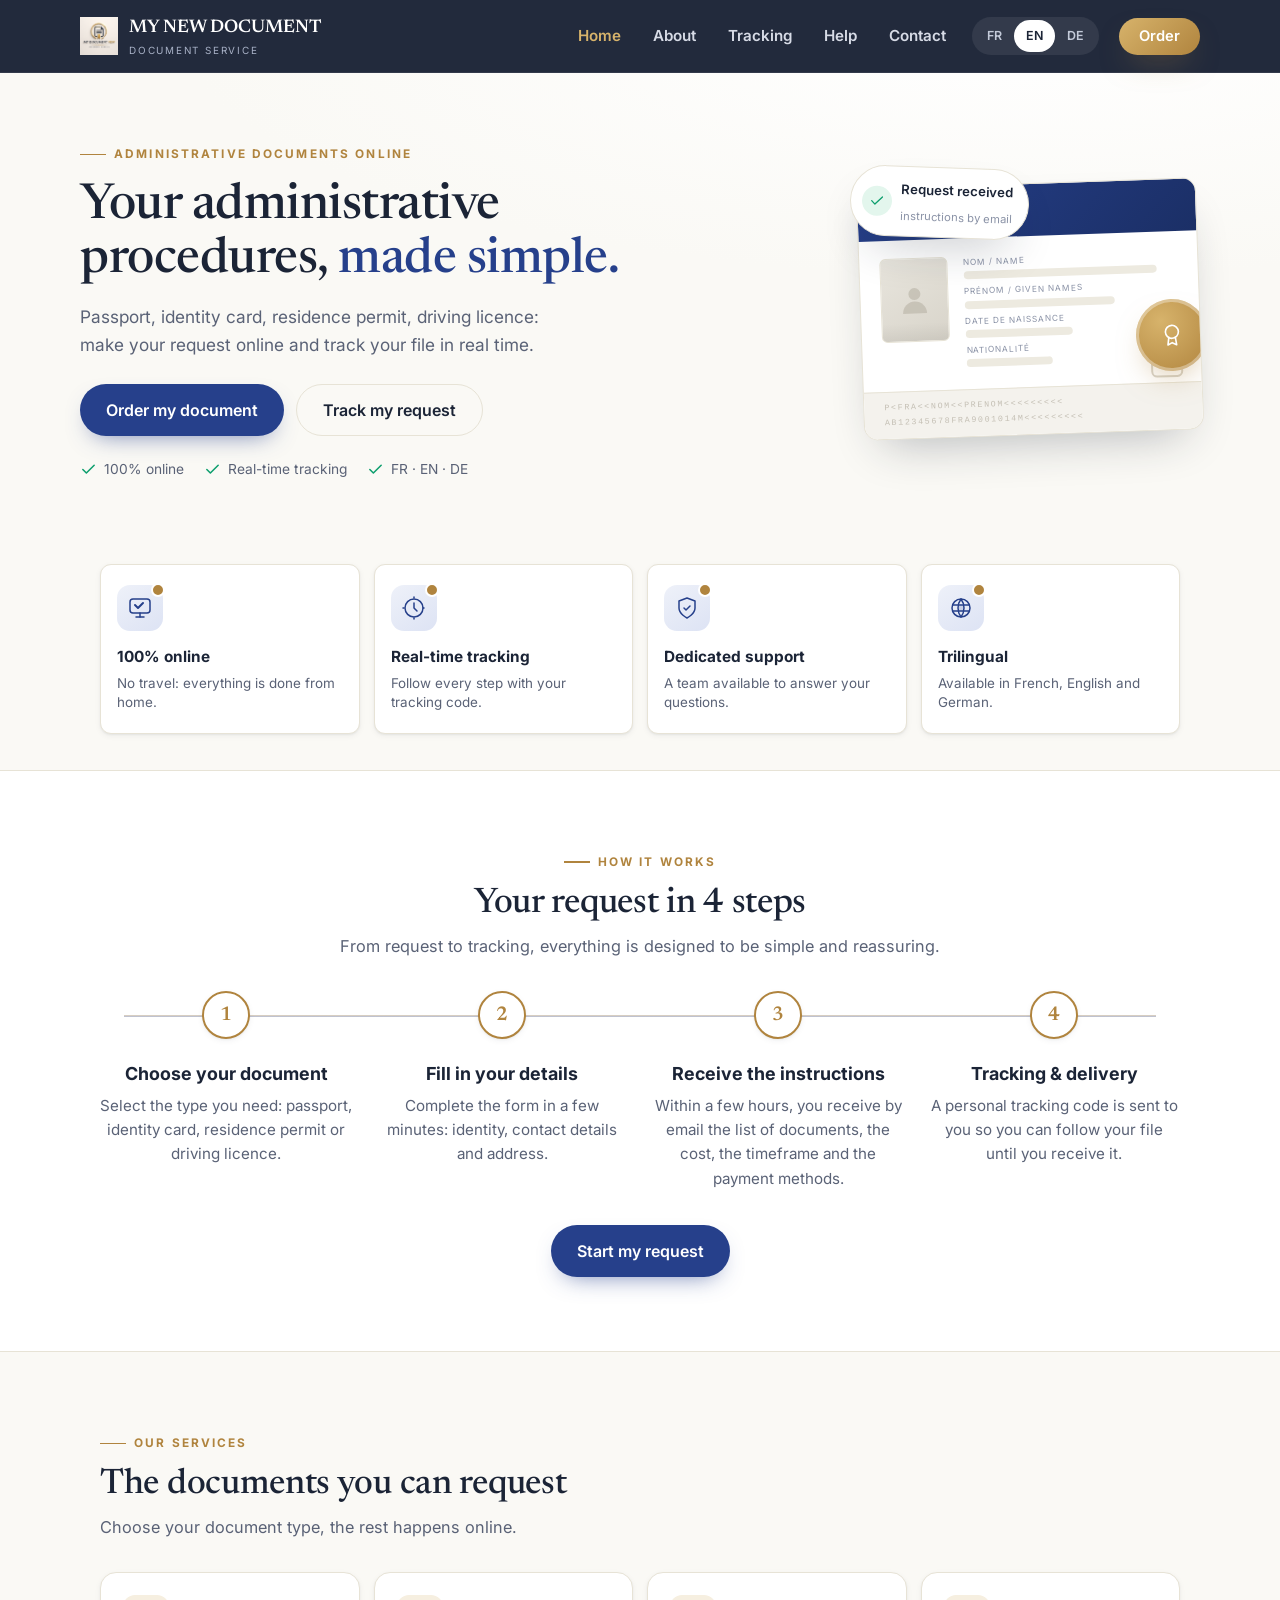
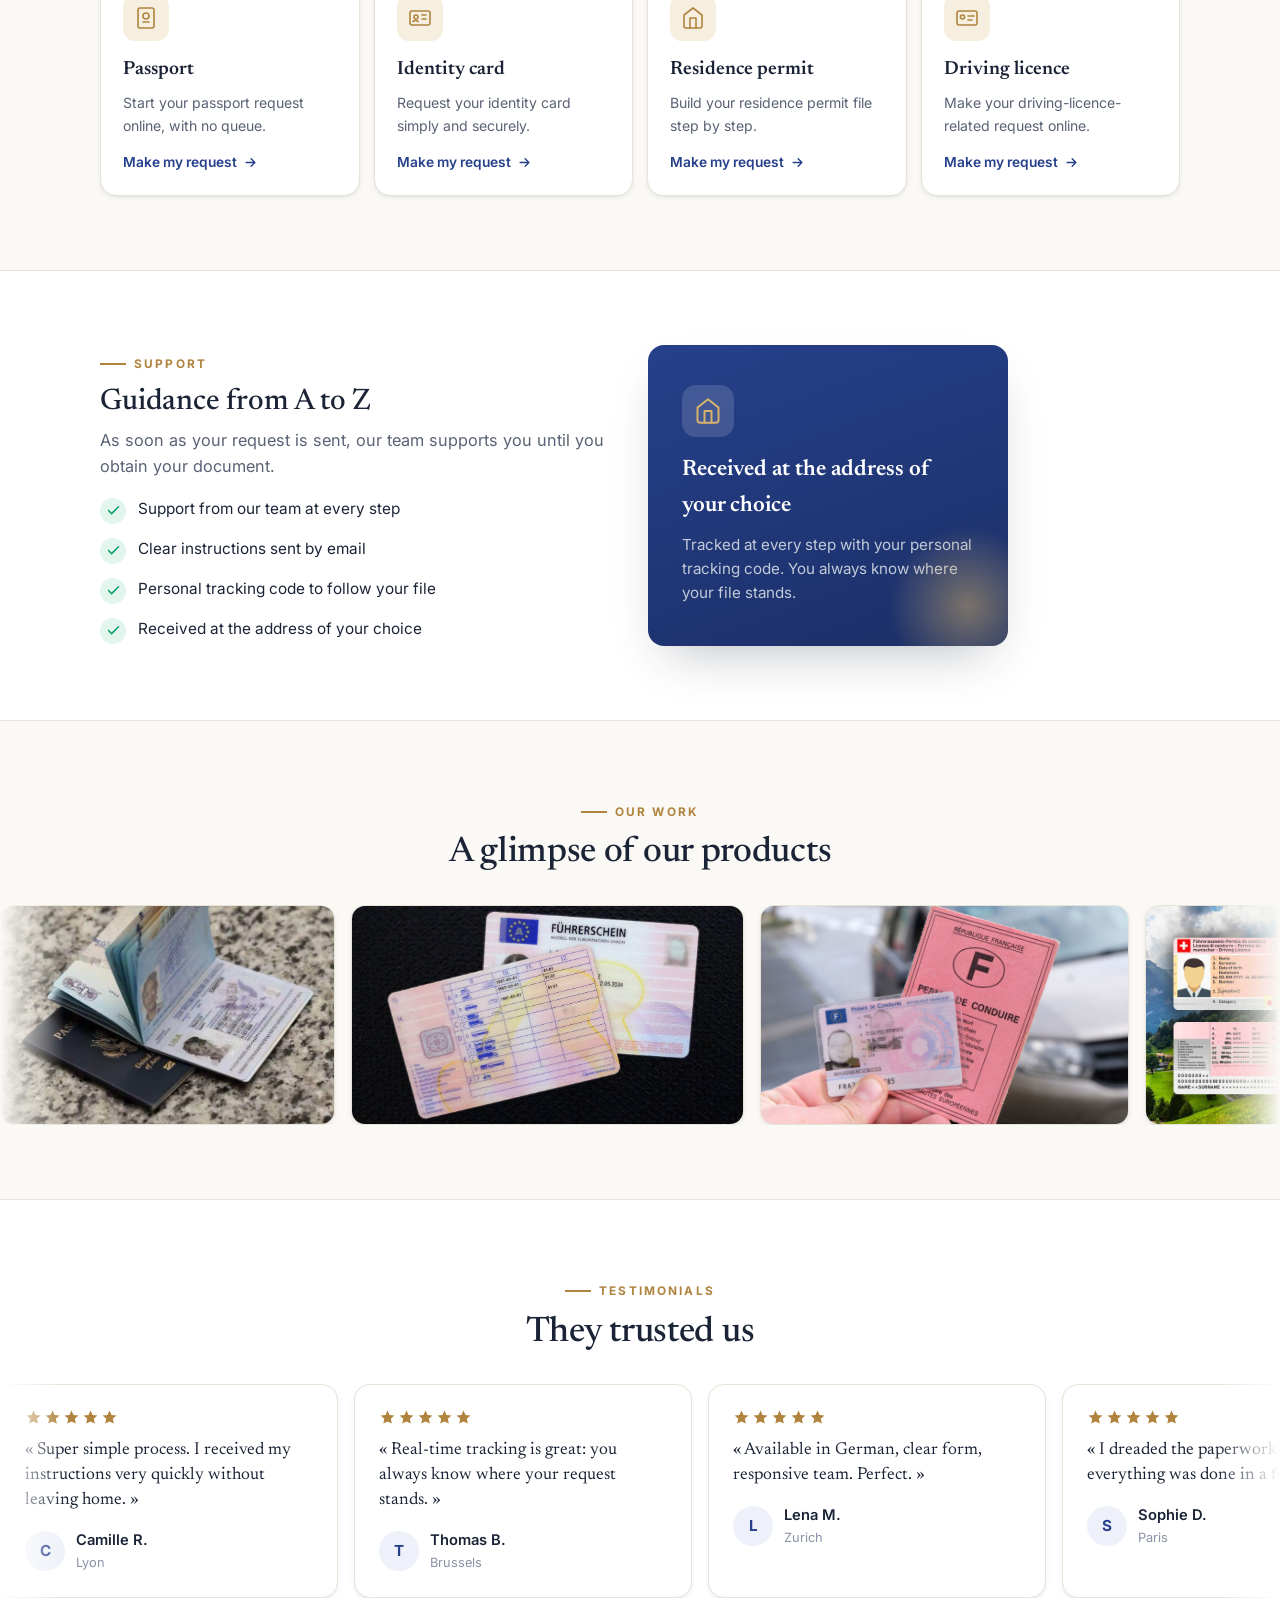
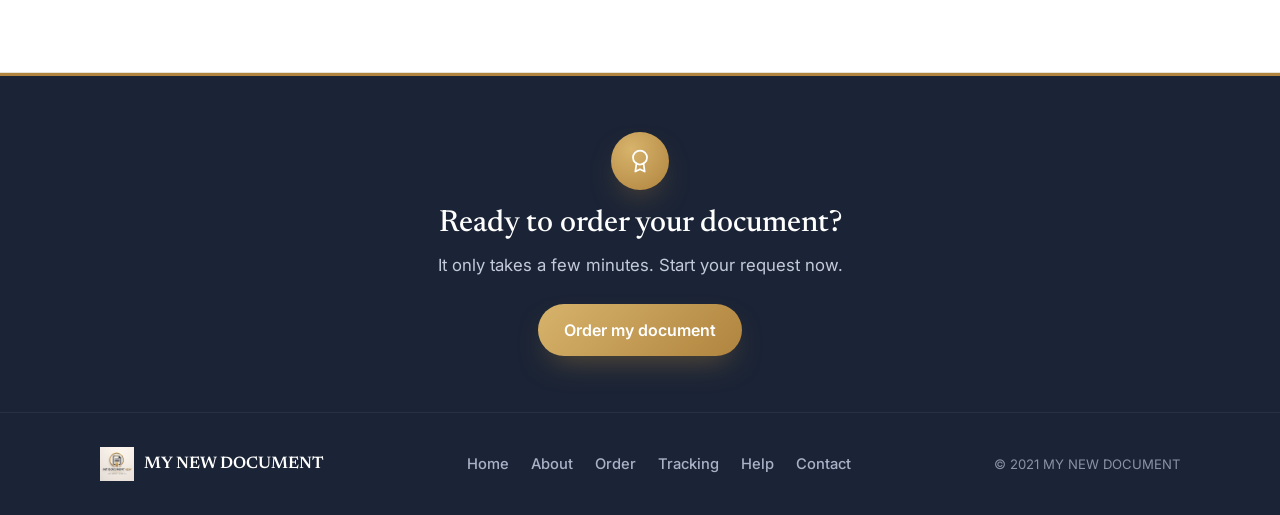
==== index.html @ f249d723 "v3 : hero enrichi, icônes modernes, pages apropos + contact" ====
<!DOCTYPE html>
<html lang="fr">
<head>
<meta charset="UTF-8">
<meta name="viewport" content="width=device-width, initial-scale=1.0">
<title>MY NEW DOCUMENT — Vos documents administratifs, en ligne</title>
<meta name="description" content="Commandez vos documents administratifs (passeport, carte d'identité, carte de séjour, permis de conduire) en ligne. Suivi en temps réel, en français, anglais et allemand.">
<link rel="preconnect" href="https://fonts.googleapis.com">
<link rel="preconnect" href="https://fonts.gstatic.com" crossorigin>
<link href="https://fonts.googleapis.com/css2?family=Inter:wght@400;500;600;700&family=Newsreader:opsz,wght@6..72,400;6..72,500;6..72,600&display=swap" rel="stylesheet">
<style>
:root{
  --paper:#FAF9F5;--surface:#FFFFFF;--ink:#1B2436;--ink-soft:#5A6276;--muted:#8A92A6;
  --brand:#26408B;--brand-dark:#1B2F66;--brand-tint:#EEF1F9;
  --seal:#B0843E;--seal-light:#D7B36B;--seal-tint:#F6EFE0;
  --success:#0E9F6E;--border:#E7E3D6;
  --radius:16px;--radius-sm:11px;
  --shadow-sm:0 1px 2px rgba(27,36,54,.06),0 2px 6px rgba(27,36,54,.05);
  --shadow:0 22px 48px -20px rgba(27,36,54,.32);--shadow-seal:0 14px 30px -12px rgba(176,132,62,.5);
  --font-display:"Newsreader",Georgia,serif;--font-ui:"Inter",system-ui,-apple-system,sans-serif;
}
*{box-sizing:border-box;margin:0;padding:0}
html{scroll-behavior:smooth;-webkit-text-size-adjust:100%}
body{font-family:var(--font-ui);color:var(--ink);background:var(--paper);line-height:1.6;-webkit-font-smoothing:antialiased}
img{max-width:100%;display:block}
.wrap{width:100%;max-width:1120px;margin:0 auto;padding:0 20px}
.btn{display:inline-flex;align-items:center;justify-content:center;gap:8px;font-family:var(--font-ui);font-size:1rem;font-weight:600;text-decoration:none;cursor:pointer;border:0;border-radius:999px;padding:15px 26px;transition:transform .15s,background .18s,filter .18s;min-height:52px;line-height:1}
.btn:active{transform:translateY(1px)}
.btn-primary{background:var(--brand);color:#fff;box-shadow:0 10px 24px -12px rgba(38,64,139,.7)}
.btn-primary:hover{background:var(--brand-dark)}
.btn-gold{background:linear-gradient(135deg,var(--seal-light),var(--seal));color:#fff;box-shadow:var(--shadow-seal)}
.btn-gold:hover{filter:brightness(1.05)}
.btn-ghost{background:transparent;color:var(--ink);border:1.5px solid var(--border)}
.btn-ghost:hover{border-color:var(--brand);color:var(--brand)}

/* ---------- Header + Nav ---------- */
.site-header{position:sticky;top:0;z-index:40;background:rgba(27,36,54,.97);backdrop-filter:blur(8px);color:#fff;border-bottom:1px solid rgba(255,255,255,.08)}
.header-inner{display:flex;flex-wrap:wrap;align-items:center;justify-content:space-between;gap:12px;padding:13px 0}
.brand{display:flex;align-items:center;gap:11px;text-decoration:none;color:#fff;min-width:0}
.brand-seal{width:38px;height:38px;border-radius:50%;flex:0 0 auto;background:radial-gradient(circle at 35% 30%,var(--seal-light),var(--seal));display:flex;align-items:center;justify-content:center;box-shadow:inset 0 0 0 2px rgba(255,255,255,.25)}
.brand-seal svg{width:19px;height:19px}
.brand img.brand-logo{height:38px;width:auto}
.brand-name{font-family:var(--font-display);font-size:1.15rem;font-weight:600;line-height:1;white-space:nowrap}
.brand-sub{display:none;font-size:.62rem;letter-spacing:.18em;text-transform:uppercase;color:#A9B2C7;margin-top:3px}
.nav-toggle{display:inline-flex;flex-direction:column;justify-content:center;gap:5px;width:44px;height:44px;background:rgba(255,255,255,.08);border:0;border-radius:10px;cursor:pointer;padding:0 11px}
.nav-toggle span{height:2px;background:#fff;border-radius:2px;transition:.2s}
.nav-toggle.open span:nth-child(1){transform:translateY(7px) rotate(45deg)}
.nav-toggle.open span:nth-child(2){opacity:0}
.nav-toggle.open span:nth-child(3){transform:translateY(-7px) rotate(-45deg)}
.nav{display:none;flex-basis:100%;flex-direction:column;gap:4px;padding:8px 0 6px}
.nav.open{display:flex}
.nav a.navlink{color:#D7DBE6;text-decoration:none;font-weight:600;font-size:.95rem;padding:11px 6px;border-radius:8px}
.nav a.navlink:hover,.nav a.navlink.active{color:#fff}
.nav a.navlink.active{color:var(--seal-light)}
.lang-switch{display:inline-flex;background:rgba(255,255,255,.08);border-radius:999px;padding:3px;width:max-content;margin:6px 0}
.lang-switch button{border:0;background:transparent;color:#C3CAD9;font:inherit;font-size:.78rem;font-weight:600;padding:6px 12px;border-radius:999px;cursor:pointer;transition:.16s}
.lang-switch button.active{background:#fff;color:var(--ink)}
.nav .btn-gold{padding:11px 20px;min-height:auto;font-size:.92rem}
@media(min-width:900px){
  .header-inner{flex-wrap:nowrap}
  .brand-sub{display:block}
  .nav-toggle{display:none}
  .nav{display:flex;flex-basis:auto;flex-direction:row;align-items:center;gap:20px;padding:0}
  .lang-switch{margin:0}
}

/* ---------- Hero ---------- */
.hero{position:relative;overflow:hidden;background:radial-gradient(120% 100% at 80% -10%,#fff 0%,var(--paper) 55%)}
.hero-inner{display:flex;flex-direction:column;gap:36px;padding:48px 0 8px}
.hero-copy{max-width:560px}
.eyebrow{display:inline-flex;align-items:center;gap:8px;font-size:.74rem;letter-spacing:.18em;text-transform:uppercase;color:var(--seal);font-weight:700}
.eyebrow::before{content:"";width:26px;height:1.5px;background:var(--seal)}
.hero h1{font-family:var(--font-display);font-weight:500;font-size:2.3rem;line-height:1.08;letter-spacing:-.5px;margin:16px 0 16px}
.hero h1 .accent{color:var(--brand)}
.hero p.lead{font-size:1.08rem;color:var(--ink-soft);max-width:480px}
.hero-cta{display:flex;flex-direction:column;gap:12px;margin-top:26px}
.hero-cta .btn{width:100%}
.hero-micro{display:flex;flex-wrap:wrap;gap:14px 20px;margin-top:22px;font-size:.86rem;color:var(--ink-soft)}
.hero-micro span{display:inline-flex;align-items:center;gap:7px}
.hero-micro svg{width:17px;height:17px;color:var(--success);flex:0 0 auto}
.hero-visual{position:relative;align-self:center;width:100%;max-width:340px}

/* enriched doc card */
.doc-card{position:relative;background:#fff;border:1px solid var(--border);border-radius:14px;padding:0;box-shadow:var(--shadow);transform:rotate(-2deg);overflow:hidden}
.doc-card-head{background:linear-gradient(135deg,var(--brand) 0%,var(--brand-dark) 100%);padding:14px 20px;display:flex;align-items:center;gap:12px}
.doc-card-flag{display:flex;gap:0;height:24px;border-radius:4px;overflow:hidden;flex:0 0 auto}
.doc-card-flag span{width:10px;height:24px}
.doc-card-title{font-family:var(--font-display);font-size:.88rem;font-weight:600;color:#fff;letter-spacing:.06em;text-transform:uppercase}
.doc-card-body{padding:18px 20px 22px;display:flex;gap:16px}
.doc-photo{width:68px;height:84px;border-radius:6px;background:linear-gradient(145deg,#E8E5DD,#D8D4CA);border:1px solid var(--border);display:flex;align-items:center;justify-content:center;flex:0 0 auto;position:relative;overflow:hidden}
.doc-photo svg{width:36px;height:36px;color:#B8B3A6}
.doc-photo::after{content:"";position:absolute;bottom:0;left:0;right:0;height:18px;background:linear-gradient(transparent,rgba(0,0,0,.06))}
.doc-fields{flex:1;display:flex;flex-direction:column;gap:6px}
.doc-field{display:flex;flex-direction:column;gap:2px}
.doc-field-label{font-size:.52rem;letter-spacing:.12em;text-transform:uppercase;color:var(--muted)}
.doc-field-value{height:8px;border-radius:4px;background:#EDEAE0}
.doc-field-value.w90{width:90%}.doc-field-value.w70{width:70%}.doc-field-value.w50{width:50%}.doc-field-value.w40{width:40%}
.doc-nfc{position:absolute;right:18px;bottom:52px;width:32px;height:28px;border:2px solid #D8D4CA;border-radius:6px;display:flex;align-items:center;justify-content:center}
.doc-nfc svg{width:18px;height:18px;color:#C4BFB4}
.doc-mrz{background:#F4F2ED;padding:8px 20px;border-top:1px solid var(--border)}
.doc-mrz-line{font-family:ui-monospace,monospace;font-size:.52rem;letter-spacing:.2em;color:#C4BFB4;line-height:1.8;overflow:hidden;white-space:nowrap}
.doc-seal{position:absolute;right:-8px;bottom:58px;width:72px;height:72px;border-radius:50%;background:radial-gradient(circle at 35% 30%,var(--seal-light),var(--seal));display:flex;align-items:center;justify-content:center;color:#fff;box-shadow:var(--shadow-seal),inset 0 0 0 3px rgba(255,255,255,.35);z-index:2}
.doc-seal svg{width:26px;height:26px}
.delivery-pill{position:absolute;left:-10px;top:-16px;background:#fff;border:1px solid var(--border);border-radius:999px;padding:9px 15px 9px 11px;display:flex;align-items:center;gap:9px;box-shadow:var(--shadow);transform:rotate(2deg);z-index:3}
.delivery-pill .dp-ic{width:30px;height:30px;border-radius:50%;background:#E3F6ED;color:var(--success);display:flex;align-items:center;justify-content:center;flex:0 0 auto}
.delivery-pill .dp-ic svg{width:16px;height:16px}
.delivery-pill .dp-main{font-size:.82rem;font-weight:600;line-height:1.1}
.delivery-pill .dp-sub{font-size:.7rem;color:var(--muted)}

/* ---------- Sections ---------- */
.section{padding:54px 0}
.section--alt{background:var(--surface);border-top:1px solid var(--border);border-bottom:1px solid var(--border)}
.section-head{max-width:600px;margin-bottom:32px}
.section-head.center{margin-left:auto;margin-right:auto;text-align:center}
.section-head h2{font-family:var(--font-display);font-weight:500;font-size:1.85rem;line-height:1.12;letter-spacing:-.3px;margin:12px 0 10px}
.section-head p{color:var(--ink-soft);font-size:1.02rem}

/* modern assurance blocks */
.assurances{padding:36px 0}
.assur-grid{display:grid;grid-template-columns:1fr 1fr;gap:14px}
.assur{background:var(--surface);border:1px solid var(--border);border-radius:var(--radius-sm);padding:20px 16px;box-shadow:var(--shadow-sm);position:relative;overflow:hidden}
.assur::before{content:"";position:absolute;top:0;left:0;right:0;height:3px;background:linear-gradient(90deg,var(--brand),var(--seal));opacity:0;transition:.3s}
.assur:hover::before{opacity:1}
.assur .ic{width:46px;height:46px;border-radius:13px;background:linear-gradient(145deg,var(--brand-tint),#DDE3F4);color:var(--brand);display:flex;align-items:center;justify-content:center;margin-bottom:14px;position:relative}
.assur .ic::after{content:"";position:absolute;width:10px;height:10px;border-radius:50%;background:var(--seal);top:-2px;right:-2px;border:2px solid var(--surface)}
.assur .ic svg{width:24px;height:24px}
.assur h3{font-size:.96rem;font-weight:700;margin-bottom:4px}
.assur p{font-size:.84rem;color:var(--ink-soft);line-height:1.45}

/* steps */
.steps{position:relative;display:flex;flex-direction:column;gap:20px}
.steps::before{content:"";position:absolute;left:23px;top:14px;bottom:14px;width:2px;background:linear-gradient(var(--seal),var(--brand));opacity:.35}
.step{position:relative;display:flex;gap:18px;align-items:flex-start}
.step-num{flex:0 0 auto;width:48px;height:48px;border-radius:50%;background:#fff;border:2px solid var(--seal);color:var(--seal);font-family:var(--font-display);font-size:1.25rem;font-weight:600;display:flex;align-items:center;justify-content:center;z-index:1;box-shadow:var(--shadow-sm)}
.step-body{padding-top:3px}
.step-body h3{font-size:1.12rem;font-weight:700;margin-bottom:5px}
.step-body p{color:var(--ink-soft);font-size:.95rem}

/* services */
.services-grid{display:grid;grid-template-columns:1fr;gap:14px}
.service-card{display:flex;flex-direction:column;background:var(--surface);border:1px solid var(--border);border-radius:var(--radius);padding:22px;box-shadow:var(--shadow-sm);text-decoration:none;color:inherit;transition:transform .18s,box-shadow .18s,border-color .18s}
.service-card:hover{transform:translateY(-3px);box-shadow:var(--shadow);border-color:#D8D2C2}
.service-card .sc-ic{width:46px;height:46px;border-radius:12px;background:var(--seal-tint);color:var(--seal);display:flex;align-items:center;justify-content:center;margin-bottom:14px}
.service-card .sc-ic svg{width:24px;height:24px}
.service-card h3{font-family:var(--font-display);font-size:1.2rem;font-weight:600;margin-bottom:6px}
.service-card p{font-size:.88rem;color:var(--ink-soft);flex:1}
.service-card .sc-link{margin-top:14px;font-size:.86rem;font-weight:600;color:var(--brand);display:inline-flex;align-items:center;gap:6px}
.service-card .sc-link svg{width:15px;height:15px;transition:transform .18s}
.service-card:hover .sc-link svg{transform:translateX(3px)}

/* delivery */
.delivery{display:flex;flex-direction:column;gap:28px;align-items:flex-start}
.delivery-text{max-width:520px}
.delivery-text ul{list-style:none;margin-top:18px;display:flex;flex-direction:column;gap:13px}
.delivery-text li{display:flex;gap:12px;align-items:flex-start;font-size:.96rem}
.delivery-text li .chk{flex:0 0 auto;width:26px;height:26px;border-radius:50%;background:#E3F6ED;color:var(--success);display:flex;align-items:center;justify-content:center;margin-top:1px}
.delivery-text li .chk svg{width:15px;height:15px}
.delivery-visual{width:100%;background:linear-gradient(160deg,var(--brand) 0%,var(--brand-dark) 100%);border-radius:var(--radius);padding:30px 26px;color:#fff;box-shadow:var(--shadow);position:relative;overflow:hidden}
.delivery-visual::after{content:"";position:absolute;right:-40px;bottom:-40px;width:160px;height:160px;border-radius:50%;background:radial-gradient(circle,rgba(215,179,107,.5),transparent 70%)}
.delivery-visual .dv-ic{width:52px;height:52px;border-radius:14px;background:rgba(255,255,255,.14);display:flex;align-items:center;justify-content:center;margin-bottom:16px}
.delivery-visual .dv-ic svg{width:28px;height:28px;color:var(--seal-light)}
.delivery-visual h3{font-family:var(--font-display);font-size:1.4rem;font-weight:600;margin-bottom:8px;position:relative}
.delivery-visual p{color:#C3CAD9;font-size:.95rem;position:relative}

/* photo marquee */
.photo-marquee{position:relative;overflow:hidden;-webkit-mask:linear-gradient(90deg,transparent,#000 5%,#000 95%,transparent);mask:linear-gradient(90deg,transparent,#000 5%,#000 95%,transparent)}
.photo-track{display:flex;flex-wrap:nowrap;width:max-content;will-change:transform;animation:photoscroll 45s linear infinite}
.photo-marquee:hover .photo-track{animation-play-state:paused}
@keyframes photoscroll{from{transform:translateX(-50%)}to{transform:translateX(0)}}
.photo{flex:0 0 auto;margin-right:16px;height:220px;border-radius:14px;overflow:hidden;border:1px solid var(--border);box-shadow:var(--shadow-sm);background:#fff}
.photo img{height:220px;width:auto;object-fit:cover}

/* testimonials */
.testi-marquee{position:relative;overflow:hidden;-webkit-mask:linear-gradient(90deg,transparent,#000 5%,#000 95%,transparent);mask:linear-gradient(90deg,transparent,#000 5%,#000 95%,transparent)}
.testi-track{display:flex;flex-wrap:nowrap;width:max-content;will-change:transform;animation:testiscroll 65s linear infinite}
.testi-marquee:hover .testi-track,.testi-marquee:focus-within .testi-track{animation-play-state:paused}
@keyframes testiscroll{from{transform:translateX(0)}to{transform:translateX(-50%)}}
.testi{flex:0 0 clamp(258px,80vw,338px);margin-right:16px;align-self:stretch;background:var(--surface);border:1px solid var(--border);border-radius:var(--radius);padding:24px;box-shadow:var(--shadow-sm)}
.testi .stars{display:flex;gap:2px;color:var(--seal);margin-bottom:12px}
.testi .stars svg{width:17px;height:17px}
.testi blockquote{font-family:var(--font-display);font-size:1.08rem;line-height:1.45;color:var(--ink);margin-bottom:16px}
.testi .who{display:flex;align-items:center;gap:11px}
.testi .avatar{width:40px;height:40px;border-radius:50%;background:var(--brand-tint);color:var(--brand);display:flex;align-items:center;justify-content:center;font-weight:700;font-size:.95rem;flex:0 0 auto}
.testi .who .nm{font-weight:600;font-size:.92rem}
.testi .who .loc{font-size:.8rem;color:var(--muted)}

/* CTA + Footer */
.cta-band{background:var(--ink);color:#fff;border-top:3px solid var(--seal)}
.cta-inner{text-align:center;padding:56px 0}
.cta-seal{width:58px;height:58px;border-radius:50%;margin:0 auto 18px;background:radial-gradient(circle at 35% 30%,var(--seal-light),var(--seal));display:flex;align-items:center;justify-content:center;box-shadow:var(--shadow-seal)}
.cta-seal svg{width:28px;height:28px}
.cta-band h2{font-family:var(--font-display);font-weight:500;font-size:1.9rem;line-height:1.1;margin-bottom:10px}
.cta-band p{color:#C3CAD9;font-size:1.05rem;max-width:440px;margin:0 auto 26px}
.site-footer{background:var(--ink);border-top:1px solid rgba(255,255,255,.06);padding:34px 0}
.footer-inner{display:flex;flex-direction:column;gap:18px}
.footer-brand{display:flex;align-items:center;gap:10px}
.footer-brand .brand-name{color:#fff;font-size:1.05rem}
.footer-brand .brand-seal{width:34px;height:34px}
.footer-brand .brand-seal svg{width:16px;height:16px}
.footer-brand img.footer-logo{height:34px;width:auto}
.footer-links{display:flex;flex-wrap:wrap;gap:16px 22px}
.footer-links a{text-decoration:none;color:#A9B2C7;font-size:.92rem;font-weight:500}
.footer-links a:hover{color:#fff}
.footer-copy{font-size:.82rem;color:var(--muted)}

.reveal{opacity:0;transform:translateY(22px);transition:opacity .6s ease,transform .6s ease}
.reveal.in{opacity:1;transform:none}
@media(prefers-reduced-motion:reduce){
  .reveal{opacity:1!important;transform:none!important;transition:none}
  html{scroll-behavior:auto}
  .doc-card,.delivery-pill{transform:none}
  .photo-track,.testi-track{animation:none}
  .photo-marquee,.testi-marquee{overflow-x:auto;-webkit-mask:none;mask:none}
}
@media(min-width:640px){
  .assur-grid{grid-template-columns:repeat(4,1fr)}
  .services-grid{grid-template-columns:repeat(2,1fr)}
  .hero h1{font-size:2.8rem}
  .hero-cta{flex-direction:row}.hero-cta .btn{width:auto}
}
@media(min-width:900px){
  .hero-inner{flex-direction:row;align-items:center;justify-content:space-between;padding:64px 0 48px;gap:48px}
  .hero-copy{flex:1}.hero-visual{flex:0 0 360px}
  .hero h1{font-size:3.1rem}
  .section{padding:74px 0}.section-head h2{font-size:2.2rem}
  .services-grid{grid-template-columns:repeat(4,1fr)}
  .steps{display:grid;grid-template-columns:repeat(4,1fr);gap:24px}
  .steps::before{left:24px;right:24px;top:24px;bottom:auto;width:auto;height:2px}
  .step{flex-direction:column;text-align:center;align-items:center}
  .delivery{flex-direction:row;align-items:center}.delivery-text{flex:1}.delivery-visual{flex:0 0 360px;padding:40px 34px}
  .footer-inner{flex-direction:row;align-items:center;justify-content:space-between}
}
</style>
</head>
<body>

<header class="site-header">
  <div class="wrap header-inner">
    <a class="brand" href="index.html" id="headerBrand">
      <span class="brand-seal" id="brandSeal"><svg viewBox="0 0 24 24" fill="none" stroke="#fff" stroke-width="1.6" stroke-linecap="round" stroke-linejoin="round"><path d="M14 3v4a1 1 0 0 0 1 1h4"/><path d="M17 21H7a2 2 0 0 1-2-2V5a2 2 0 0 1 2-2h7l5 5v11a2 2 0 0 1-2 2z"/><path d="M9 13h6M9 17h4"/></svg></span>
      <span><span class="brand-name">MY NEW DOCUMENT</span><span class="brand-sub" data-i18n="tagline">Service de documents</span></span>
    </a>
    <button class="nav-toggle" id="navToggle" aria-label="Menu" aria-expanded="false"><span></span><span></span><span></span></button>
    <nav class="nav" id="nav">
      <a class="navlink active" href="index.html" data-i18n="navHome">Accueil</a>
      <a class="navlink" href="apropos.html" data-i18n="navAbout">À propos</a>
      <a class="navlink" href="suivi.html" data-i18n="navTrack">Suivi</a>
      <a class="navlink" href="aide.html" data-i18n="navHelp">Aide</a>
      <a class="navlink" href="contact.html" data-i18n="navContact">Contact</a>
      <div class="lang-switch" id="langSwitch"><button data-lang="fr">FR</button><button data-lang="en">EN</button><button data-lang="de">DE</button></div>
      <a class="btn btn-gold" href="commander.html" data-i18n="navCta">Commander</a>
    </nav>
  </div>
</header>

<section class="hero">
  <div class="wrap hero-inner">
    <div class="hero-copy">
      <span class="eyebrow" data-i18n="heroEyebrow">Documents administratifs en ligne</span>
      <h1 data-i18n="heroTitle">Vos démarches administratives, <span class="accent">simplifiées.</span></h1>
      <p class="lead" data-i18n="heroLead">Passeport, carte d'identité, carte de séjour, permis de conduire : faites votre demande en ligne et suivez votre dossier en temps réel.</p>
      <div class="hero-cta">
        <a class="btn btn-primary" href="commander.html" data-i18n="heroCtaPrimary">Commander mon document</a>
        <a class="btn btn-ghost" href="suivi.html" data-i18n="heroCtaSecondary">Suivre ma demande</a>
      </div>
      <div class="hero-micro">
        <span><svg viewBox="0 0 24 24" fill="none" stroke="currentColor" stroke-width="2.2" stroke-linecap="round" stroke-linejoin="round"><path d="M20 6L9 17l-5-5"/></svg><span data-i18n="microOnline">100% en ligne</span></span>
        <span><svg viewBox="0 0 24 24" fill="none" stroke="currentColor" stroke-width="2.2" stroke-linecap="round" stroke-linejoin="round"><path d="M20 6L9 17l-5-5"/></svg><span data-i18n="microTrack">Suivi en temps réel</span></span>
        <span><svg viewBox="0 0 24 24" fill="none" stroke="currentColor" stroke-width="2.2" stroke-linecap="round" stroke-linejoin="round"><path d="M20 6L9 17l-5-5"/></svg><span data-i18n="microLang">FR · EN · DE</span></span>
      </div>
    </div>
    <div class="hero-visual reveal">
      <div class="delivery-pill">
        <span class="dp-ic"><svg viewBox="0 0 24 24" fill="none" stroke="currentColor" stroke-width="2" stroke-linecap="round" stroke-linejoin="round"><path d="M20 6L9 17l-5-5"/></svg></span>
        <span><span class="dp-main" data-i18n="pillMain">Demande reçue</span><br><span class="dp-sub" data-i18n="pillSub">instructions par email</span></span>
      </div>
      <div class="doc-card">
        <div class="doc-card-head">
          <div class="doc-card-flag"><span style="background:#002395"></span><span style="background:#fff"></span><span style="background:#ED2939"></span></div>
          <span class="doc-card-title">Passeport</span>
        </div>
        <div class="doc-card-body">
          <div class="doc-photo">
            <svg viewBox="0 0 24 24" fill="currentColor" opacity=".6"><circle cx="12" cy="8" r="4"/><path d="M20 21a8 8 0 1 0-16 0"/></svg>
          </div>
          <div class="doc-fields">
            <div class="doc-field"><span class="doc-field-label">Nom / Name</span><div class="doc-field-value w90"></div></div>
            <div class="doc-field"><span class="doc-field-label">Prénom / Given names</span><div class="doc-field-value w70"></div></div>
            <div class="doc-field"><span class="doc-field-label">Date de naissance</span><div class="doc-field-value w50"></div></div>
            <div class="doc-field"><span class="doc-field-label">Nationalité</span><div class="doc-field-value w40"></div></div>
          </div>
        </div>
        <div class="doc-nfc"><svg viewBox="0 0 24 24" fill="none" stroke="currentColor" stroke-width="1.5"><path d="M2 12a10 10 0 0 1 10-10"/><path d="M2 12a7 7 0 0 1 7-7"/><path d="M2 12a4 4 0 0 1 4-4"/><circle cx="2" cy="12" r="1" fill="currentColor"/></svg></div>
        <div class="doc-mrz"><div class="doc-mrz-line">P&lt;FRA&lt;&lt;NOM&lt;&lt;PRENOM&lt;&lt;&lt;&lt;&lt;&lt;&lt;&lt;&lt;</div><div class="doc-mrz-line">AB12345678FRA9001014M&lt;&lt;&lt;&lt;&lt;&lt;&lt;&lt;&lt;</div></div>
        <div class="doc-seal"><svg viewBox="0 0 24 24" fill="none" stroke="#fff" stroke-width="1.5" stroke-linecap="round" stroke-linejoin="round"><circle cx="12" cy="9" r="6"/><path d="M9 14l-1 7 4-2 4 2-1-7"/></svg></div>
      </div>
    </div>
  </div>
</section>

<section class="assurances"><div class="wrap"><div class="assur-grid" id="assurGrid"></div></div></section>

<section class="section section--alt" id="parcours">
  <div class="wrap">
    <div class="section-head center reveal">
      <span class="eyebrow" data-i18n="stepsEyebrow">Comment ça marche</span>
      <h2 data-i18n="stepsTitle">Votre demande en 4 étapes</h2>
      <p data-i18n="stepsLead">De la demande au suivi, tout est pensé pour être simple et rassurant.</p>
    </div>
    <div class="steps reveal" id="stepsGrid"></div>
    <div style="text-align:center;margin-top:34px" class="reveal"><a class="btn btn-primary" href="commander.html" data-i18n="stepsCta">Commencer ma demande</a></div>
  </div>
</section>

<section class="section" id="services">
  <div class="wrap">
    <div class="section-head reveal">
      <span class="eyebrow" data-i18n="servEyebrow">Nos services</span>
      <h2 data-i18n="servTitle">Les documents que vous pouvez demander</h2>
      <p data-i18n="servLead">Choisissez votre type de document, le reste se fait en ligne.</p>
    </div>
    <div class="services-grid reveal" id="servicesGrid"></div>
  </div>
</section>

<section class="section section--alt" id="livraison">
  <div class="wrap"><div class="delivery">
    <div class="delivery-text reveal">
      <span class="eyebrow" data-i18n="delivEyebrow">Accompagnement</span>
      <h2 style="font-family:var(--font-display);font-weight:500;font-size:1.85rem;line-height:1.12;margin:12px 0 8px" data-i18n="delivTitle">Un suivi de A à Z</h2>
      <p style="color:var(--ink-soft);font-size:1.02rem" data-i18n="delivLead">Dès votre demande envoyée, notre équipe vous accompagne jusqu'à l'obtention de votre document.</p>
      <ul id="delivList"></ul>
    </div>
    <div class="delivery-visual reveal">
      <div class="dv-ic"><svg viewBox="0 0 24 24" fill="none" stroke="currentColor" stroke-width="1.7" stroke-linecap="round" stroke-linejoin="round"><path d="M3 9l9-7 9 7v11a2 2 0 0 1-2 2H5a2 2 0 0 1-2-2z"/><path d="M9 22V12h6v10"/></svg></div>
      <h3 data-i18n="delivCardTitle">Reçu à l'adresse de votre choix</h3>
      <p data-i18n="delivCardText">Suivi à chaque étape grâce à votre code de suivi personnel. Vous savez toujours où en est votre dossier.</p>
    </div>
  </div></div>
</section>

<section class="section" id="produits">
  <div class="wrap"><div class="section-head center reveal">
    <span class="eyebrow" data-i18n="photoEyebrow">Nos réalisations</span>
    <h2 data-i18n="photoTitle">Un aperçu de nos produits</h2>
  </div></div>
  <div class="photo-marquee reveal" id="photoMarquee" tabindex="0" aria-label="Photos de nos produits"><div class="photo-track" id="photoTrack"></div></div>
</section>

<section class="section section--alt" id="temoignages">
  <div class="wrap"><div class="section-head center reveal">
    <span class="eyebrow" data-i18n="testiEyebrow">Témoignages</span>
    <h2 data-i18n="testiTitle">Ils nous ont fait confiance</h2>
  </div></div>
  <div class="testi-marquee reveal" id="testiMarquee" tabindex="0" aria-label="Avis clients"><div class="testi-track" id="testiTrack"></div></div>
</section>

<section class="cta-band"><div class="wrap cta-inner reveal">
  <div class="cta-seal"><svg viewBox="0 0 24 24" fill="none" stroke="#fff" stroke-width="1.5" stroke-linecap="round" stroke-linejoin="round"><circle cx="12" cy="9" r="6"/><path d="M9 14l-1 7 4-2 4 2-1-7"/></svg></div>
  <h2 data-i18n="ctaTitle">Prêt à commander votre document ?</h2>
  <p data-i18n="ctaLead">Quelques minutes suffisent. Lancez votre demande dès maintenant.</p>
  <a class="btn btn-gold" href="commander.html" data-i18n="ctaBtn">Commander mon document</a>
</div></section>

<footer class="site-footer"><div class="wrap footer-inner">
  <div class="footer-brand" id="footerBrand">
    <span class="brand-seal"><svg viewBox="0 0 24 24" fill="none" stroke="#fff" stroke-width="1.6" stroke-linecap="round" stroke-linejoin="round"><path d="M14 3v4a1 1 0 0 0 1 1h4"/><path d="M17 21H7a2 2 0 0 1-2-2V5a2 2 0 0 1 2-2h7l5 5v11a2 2 0 0 1-2 2z"/></svg></span>
    <span class="brand-name">MY NEW DOCUMENT</span>
  </div>
  <nav class="footer-links">
    <a href="index.html" data-i18n="navHome">Accueil</a>
    <a href="apropos.html" data-i18n="navAbout">À propos</a>
    <a href="commander.html" data-i18n="navCta">Commander</a>
    <a href="suivi.html" data-i18n="navTrack">Suivi</a>
    <a href="aide.html" data-i18n="navHelp">Aide</a>
    <a href="contact.html" data-i18n="navContact">Contact</a>
  </nav>
  <div class="footer-copy">© 2021 MY NEW DOCUMENT</div>
</div></footer>

<script>
const LOGO_PATH = "logo.png";
const PHOTO_START = 3;
const PHOTO_END   = 10;
const PHOTO_PREFIX = "produit";

/* modern futuristic icons */
const ic = {
  online:'<svg viewBox="0 0 24 24" fill="none" stroke="currentColor" stroke-width="1.5" stroke-linecap="round" stroke-linejoin="round"><rect x="2" y="3" width="20" height="14" rx="3"/><path d="M8 21h8"/><path d="M12 17v4"/><path d="M7 9l3 3 5-5" stroke-width="2"/></svg>',
  track:'<svg viewBox="0 0 24 24" fill="none" stroke="currentColor" stroke-width="1.5" stroke-linecap="round" stroke-linejoin="round"><circle cx="12" cy="12" r="9"/><polyline points="12 7 12 12 15 15"/><path d="M21 12h1M2 12H1M12 2V1M12 23v-1"/></svg>',
  support:'<svg viewBox="0 0 24 24" fill="none" stroke="currentColor" stroke-width="1.5" stroke-linecap="round" stroke-linejoin="round"><path d="M12 22s8-4 8-10V5l-8-3-8 3v7c0 6 8 10 8 10z"/><path d="M9 12l2 2 4-4"/></svg>',
  globe:'<svg viewBox="0 0 24 24" fill="none" stroke="currentColor" stroke-width="1.5" stroke-linecap="round" stroke-linejoin="round"><circle cx="12" cy="12" r="9"/><path d="M3.6 9h16.8M3.6 15h16.8"/><path d="M12 3a15 15 0 0 1 0 18M12 3a15 15 0 0 0 0 18"/><circle cx="12" cy="12" r="2" fill="currentColor" opacity=".15"/></svg>',
  passport:'<svg viewBox="0 0 24 24" fill="none" stroke="currentColor" stroke-width="1.6" stroke-linecap="round" stroke-linejoin="round"><path d="M4 4a2 2 0 0 1 2-2h12a2 2 0 0 1 2 2v16a2 2 0 0 1-2 2H6a2 2 0 0 1-2-2z"/><circle cx="12" cy="10" r="3"/><path d="M9 16h6"/></svg>',
  idcard:'<svg viewBox="0 0 24 24" fill="none" stroke="currentColor" stroke-width="1.6" stroke-linecap="round" stroke-linejoin="round"><rect x="2" y="5" width="20" height="14" rx="2"/><circle cx="8" cy="11" r="2"/><path d="M14 9h4M14 13h4M5 15.5c.7-1.3 4.3-1.3 5 0"/></svg>',
  residence:'<svg viewBox="0 0 24 24" fill="none" stroke="currentColor" stroke-width="1.6" stroke-linecap="round" stroke-linejoin="round"><path d="M3 9l9-7 9 7v11a2 2 0 0 1-2 2H5a2 2 0 0 1-2-2z"/><path d="M9 22V12h6v10"/></svg>',
  driving:'<svg viewBox="0 0 24 24" fill="none" stroke="currentColor" stroke-width="1.6" stroke-linecap="round" stroke-linejoin="round"><rect x="2" y="5" width="20" height="14" rx="2"/><circle cx="7.5" cy="11" r="2"/><path d="M13 10h6M13 14h4"/></svg>',
  arrow:'<svg viewBox="0 0 24 24" fill="none" stroke="currentColor" stroke-width="2.2" stroke-linecap="round" stroke-linejoin="round"><path d="M5 12h14M13 6l6 6-6 6"/></svg>',
  check:'<svg viewBox="0 0 24 24" fill="none" stroke="currentColor" stroke-width="2.4" stroke-linecap="round" stroke-linejoin="round"><path d="M20 6L9 17l-5-5"/></svg>',
  star:'<svg viewBox="0 0 24 24" fill="currentColor"><path d="M12 2l2.9 6.3 6.9.7-5.1 4.6 1.4 6.8L12 17.8 6 20.4l1.4-6.8L2.3 9l6.9-.7z"/></svg>'
};

const T = {
  fr:{
    tagline:"Service de documents", navHome:"Accueil", navAbout:"À propos", navTrack:"Suivi", navHelp:"Aide", navContact:"Contact", navCta:"Commander",
    heroEyebrow:"Documents administratifs en ligne",
    heroTitle:'Vos démarches administratives, <span class="accent">simplifiées.</span>',
    heroLead:"Passeport, carte d'identité, carte de séjour, permis de conduire : faites votre demande en ligne et suivez votre dossier en temps réel.",
    heroCtaPrimary:"Commander mon document", heroCtaSecondary:"Suivre ma demande",
    microOnline:"100% en ligne", microTrack:"Suivi en temps réel", microLang:"FR · EN · DE",
    pillMain:"Demande reçue", pillSub:"instructions par email",
    stepsEyebrow:"Comment ça marche", stepsTitle:"Votre demande en 4 étapes",
    stepsLead:"De la demande au suivi, tout est pensé pour être simple et rassurant.", stepsCta:"Commencer ma demande",
    servEyebrow:"Nos services", servTitle:"Les documents que vous pouvez demander",
    servLead:"Choisissez votre type de document, le reste se fait en ligne.", servLink:"Faire ma demande",
    delivEyebrow:"Accompagnement", delivTitle:"Un suivi de A à Z",
    delivLead:"Dès votre demande envoyée, notre équipe vous accompagne jusqu'à l'obtention de votre document.",
    delivCardTitle:"Reçu à l'adresse de votre choix",
    delivCardText:"Suivi à chaque étape grâce à votre code de suivi personnel. Vous savez toujours où en est votre dossier.",
    photoEyebrow:"Nos réalisations", photoTitle:"Un aperçu de nos produits",
    testiEyebrow:"Témoignages", testiTitle:"Ils nous ont fait confiance",
    ctaTitle:"Prêt à commander votre document ?", ctaLead:"Quelques minutes suffisent. Lancez votre demande dès maintenant.", ctaBtn:"Commander mon document",
    assur:[{k:"online",h:"100% en ligne",p:"Aucun déplacement : tout se fait depuis chez vous."},
      {k:"track",h:"Suivi en temps réel",p:"Suivez chaque étape avec votre code de suivi."},
      {k:"support",h:"Accompagnement dédié",p:"Une équipe disponible pour répondre à vos questions."},
      {k:"globe",h:"Trilingue",p:"Disponible en français, anglais et allemand."}],
    steps:[{h:"Choisissez votre document",p:"Sélectionnez le type souhaité : passeport, carte d'identité, carte de séjour ou permis de conduire."},
      {h:"Renseignez vos informations",p:"Complétez le formulaire en quelques minutes : identité, coordonnées et adresse."},
      {h:"Recevez les instructions",p:"Sous quelques heures, vous recevez par email la liste des pièces, le coût, le délai et les modalités de paiement."},
      {h:"Suivi & réception",p:"Un code de suivi personnel vous est communiqué pour suivre votre dossier jusqu'à sa réception."}],
    services:[{k:"passport",h:"Passeport",p:"Lancez votre demande de passeport en ligne, sans file d'attente."},
      {k:"idcard",h:"Carte d'identité",p:"Demandez votre carte d'identité simplement et en toute sécurité."},
      {k:"residence",h:"Carte de séjour",p:"Constituez votre dossier de carte de séjour pas à pas."},
      {k:"driving",h:"Permis de conduire",p:"Faites votre demande liée au permis de conduire en ligne."}],
    deliv:["Accompagnement par notre équipe à chaque étape","Instructions claires envoyées par email","Code de suivi personnel pour suivre votre dossier","Réception à l'adresse de votre choix"],
    testi:[
      {q:"Démarche ultra simple. J'ai reçu mes instructions très rapidement, sans bouger de chez moi.",n:"Camille R.",l:"Lyon"},
      {q:"Le suivi en temps réel est top : on sait toujours où en est sa demande.",n:"Thomas B.",l:"Bruxelles"},
      {q:"Service disponible en allemand, formulaire clair, équipe réactive. Parfait.",n:"Lena M.",l:"Zürich"},
      {q:"Je redoutais les démarches administratives. Là, tout s'est fait en quelques clics.",n:"Sophie D.",l:"Paris"},
      {q:"Réponse rapide avec toutes les infos : pièces, coût, délai. Très pro.",n:"Marc V.",l:"Luxembourg"},
      {q:"Interface claire et rassurante. J'ai été tenu informé à chaque étape.",n:"Inès K.",l:"Strasbourg"},
      {q:"Efficace et sérieux. Le code de suivi m'a évité de relancer par téléphone.",n:"Julien P.",l:"Genève"},
      {q:"J'ai pu faire ma demande depuis mon téléphone, en pause déjeuner. Génial.",n:"Amélie F.",l:"Nantes"},
      {q:"Très bonne expérience, équipe à l'écoute et disponible.",n:"David L.",l:"Liège"},
      {q:"Réactivité impeccable et accompagnement au top. Je recommande vivement.",n:"Nadia B.",l:"Lille"}]
  },
  en:{
    tagline:"Document service", navHome:"Home", navAbout:"About", navTrack:"Tracking", navHelp:"Help", navContact:"Contact", navCta:"Order",
    heroEyebrow:"Administrative documents online",
    heroTitle:'Your administrative procedures, <span class="accent">made simple.</span>',
    heroLead:"Passport, identity card, residence permit, driving licence: make your request online and track your file in real time.",
    heroCtaPrimary:"Order my document", heroCtaSecondary:"Track my request",
    microOnline:"100% online", microTrack:"Real-time tracking", microLang:"FR · EN · DE",
    pillMain:"Request received", pillSub:"instructions by email",
    stepsEyebrow:"How it works", stepsTitle:"Your request in 4 steps",
    stepsLead:"From request to tracking, everything is designed to be simple and reassuring.", stepsCta:"Start my request",
    servEyebrow:"Our services", servTitle:"The documents you can request",
    servLead:"Choose your document type, the rest happens online.", servLink:"Make my request",
    delivEyebrow:"Support", delivTitle:"Guidance from A to Z",
    delivLead:"As soon as your request is sent, our team supports you until you obtain your document.",
    delivCardTitle:"Received at the address of your choice",
    delivCardText:"Tracked at every step with your personal tracking code. You always know where your file stands.",
    photoEyebrow:"Our work", photoTitle:"A glimpse of our products",
    testiEyebrow:"Testimonials", testiTitle:"They trusted us",
    ctaTitle:"Ready to order your document?", ctaLead:"It only takes a few minutes. Start your request now.", ctaBtn:"Order my document",
    assur:[{k:"online",h:"100% online",p:"No travel: everything is done from home."},
      {k:"track",h:"Real-time tracking",p:"Follow every step with your tracking code."},
      {k:"support",h:"Dedicated support",p:"A team available to answer your questions."},
      {k:"globe",h:"Trilingual",p:"Available in French, English and German."}],
    steps:[{h:"Choose your document",p:"Select the type you need: passport, identity card, residence permit or driving licence."},
      {h:"Fill in your details",p:"Complete the form in a few minutes: identity, contact details and address."},
      {h:"Receive the instructions",p:"Within a few hours, you receive by email the list of documents, the cost, the timeframe and the payment methods."},
      {h:"Tracking & delivery",p:"A personal tracking code is sent to you so you can follow your file until you receive it."}],
    services:[{k:"passport",h:"Passport",p:"Start your passport request online, with no queue."},
      {k:"idcard",h:"Identity card",p:"Request your identity card simply and securely."},
      {k:"residence",h:"Residence permit",p:"Build your residence permit file step by step."},
      {k:"driving",h:"Driving licence",p:"Make your driving-licence-related request online."}],
    deliv:["Support from our team at every step","Clear instructions sent by email","Personal tracking code to follow your file","Received at the address of your choice"],
    testi:[
      {q:"Super simple process. I received my instructions very quickly without leaving home.",n:"Camille R.",l:"Lyon"},
      {q:"Real-time tracking is great: you always know where your request stands.",n:"Thomas B.",l:"Brussels"},
      {q:"Available in German, clear form, responsive team. Perfect.",n:"Lena M.",l:"Zurich"},
      {q:"I dreaded the paperwork. Here, everything was done in a few clicks.",n:"Sophie D.",l:"Paris"},
      {q:"Quick reply with all the info: documents, cost, timeframe. Very professional.",n:"Marc V.",l:"Luxembourg"},
      {q:"Clear, reassuring interface. I was kept informed at every step.",n:"Inès K.",l:"Strasbourg"},
      {q:"Efficient and serious. The tracking code saved me from chasing by phone.",n:"Julien P.",l:"Geneva"},
      {q:"I made my request from my phone on my lunch break. Brilliant.",n:"Amélie F.",l:"Nantes"},
      {q:"Great experience, an attentive and available team.",n:"David L.",l:"Liège"},
      {q:"Flawless responsiveness and excellent support. Highly recommend.",n:"Nadia B.",l:"Lille"}]
  },
  de:{
    tagline:"Dokumentenservice", navHome:"Startseite", navAbout:"Über uns", navTrack:"Verfolgung", navHelp:"Hilfe", navContact:"Kontakt", navCta:"Bestellen",
    heroEyebrow:"Behördliche Dokumente online",
    heroTitle:'Ihre Behördengänge, <span class="accent">leicht gemacht.</span>',
    heroLead:"Reisepass, Personalausweis, Aufenthaltstitel, Führerschein: Stellen Sie Ihre Anfrage online und verfolgen Sie Ihren Antrag in Echtzeit.",
    heroCtaPrimary:"Dokument bestellen", heroCtaSecondary:"Antrag verfolgen",
    microOnline:"100% online", microTrack:"Echtzeit-Verfolgung", microLang:"FR · EN · DE",
    pillMain:"Anfrage erhalten", pillSub:"Anweisungen per E-Mail",
    stepsEyebrow:"So funktioniert's", stepsTitle:"Ihre Anfrage in 4 Schritten",
    stepsLead:"Vom Antrag bis zur Verfolgung — alles einfach und zuverlässig gestaltet.", stepsCta:"Antrag starten",
    servEyebrow:"Unsere Leistungen", servTitle:"Die Dokumente, die Sie beantragen können",
    servLead:"Wählen Sie Ihren Dokumententyp, der Rest läuft online.", servLink:"Anfrage stellen",
    delivEyebrow:"Begleitung", delivTitle:"Begleitung von A bis Z",
    delivLead:"Sobald Ihre Anfrage gesendet ist, begleitet Sie unser Team bis zum Erhalt Ihres Dokuments.",
    delivCardTitle:"Erhalt an der Adresse Ihrer Wahl",
    delivCardText:"In jedem Schritt nachverfolgbar dank Ihres persönlichen Tracking-Codes. Sie wissen immer, wo Ihr Antrag steht.",
    photoEyebrow:"Unsere Arbeit", photoTitle:"Ein Einblick in unsere Produkte",
    testiEyebrow:"Erfahrungen", testiTitle:"Sie haben uns vertraut",
    ctaTitle:"Bereit, Ihr Dokument zu bestellen?", ctaLead:"Es dauert nur wenige Minuten. Starten Sie jetzt Ihren Antrag.", ctaBtn:"Dokument bestellen",
    assur:[{k:"online",h:"100% online",p:"Keine Wege: alles bequem von zu Hause."},
      {k:"track",h:"Echtzeit-Verfolgung",p:"Verfolgen Sie jeden Schritt mit Ihrem Tracking-Code."},
      {k:"support",h:"Persönliche Begleitung",p:"Ein Team beantwortet gerne Ihre Fragen."},
      {k:"globe",h:"Dreisprachig",p:"Verfügbar auf Französisch, Englisch und Deutsch."}],
    steps:[{h:"Dokument wählen",p:"Wählen Sie den gewünschten Typ: Reisepass, Personalausweis, Aufenthaltstitel oder Führerschein."},
      {h:"Daten eingeben",p:"Füllen Sie das Formular in wenigen Minuten aus: Identität, Kontaktdaten und Adresse."},
      {h:"Anweisungen erhalten",p:"Innerhalb weniger Stunden erhalten Sie per E-Mail die Liste der Unterlagen, die Kosten, die Frist und die Zahlungsmodalitäten."},
      {h:"Verfolgung & Erhalt",p:"Sie erhalten einen persönlichen Tracking-Code, um Ihren Antrag bis zum Erhalt zu verfolgen."}],
    services:[{k:"passport",h:"Reisepass",p:"Starten Sie Ihren Reisepass-Antrag online, ohne Warteschlange."},
      {k:"idcard",h:"Personalausweis",p:"Beantragen Sie Ihren Personalausweis einfach und sicher."},
      {k:"residence",h:"Aufenthaltstitel",p:"Stellen Sie Ihren Antrag auf Aufenthaltstitel Schritt für Schritt zusammen."},
      {k:"driving",h:"Führerschein",p:"Stellen Sie Ihre Anfrage rund um den Führerschein online."}],
    deliv:["Begleitung durch unser Team in jedem Schritt","Klare Anweisungen per E-Mail","Persönlicher Tracking-Code für Ihren Antrag","Erhalt an der Adresse Ihrer Wahl"],
    testi:[
      {q:"Sehr einfacher Ablauf. Ich erhielt meine Anweisungen sehr schnell, ohne das Haus zu verlassen.",n:"Camille R.",l:"Lyon"},
      {q:"Die Echtzeit-Verfolgung ist top: Man weiß immer, wo der Antrag steht.",n:"Thomas B.",l:"Brüssel"},
      {q:"Auf Deutsch verfügbar, klares Formular, reaktionsschnelles Team. Perfekt.",n:"Lena M.",l:"Zürich"},
      {q:"Ich fürchtete mich vor dem Papierkram. Hier war alles in wenigen Klicks erledigt.",n:"Sophie D.",l:"Paris"},
      {q:"Schnelle Antwort mit allen Infos: Unterlagen, Kosten, Frist. Sehr professionell.",n:"Marc V.",l:"Luxemburg"},
      {q:"Klare, beruhigende Oberfläche. Ich wurde in jedem Schritt informiert.",n:"Inès K.",l:"Straßburg"},
      {q:"Effizient und seriös. Der Tracking-Code ersparte mir Anrufe.",n:"Julien P.",l:"Genf"},
      {q:"Ich habe meinen Antrag in der Mittagspause vom Handy aus gestellt. Genial.",n:"Amélie F.",l:"Nantes"},
      {q:"Tolle Erfahrung, ein aufmerksames und verfügbares Team.",n:"David L.",l:"Lüttich"},
      {q:"Tadellose Reaktionszeit und hervorragende Begleitung. Sehr zu empfehlen.",n:"Nadia B.",l:"Lille"}]
  }
};

const $ = s => document.querySelector(s);

/* logo in header */
if (LOGO_PATH){
  const s=$("#brandSeal"); const img=new Image(); img.alt="MY NEW DOCUMENT"; img.className="brand-logo"; img.src=LOGO_PATH;
  img.onload=()=>s.replaceWith(img);
}
/* logo in footer */
if (LOGO_PATH){
  const fb=$("#footerBrand"); const seal=fb.querySelector(".brand-seal");
  const img2=new Image(); img2.alt="MY NEW DOCUMENT"; img2.className="footer-logo"; img2.src=LOGO_PATH;
  img2.onload=()=>seal.replaceWith(img2);
}

/* mobile nav toggle */
const navToggle = $("#navToggle"), nav = $("#nav");
navToggle.addEventListener("click", ()=>{
  const open = nav.classList.toggle("open");
  navToggle.classList.toggle("open", open);
  navToggle.setAttribute("aria-expanded", open);
});

/* language */
let lang = localStorage.getItem("mnd_lang");
if (!["fr","en","de"].includes(lang)){ const n=(navigator.language||"fr").slice(0,2); lang=["fr","en","de"].includes(n)?n:"fr"; }
let io;

function render(){
  const d = T[lang];
  document.documentElement.lang = lang;
  document.querySelectorAll("[data-i18n]").forEach(el=>{ const k=el.getAttribute("data-i18n"); if(d[k]!==undefined) el.innerHTML=d[k]; });
  document.querySelectorAll("#langSwitch button").forEach(b=> b.classList.toggle("active", b.dataset.lang===lang));
  $("#assurGrid").innerHTML = d.assur.map(a=>`<div class="assur"><div class="ic">${ic[a.k]}</div><h3>${a.h}</h3><p>${a.p}</p></div>`).join("");
  $("#stepsGrid").innerHTML = d.steps.map((s,i)=>`<div class="step"><div class="step-num">${i+1}</div><div class="step-body"><h3>${s.h}</h3><p>${s.p}</p></div></div>`).join("");
  $("#delivList").innerHTML = d.deliv.map(li=>`<li><span class="chk">${ic.check}</span><span>${li}</span></li>`).join("");
  $("#servicesGrid").innerHTML = d.services.map(c=>`<a class="service-card" href="commander.html"><div class="sc-ic">${ic[c.k]}</div><h3>${c.h}</h3><p>${c.p}</p><span class="sc-link">${d.servLink} ${ic.arrow}</span></a>`).join("");
  const testiCards = d.testi.map(t=>`<div class="testi"><div class="stars">${ic.star.repeat(5)}</div><blockquote>« ${t.q} »</blockquote><div class="who"><div class="avatar">${t.n.charAt(0)}</div><div><div class="nm">${t.n}</div><div class="loc">${t.l}</div></div></div></div>`).join("");
  $("#testiTrack").innerHTML = testiCards + testiCards;
  observeReveals();
}

/* product photos: produit-3.jpeg to produit-10.jpeg */
function buildPhotos(){
  let cards = "";
  for (let i=PHOTO_START;i<=PHOTO_END;i++){
    cards += `<div class="photo"><img src="images/${PHOTO_PREFIX}-${i}.jpeg" alt="Produit ${i}" loading="lazy" onerror="this.closest('.photo').remove()"></div>`;
  }
  $("#photoTrack").innerHTML = cards + cards;
}

document.querySelectorAll("#langSwitch button").forEach(b=> b.addEventListener("click", ()=>{ lang=b.dataset.lang; localStorage.setItem("mnd_lang",lang); render(); nav.classList.remove("open"); navToggle.classList.remove("open"); }));

function observeReveals(){
  if (window.matchMedia("(prefers-reduced-motion: reduce)").matches) return;
  if (!io){ io = new IntersectionObserver(es=>{ es.forEach(e=>{ if(e.isIntersecting){ e.target.classList.add("in"); io.unobserve(e.target); } }); }, {threshold:.12}); }
  document.querySelectorAll(".reveal:not(.in)").forEach(el=> io.observe(el));
}

buildPhotos();
render();
</script>
</body>
</html>
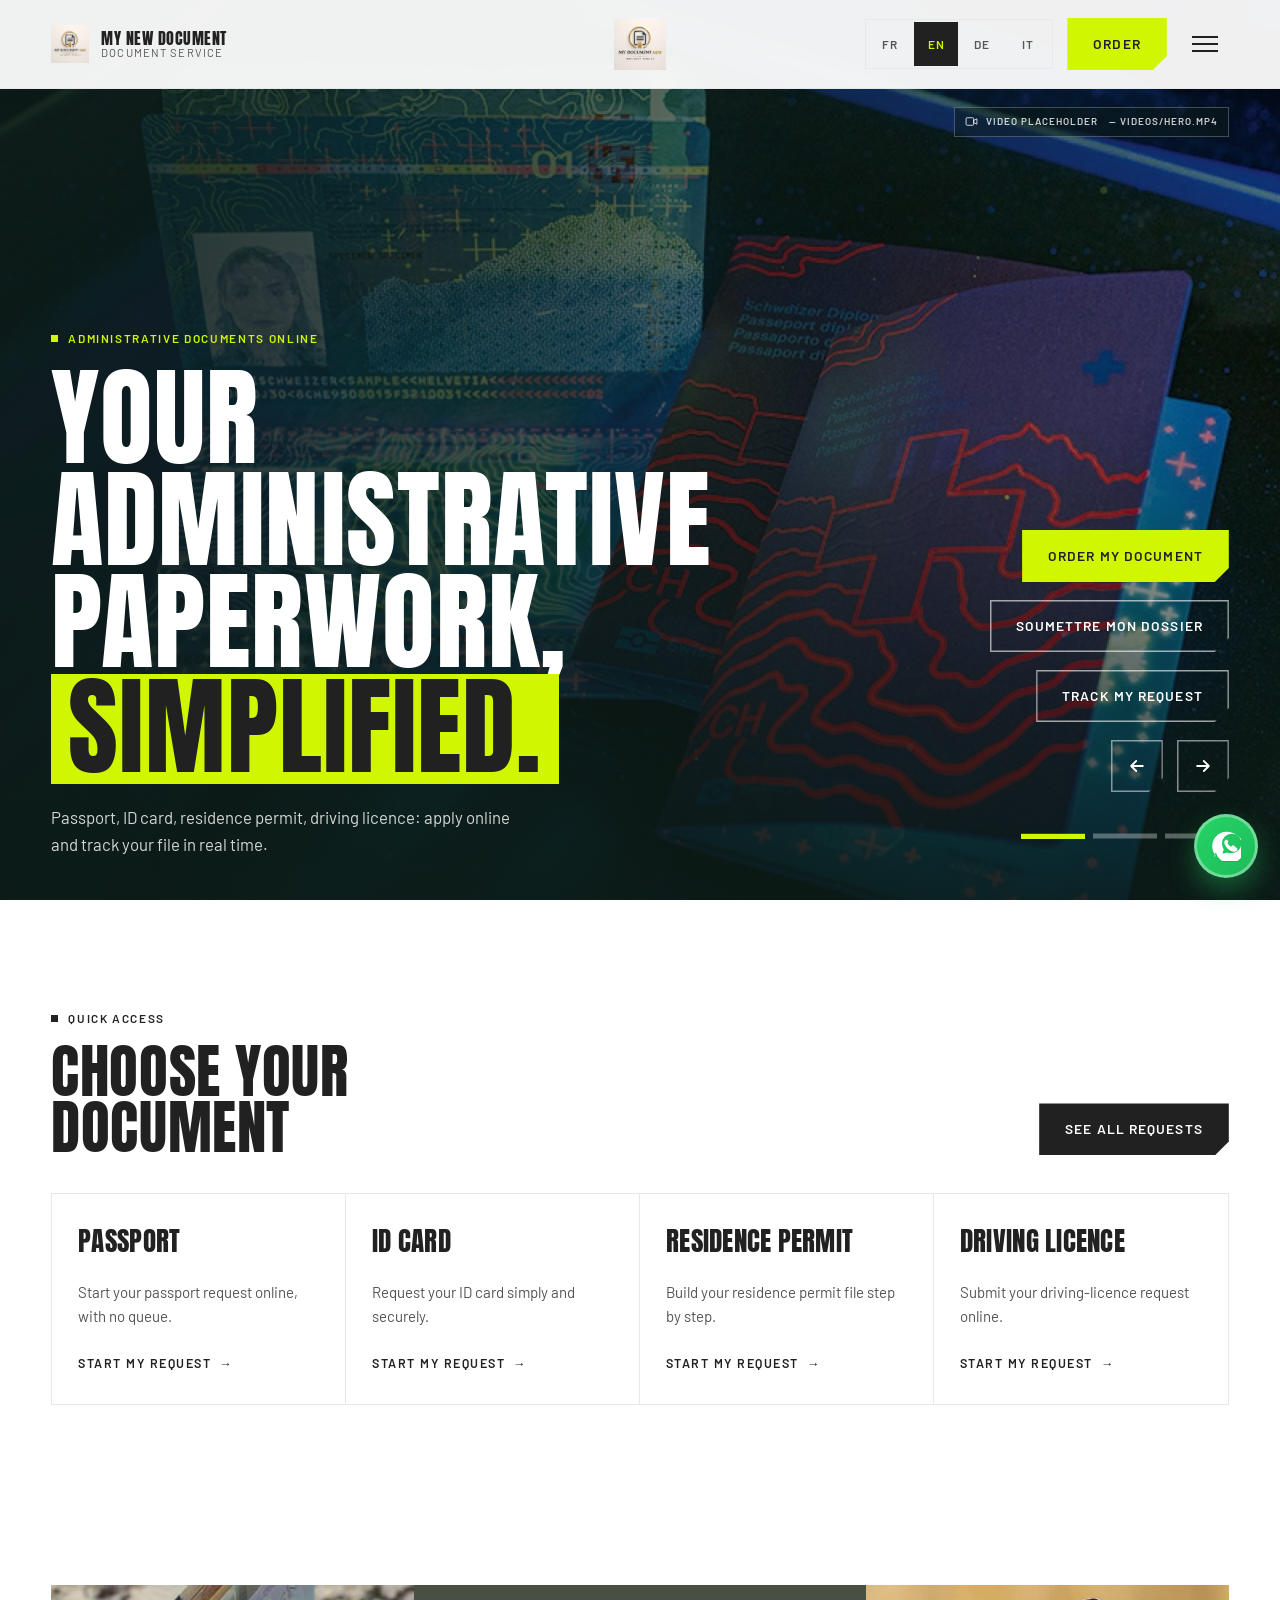
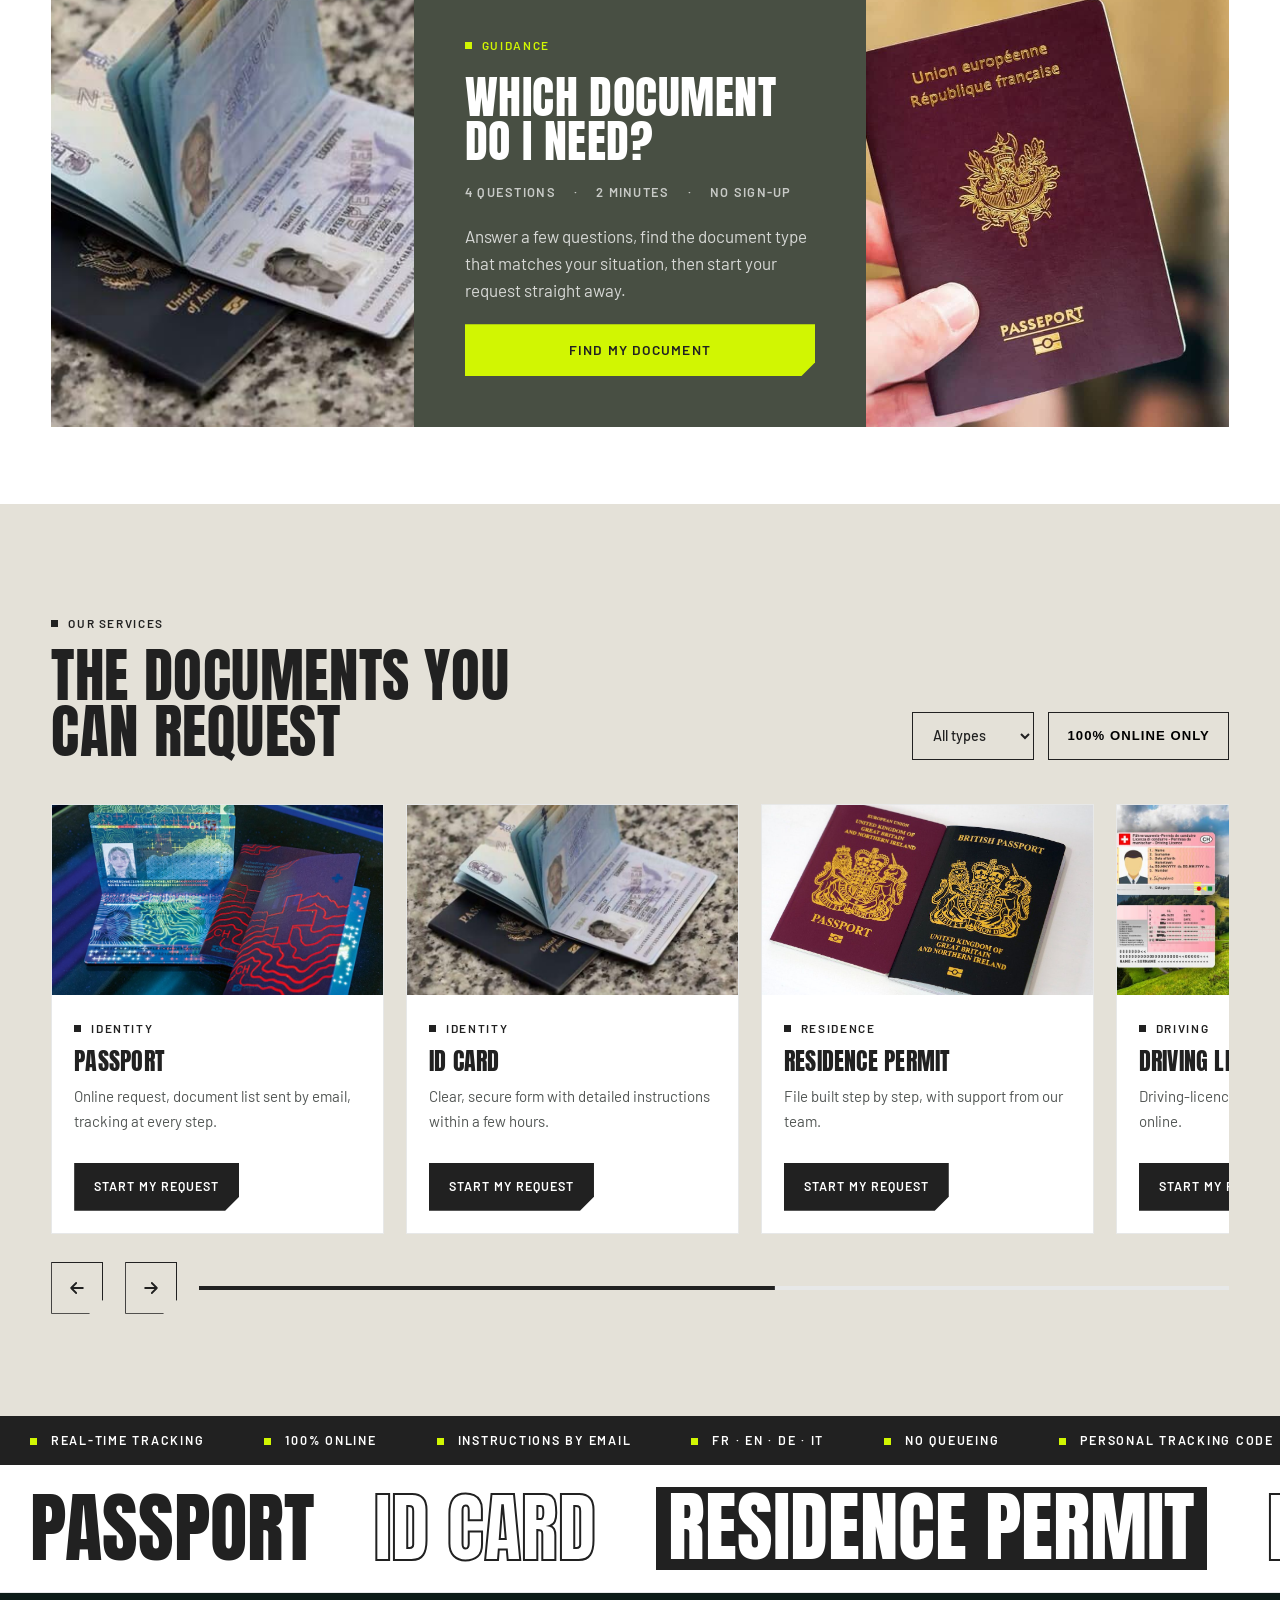
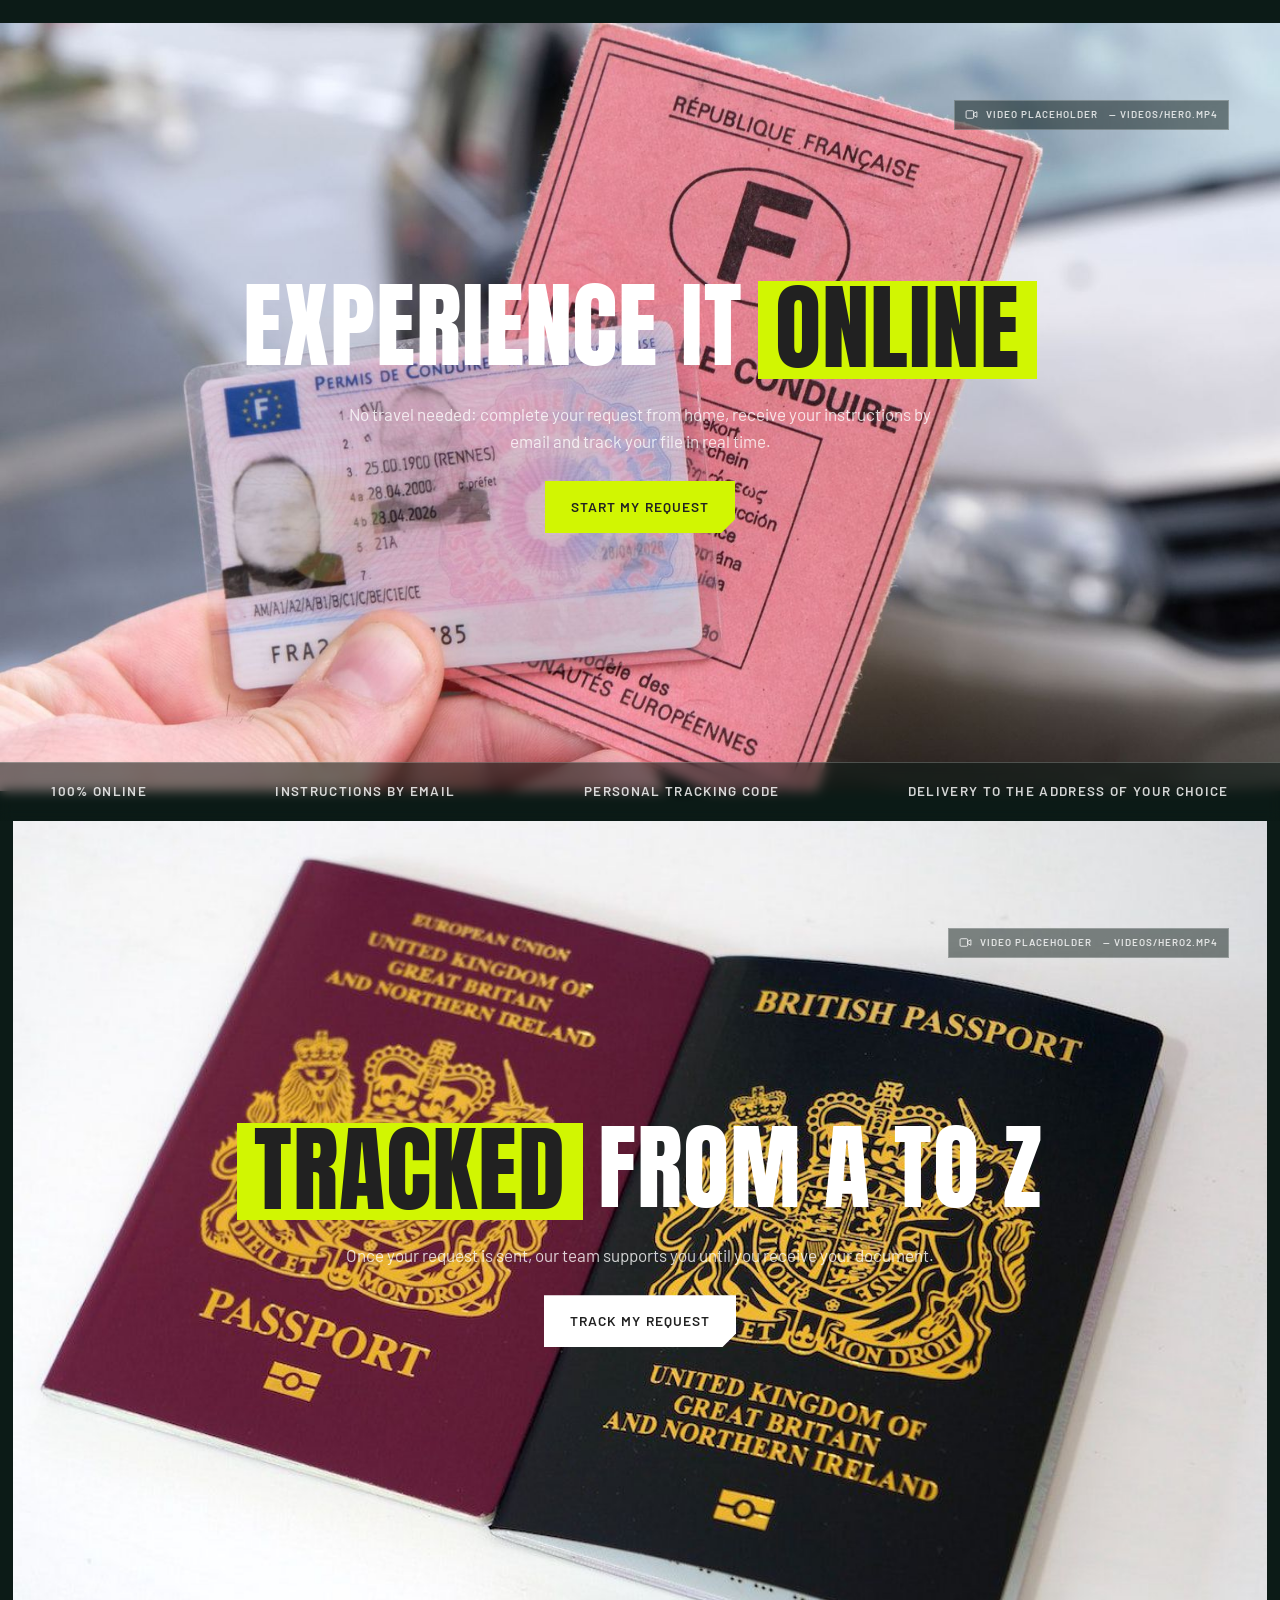
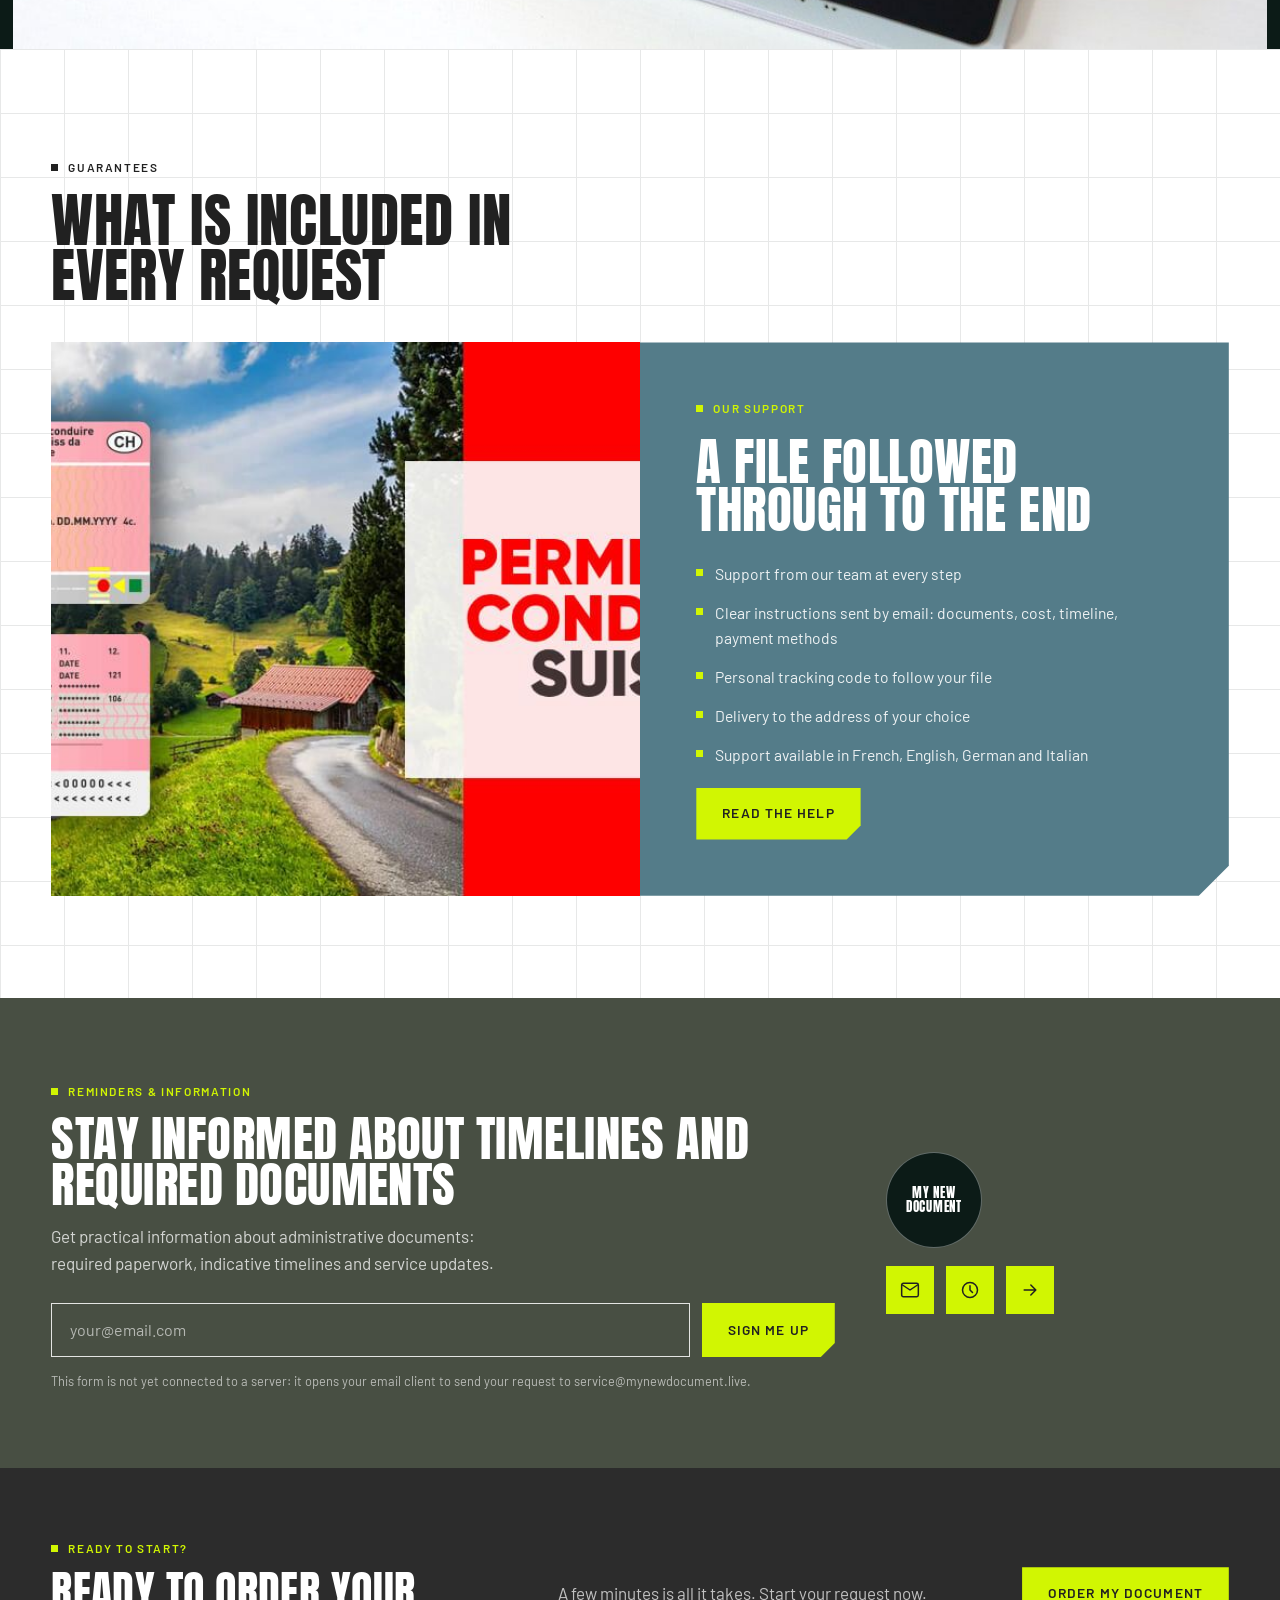
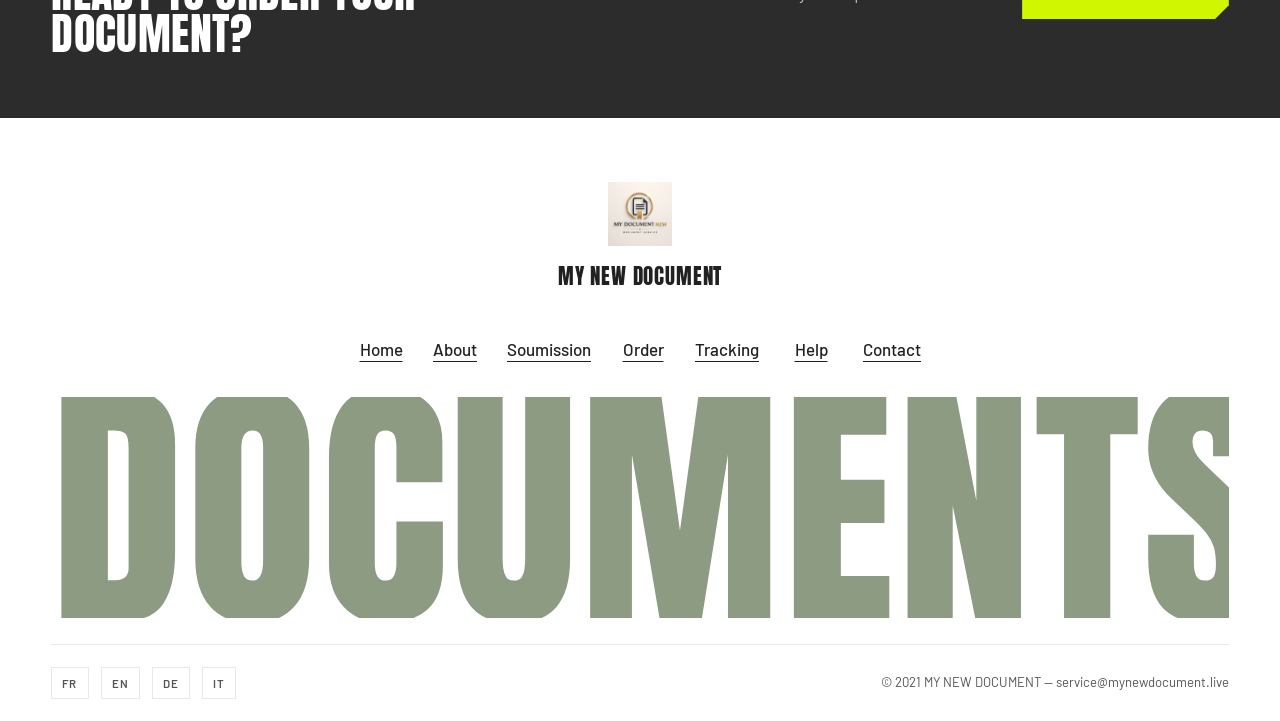
==== commit c1316ebc: "Mise à jour du site local vers version en ligne" ====
--- a/index.html
+++ b/index.html
@@ -1,599 +1,982 @@
 <!DOCTYPE html>
 <html lang="fr">
 <head>
-<meta charset="UTF-8">
-<meta name="viewport" content="width=device-width, initial-scale=1.0">
-<title>MY NEW DOCUMENT — Vos documents administratifs, en ligne</title>
-<meta name="description" content="Commandez vos documents administratifs (passeport, carte d'identité, carte de séjour, permis de conduire) en ligne. Suivi en temps réel, en français, anglais et allemand.">
-<link rel="preconnect" href="https://fonts.googleapis.com">
-<link rel="preconnect" href="https://fonts.gstatic.com" crossorigin>
-<link href="https://fonts.googleapis.com/css2?family=Inter:wght@400;500;600;700&family=Newsreader:opsz,wght@6..72,400;6..72,500;6..72,600&display=swap" rel="stylesheet">
-<style>
-:root{
-  --paper:#FAF9F5;--surface:#FFFFFF;--ink:#1B2436;--ink-soft:#5A6276;--muted:#8A92A6;
-  --brand:#26408B;--brand-dark:#1B2F66;--brand-tint:#EEF1F9;
-  --seal:#B0843E;--seal-light:#D7B36B;--seal-tint:#F6EFE0;
-  --success:#0E9F6E;--border:#E7E3D6;
-  --radius:16px;--radius-sm:11px;
-  --shadow-sm:0 1px 2px rgba(27,36,54,.06),0 2px 6px rgba(27,36,54,.05);
-  --shadow:0 22px 48px -20px rgba(27,36,54,.32);--shadow-seal:0 14px 30px -12px rgba(176,132,62,.5);
-  --font-display:"Newsreader",Georgia,serif;--font-ui:"Inter",system-ui,-apple-system,sans-serif;
-}
-*{box-sizing:border-box;margin:0;padding:0}
-html{scroll-behavior:smooth;-webkit-text-size-adjust:100%}
-body{font-family:var(--font-ui);color:var(--ink);background:var(--paper);line-height:1.6;-webkit-font-smoothing:antialiased}
-img{max-width:100%;display:block}
-.wrap{width:100%;max-width:1120px;margin:0 auto;padding:0 20px}
-.btn{display:inline-flex;align-items:center;justify-content:center;gap:8px;font-family:var(--font-ui);font-size:1rem;font-weight:600;text-decoration:none;cursor:pointer;border:0;border-radius:999px;padding:15px 26px;transition:transform .15s,background .18s,filter .18s;min-height:52px;line-height:1}
-.btn:active{transform:translateY(1px)}
-.btn-primary{background:var(--brand);color:#fff;box-shadow:0 10px 24px -12px rgba(38,64,139,.7)}
-.btn-primary:hover{background:var(--brand-dark)}
-.btn-gold{background:linear-gradient(135deg,var(--seal-light),var(--seal));color:#fff;box-shadow:var(--shadow-seal)}
-.btn-gold:hover{filter:brightness(1.05)}
-.btn-ghost{background:transparent;color:var(--ink);border:1.5px solid var(--border)}
-.btn-ghost:hover{border-color:var(--brand);color:var(--brand)}
-
-/* ---------- Header + Nav ---------- */
-.site-header{position:sticky;top:0;z-index:40;background:rgba(27,36,54,.97);backdrop-filter:blur(8px);color:#fff;border-bottom:1px solid rgba(255,255,255,.08)}
-.header-inner{display:flex;flex-wrap:wrap;align-items:center;justify-content:space-between;gap:12px;padding:13px 0}
-.brand{display:flex;align-items:center;gap:11px;text-decoration:none;color:#fff;min-width:0}
-.brand-seal{width:38px;height:38px;border-radius:50%;flex:0 0 auto;background:radial-gradient(circle at 35% 30%,var(--seal-light),var(--seal));display:flex;align-items:center;justify-content:center;box-shadow:inset 0 0 0 2px rgba(255,255,255,.25)}
-.brand-seal svg{width:19px;height:19px}
-.brand img.brand-logo{height:38px;width:auto}
-.brand-name{font-family:var(--font-display);font-size:1.15rem;font-weight:600;line-height:1;white-space:nowrap}
-.brand-sub{display:none;font-size:.62rem;letter-spacing:.18em;text-transform:uppercase;color:#A9B2C7;margin-top:3px}
-.nav-toggle{display:inline-flex;flex-direction:column;justify-content:center;gap:5px;width:44px;height:44px;background:rgba(255,255,255,.08);border:0;border-radius:10px;cursor:pointer;padding:0 11px}
-.nav-toggle span{height:2px;background:#fff;border-radius:2px;transition:.2s}
-.nav-toggle.open span:nth-child(1){transform:translateY(7px) rotate(45deg)}
-.nav-toggle.open span:nth-child(2){opacity:0}
-.nav-toggle.open span:nth-child(3){transform:translateY(-7px) rotate(-45deg)}
-.nav{display:none;flex-basis:100%;flex-direction:column;gap:4px;padding:8px 0 6px}
-.nav.open{display:flex}
-.nav a.navlink{color:#D7DBE6;text-decoration:none;font-weight:600;font-size:.95rem;padding:11px 6px;border-radius:8px}
-.nav a.navlink:hover,.nav a.navlink.active{color:#fff}
-.nav a.navlink.active{color:var(--seal-light)}
-.lang-switch{display:inline-flex;background:rgba(255,255,255,.08);border-radius:999px;padding:3px;width:max-content;margin:6px 0}
-.lang-switch button{border:0;background:transparent;color:#C3CAD9;font:inherit;font-size:.78rem;font-weight:600;padding:6px 12px;border-radius:999px;cursor:pointer;transition:.16s}
-.lang-switch button.active{background:#fff;color:var(--ink)}
-.nav .btn-gold{padding:11px 20px;min-height:auto;font-size:.92rem}
-@media(min-width:900px){
-  .header-inner{flex-wrap:nowrap}
-  .brand-sub{display:block}
-  .nav-toggle{display:none}
-  .nav{display:flex;flex-basis:auto;flex-direction:row;align-items:center;gap:20px;padding:0}
-  .lang-switch{margin:0}
-}
-
-/* ---------- Hero ---------- */
-.hero{position:relative;overflow:hidden;background:radial-gradient(120% 100% at 80% -10%,#fff 0%,var(--paper) 55%)}
-.hero-inner{display:flex;flex-direction:column;gap:36px;padding:48px 0 8px}
-.hero-copy{max-width:560px}
-.eyebrow{display:inline-flex;align-items:center;gap:8px;font-size:.74rem;letter-spacing:.18em;text-transform:uppercase;color:var(--seal);font-weight:700}
-.eyebrow::before{content:"";width:26px;height:1.5px;background:var(--seal)}
-.hero h1{font-family:var(--font-display);font-weight:500;font-size:2.3rem;line-height:1.08;letter-spacing:-.5px;margin:16px 0 16px}
-.hero h1 .accent{color:var(--brand)}
-.hero p.lead{font-size:1.08rem;color:var(--ink-soft);max-width:480px}
-.hero-cta{display:flex;flex-direction:column;gap:12px;margin-top:26px}
-.hero-cta .btn{width:100%}
-.hero-micro{display:flex;flex-wrap:wrap;gap:14px 20px;margin-top:22px;font-size:.86rem;color:var(--ink-soft)}
-.hero-micro span{display:inline-flex;align-items:center;gap:7px}
-.hero-micro svg{width:17px;height:17px;color:var(--success);flex:0 0 auto}
-.hero-visual{position:relative;align-self:center;width:100%;max-width:340px}
-
-/* enriched doc card */
-.doc-card{position:relative;background:#fff;border:1px solid var(--border);border-radius:14px;padding:0;box-shadow:var(--shadow);transform:rotate(-2deg);overflow:hidden}
-.doc-card-head{background:linear-gradient(135deg,var(--brand) 0%,var(--brand-dark) 100%);padding:14px 20px;display:flex;align-items:center;gap:12px}
-.doc-card-flag{display:flex;gap:0;height:24px;border-radius:4px;overflow:hidden;flex:0 0 auto}
-.doc-card-flag span{width:10px;height:24px}
-.doc-card-title{font-family:var(--font-display);font-size:.88rem;font-weight:600;color:#fff;letter-spacing:.06em;text-transform:uppercase}
-.doc-card-body{padding:18px 20px 22px;display:flex;gap:16px}
-.doc-photo{width:68px;height:84px;border-radius:6px;background:linear-gradient(145deg,#E8E5DD,#D8D4CA);border:1px solid var(--border);display:flex;align-items:center;justify-content:center;flex:0 0 auto;position:relative;overflow:hidden}
-.doc-photo svg{width:36px;height:36px;color:#B8B3A6}
-.doc-photo::after{content:"";position:absolute;bottom:0;left:0;right:0;height:18px;background:linear-gradient(transparent,rgba(0,0,0,.06))}
-.doc-fields{flex:1;display:flex;flex-direction:column;gap:6px}
-.doc-field{display:flex;flex-direction:column;gap:2px}
-.doc-field-label{font-size:.52rem;letter-spacing:.12em;text-transform:uppercase;color:var(--muted)}
-.doc-field-value{height:8px;border-radius:4px;background:#EDEAE0}
-.doc-field-value.w90{width:90%}.doc-field-value.w70{width:70%}.doc-field-value.w50{width:50%}.doc-field-value.w40{width:40%}
-.doc-nfc{position:absolute;right:18px;bottom:52px;width:32px;height:28px;border:2px solid #D8D4CA;border-radius:6px;display:flex;align-items:center;justify-content:center}
-.doc-nfc svg{width:18px;height:18px;color:#C4BFB4}
-.doc-mrz{background:#F4F2ED;padding:8px 20px;border-top:1px solid var(--border)}
-.doc-mrz-line{font-family:ui-monospace,monospace;font-size:.52rem;letter-spacing:.2em;color:#C4BFB4;line-height:1.8;overflow:hidden;white-space:nowrap}
-.doc-seal{position:absolute;right:-8px;bottom:58px;width:72px;height:72px;border-radius:50%;background:radial-gradient(circle at 35% 30%,var(--seal-light),var(--seal));display:flex;align-items:center;justify-content:center;color:#fff;box-shadow:var(--shadow-seal),inset 0 0 0 3px rgba(255,255,255,.35);z-index:2}
-.doc-seal svg{width:26px;height:26px}
-.delivery-pill{position:absolute;left:-10px;top:-16px;background:#fff;border:1px solid var(--border);border-radius:999px;padding:9px 15px 9px 11px;display:flex;align-items:center;gap:9px;box-shadow:var(--shadow);transform:rotate(2deg);z-index:3}
-.delivery-pill .dp-ic{width:30px;height:30px;border-radius:50%;background:#E3F6ED;color:var(--success);display:flex;align-items:center;justify-content:center;flex:0 0 auto}
-.delivery-pill .dp-ic svg{width:16px;height:16px}
-.delivery-pill .dp-main{font-size:.82rem;font-weight:600;line-height:1.1}
-.delivery-pill .dp-sub{font-size:.7rem;color:var(--muted)}
-
-/* ---------- Sections ---------- */
-.section{padding:54px 0}
-.section--alt{background:var(--surface);border-top:1px solid var(--border);border-bottom:1px solid var(--border)}
-.section-head{max-width:600px;margin-bottom:32px}
-.section-head.center{margin-left:auto;margin-right:auto;text-align:center}
-.section-head h2{font-family:var(--font-display);font-weight:500;font-size:1.85rem;line-height:1.12;letter-spacing:-.3px;margin:12px 0 10px}
-.section-head p{color:var(--ink-soft);font-size:1.02rem}
-
-/* modern assurance blocks */
-.assurances{padding:36px 0}
-.assur-grid{display:grid;grid-template-columns:1fr 1fr;gap:14px}
-.assur{background:var(--surface);border:1px solid var(--border);border-radius:var(--radius-sm);padding:20px 16px;box-shadow:var(--shadow-sm);position:relative;overflow:hidden}
-.assur::before{content:"";position:absolute;top:0;left:0;right:0;height:3px;background:linear-gradient(90deg,var(--brand),var(--seal));opacity:0;transition:.3s}
-.assur:hover::before{opacity:1}
-.assur .ic{width:46px;height:46px;border-radius:13px;background:linear-gradient(145deg,var(--brand-tint),#DDE3F4);color:var(--brand);display:flex;align-items:center;justify-content:center;margin-bottom:14px;position:relative}
-.assur .ic::after{content:"";position:absolute;width:10px;height:10px;border-radius:50%;background:var(--seal);top:-2px;right:-2px;border:2px solid var(--surface)}
-.assur .ic svg{width:24px;height:24px}
-.assur h3{font-size:.96rem;font-weight:700;margin-bottom:4px}
-.assur p{font-size:.84rem;color:var(--ink-soft);line-height:1.45}
-
-/* steps */
-.steps{position:relative;display:flex;flex-direction:column;gap:20px}
-.steps::before{content:"";position:absolute;left:23px;top:14px;bottom:14px;width:2px;background:linear-gradient(var(--seal),var(--brand));opacity:.35}
-.step{position:relative;display:flex;gap:18px;align-items:flex-start}
-.step-num{flex:0 0 auto;width:48px;height:48px;border-radius:50%;background:#fff;border:2px solid var(--seal);color:var(--seal);font-family:var(--font-display);font-size:1.25rem;font-weight:600;display:flex;align-items:center;justify-content:center;z-index:1;box-shadow:var(--shadow-sm)}
-.step-body{padding-top:3px}
-.step-body h3{font-size:1.12rem;font-weight:700;margin-bottom:5px}
-.step-body p{color:var(--ink-soft);font-size:.95rem}
-
-/* services */
-.services-grid{display:grid;grid-template-columns:1fr;gap:14px}
-.service-card{display:flex;flex-direction:column;background:var(--surface);border:1px solid var(--border);border-radius:var(--radius);padding:22px;box-shadow:var(--shadow-sm);text-decoration:none;color:inherit;transition:transform .18s,box-shadow .18s,border-color .18s}
-.service-card:hover{transform:translateY(-3px);box-shadow:var(--shadow);border-color:#D8D2C2}
-.service-card .sc-ic{width:46px;height:46px;border-radius:12px;background:var(--seal-tint);color:var(--seal);display:flex;align-items:center;justify-content:center;margin-bottom:14px}
-.service-card .sc-ic svg{width:24px;height:24px}
-.service-card h3{font-family:var(--font-display);font-size:1.2rem;font-weight:600;margin-bottom:6px}
-.service-card p{font-size:.88rem;color:var(--ink-soft);flex:1}
-.service-card .sc-link{margin-top:14px;font-size:.86rem;font-weight:600;color:var(--brand);display:inline-flex;align-items:center;gap:6px}
-.service-card .sc-link svg{width:15px;height:15px;transition:transform .18s}
-.service-card:hover .sc-link svg{transform:translateX(3px)}
-
-/* delivery */
-.delivery{display:flex;flex-direction:column;gap:28px;align-items:flex-start}
-.delivery-text{max-width:520px}
-.delivery-text ul{list-style:none;margin-top:18px;display:flex;flex-direction:column;gap:13px}
-.delivery-text li{display:flex;gap:12px;align-items:flex-start;font-size:.96rem}
-.delivery-text li .chk{flex:0 0 auto;width:26px;height:26px;border-radius:50%;background:#E3F6ED;color:var(--success);display:flex;align-items:center;justify-content:center;margin-top:1px}
-.delivery-text li .chk svg{width:15px;height:15px}
-.delivery-visual{width:100%;background:linear-gradient(160deg,var(--brand) 0%,var(--brand-dark) 100%);border-radius:var(--radius);padding:30px 26px;color:#fff;box-shadow:var(--shadow);position:relative;overflow:hidden}
-.delivery-visual::after{content:"";position:absolute;right:-40px;bottom:-40px;width:160px;height:160px;border-radius:50%;background:radial-gradient(circle,rgba(215,179,107,.5),transparent 70%)}
-.delivery-visual .dv-ic{width:52px;height:52px;border-radius:14px;background:rgba(255,255,255,.14);display:flex;align-items:center;justify-content:center;margin-bottom:16px}
-.delivery-visual .dv-ic svg{width:28px;height:28px;color:var(--seal-light)}
-.delivery-visual h3{font-family:var(--font-display);font-size:1.4rem;font-weight:600;margin-bottom:8px;position:relative}
-.delivery-visual p{color:#C3CAD9;font-size:.95rem;position:relative}
-
-/* photo marquee */
-.photo-marquee{position:relative;overflow:hidden;-webkit-mask:linear-gradient(90deg,transparent,#000 5%,#000 95%,transparent);mask:linear-gradient(90deg,transparent,#000 5%,#000 95%,transparent)}
-.photo-track{display:flex;flex-wrap:nowrap;width:max-content;will-change:transform;animation:photoscroll 45s linear infinite}
-.photo-marquee:hover .photo-track{animation-play-state:paused}
-@keyframes photoscroll{from{transform:translateX(-50%)}to{transform:translateX(0)}}
-.photo{flex:0 0 auto;margin-right:16px;height:220px;border-radius:14px;overflow:hidden;border:1px solid var(--border);box-shadow:var(--shadow-sm);background:#fff}
-.photo img{height:220px;width:auto;object-fit:cover}
-
-/* testimonials */
-.testi-marquee{position:relative;overflow:hidden;-webkit-mask:linear-gradient(90deg,transparent,#000 5%,#000 95%,transparent);mask:linear-gradient(90deg,transparent,#000 5%,#000 95%,transparent)}
-.testi-track{display:flex;flex-wrap:nowrap;width:max-content;will-change:transform;animation:testiscroll 65s linear infinite}
-.testi-marquee:hover .testi-track,.testi-marquee:focus-within .testi-track{animation-play-state:paused}
-@keyframes testiscroll{from{transform:translateX(0)}to{transform:translateX(-50%)}}
-.testi{flex:0 0 clamp(258px,80vw,338px);margin-right:16px;align-self:stretch;background:var(--surface);border:1px solid var(--border);border-radius:var(--radius);padding:24px;box-shadow:var(--shadow-sm)}
-.testi .stars{display:flex;gap:2px;color:var(--seal);margin-bottom:12px}
-.testi .stars svg{width:17px;height:17px}
-.testi blockquote{font-family:var(--font-display);font-size:1.08rem;line-height:1.45;color:var(--ink);margin-bottom:16px}
-.testi .who{display:flex;align-items:center;gap:11px}
-.testi .avatar{width:40px;height:40px;border-radius:50%;background:var(--brand-tint);color:var(--brand);display:flex;align-items:center;justify-content:center;font-weight:700;font-size:.95rem;flex:0 0 auto}
-.testi .who .nm{font-weight:600;font-size:.92rem}
-.testi .who .loc{font-size:.8rem;color:var(--muted)}
-
-/* CTA + Footer */
-.cta-band{background:var(--ink);color:#fff;border-top:3px solid var(--seal)}
-.cta-inner{text-align:center;padding:56px 0}
-.cta-seal{width:58px;height:58px;border-radius:50%;margin:0 auto 18px;background:radial-gradient(circle at 35% 30%,var(--seal-light),var(--seal));display:flex;align-items:center;justify-content:center;box-shadow:var(--shadow-seal)}
-.cta-seal svg{width:28px;height:28px}
-.cta-band h2{font-family:var(--font-display);font-weight:500;font-size:1.9rem;line-height:1.1;margin-bottom:10px}
-.cta-band p{color:#C3CAD9;font-size:1.05rem;max-width:440px;margin:0 auto 26px}
-.site-footer{background:var(--ink);border-top:1px solid rgba(255,255,255,.06);padding:34px 0}
-.footer-inner{display:flex;flex-direction:column;gap:18px}
-.footer-brand{display:flex;align-items:center;gap:10px}
-.footer-brand .brand-name{color:#fff;font-size:1.05rem}
-.footer-brand .brand-seal{width:34px;height:34px}
-.footer-brand .brand-seal svg{width:16px;height:16px}
-.footer-brand img.footer-logo{height:34px;width:auto}
-.footer-links{display:flex;flex-wrap:wrap;gap:16px 22px}
-.footer-links a{text-decoration:none;color:#A9B2C7;font-size:.92rem;font-weight:500}
-.footer-links a:hover{color:#fff}
-.footer-copy{font-size:.82rem;color:var(--muted)}
-
-.reveal{opacity:0;transform:translateY(22px);transition:opacity .6s ease,transform .6s ease}
-.reveal.in{opacity:1;transform:none}
-@media(prefers-reduced-motion:reduce){
-  .reveal{opacity:1!important;transform:none!important;transition:none}
-  html{scroll-behavior:auto}
-  .doc-card,.delivery-pill{transform:none}
-  .photo-track,.testi-track{animation:none}
-  .photo-marquee,.testi-marquee{overflow-x:auto;-webkit-mask:none;mask:none}
-}
-@media(min-width:640px){
-  .assur-grid{grid-template-columns:repeat(4,1fr)}
-  .services-grid{grid-template-columns:repeat(2,1fr)}
-  .hero h1{font-size:2.8rem}
-  .hero-cta{flex-direction:row}.hero-cta .btn{width:auto}
-}
-@media(min-width:900px){
-  .hero-inner{flex-direction:row;align-items:center;justify-content:space-between;padding:64px 0 48px;gap:48px}
-  .hero-copy{flex:1}.hero-visual{flex:0 0 360px}
-  .hero h1{font-size:3.1rem}
-  .section{padding:74px 0}.section-head h2{font-size:2.2rem}
-  .services-grid{grid-template-columns:repeat(4,1fr)}
-  .steps{display:grid;grid-template-columns:repeat(4,1fr);gap:24px}
-  .steps::before{left:24px;right:24px;top:24px;bottom:auto;width:auto;height:2px}
-  .step{flex-direction:column;text-align:center;align-items:center}
-  .delivery{flex-direction:row;align-items:center}.delivery-text{flex:1}.delivery-visual{flex:0 0 360px;padding:40px 34px}
-  .footer-inner{flex-direction:row;align-items:center;justify-content:space-between}
-}
-</style>
+<meta charset="utf-8">
+<meta name="viewport" content="width=device-width,initial-scale=1">
+<title id="docTitle">MY NEW DOCUMENT — Vos démarches administratives, simplifiées</title>
+<meta id="docDesc" name="description" content="Passeport, carte d'identité, carte de séjour, permis de conduire : faites votre demande en ligne et suivez votre dossier en temps réel.">
+<link rel="icon" href="logo.png">
+
+<!-- =========================================================
+     MY NEW DOCUMENT — page d'accueil (index.html)
+     Système de design : tokens, typo Anton/Barlow auto-hébergée,
+     signatures (biseau, eyebrow, titres géants, boîtes, grille,
+     marquees, reveal au scroll).
+     4 langues : FR / EN / DE / IT (dictionnaire T + data-i18n).
+     ========================================================= -->
+
+<link rel="stylesheet" href="theme.css">
+<!-- Polices Anton + Barlow auto-hebergees, aucun hotlink Google Fonts. -->
 </head>
 <body>
-
+<a class="skip" href="#main">Aller au contenu principal</a>
+
+<!-- ===== 1. HEADER FIXE (89px) ===== -->
 <header class="site-header">
   <div class="wrap header-inner">
-    <a class="brand" href="index.html" id="headerBrand">
-      <span class="brand-seal" id="brandSeal"><svg viewBox="0 0 24 24" fill="none" stroke="#fff" stroke-width="1.6" stroke-linecap="round" stroke-linejoin="round"><path d="M14 3v4a1 1 0 0 0 1 1h4"/><path d="M17 21H7a2 2 0 0 1-2-2V5a2 2 0 0 1 2-2h7l5 5v11a2 2 0 0 1-2 2z"/><path d="M9 13h6M9 17h4"/></svg></span>
-      <span><span class="brand-name">MY NEW DOCUMENT</span><span class="brand-sub" data-i18n="tagline">Service de documents</span></span>
+    <a class="brand" href="index.html" data-i18n-aria="brandAria">
+      <img src="logo.png" alt="">
+      <span class="brand-txt">
+        <span class="brand-name">My New Document</span>
+        <span class="brand-sub" data-i18n="brandSub">Service de documents</span>
+      </span>
     </a>
-    <button class="nav-toggle" id="navToggle" aria-label="Menu" aria-expanded="false"><span></span><span></span><span></span></button>
-    <nav class="nav" id="nav">
-      <a class="navlink active" href="index.html" data-i18n="navHome">Accueil</a>
-      <a class="navlink" href="apropos.html" data-i18n="navAbout">À propos</a>
-      <a class="navlink" href="suivi.html" data-i18n="navTrack">Suivi</a>
-      <a class="navlink" href="aide.html" data-i18n="navHelp">Aide</a>
-      <a class="navlink" href="contact.html" data-i18n="navContact">Contact</a>
-      <div class="lang-switch" id="langSwitch"><button data-lang="fr">FR</button><button data-lang="en">EN</button><button data-lang="de">DE</button></div>
-      <a class="btn btn-gold" href="commander.html" data-i18n="navCta">Commander</a>
-    </nav>
+    <img class="header-logo" src="logo.png" alt="">
+    <div class="header-right">
+      <div class="lang-switch" role="group" data-i18n-aria="langLabel">
+        <button type="button" data-lang="fr" aria-pressed="true">FR</button>
+        <button type="button" data-lang="en" aria-pressed="false">EN</button>
+        <button type="button" data-lang="de" aria-pressed="false">DE</button>
+        <button type="button" data-lang="it" aria-pressed="false">IT</button>
+      </div>
+      <a class="btn btn-accent" href="commander.html" data-i18n="navCta">Commander</a>
+      <button class="burger" id="burger" aria-expanded="false" aria-controls="mega" data-i18n-aria="menuOpen">
+        <span></span><span></span><span></span>
+      </button>
+    </div>
   </div>
 </header>
 
-<section class="hero">
-  <div class="wrap hero-inner">
-    <div class="hero-copy">
-      <span class="eyebrow" data-i18n="heroEyebrow">Documents administratifs en ligne</span>
-      <h1 data-i18n="heroTitle">Vos démarches administratives, <span class="accent">simplifiées.</span></h1>
-      <p class="lead" data-i18n="heroLead">Passeport, carte d'identité, carte de séjour, permis de conduire : faites votre demande en ligne et suivez votre dossier en temps réel.</p>
+<!-- ===== 2. MÉGA-MENU PLEIN ÉCRAN ===== -->
+<div class="mega" id="mega" role="dialog" aria-modal="true" data-i18n-aria="menuLabel">
+  <button class="burger mega-close" id="megaClose" data-i18n-aria="menuClose">
+    <span></span><span></span><span></span>
+  </button>
+  <nav class="mega-nav">
+    <a class="mega-link" href="index.html"><i>01</i><span data-i18n="navHome">Accueil</span></a>
+    <a class="mega-link" href="apropos.html"><i>02</i><span data-i18n="navAbout">À propos</span></a>
+    <a class="mega-link" href="soumission.html"><i>03</i><span>Soumission</span></a>
+    <a class="mega-link" href="commander.html"><i>04</i><span data-i18n="navOrder">Commander</span></a>
+    <a class="mega-link" href="suivi.html"><i>05</i><span data-i18n="navTrack">Suivi</span></a>
+    <a class="mega-link" href="aide.html"><i>06</i><span data-i18n="navHelp">Aide</span></a>
+    <a class="mega-link" href="contact.html"><i>07</i><span data-i18n="navContact">Contact</span></a>
+  </nav>
+  <aside class="mega-aside">
+    <span class="eyebrow on-dark" data-i18n="asideEyebrow">Documents administratifs</span>
+    <h3 data-i18n="asideTitle">Votre demande en ligne, suivie de A à Z</h3>
+    <p data-i18n="asideText">Passeport, carte d'identité, carte de séjour, permis de conduire. Instructions claires par email et code de suivi personnel.</p>
+    <a class="btn btn-accent" href="commander.html" data-i18n="asideCta">Commencer ma demande</a>
+    <a class="mail" href="mailto:service@mynewdocument.live">service@mynewdocument.live</a>
+    <p style="font-size:.85rem;letter-spacing:.08em;text-transform:uppercase;color:rgba(255,255,255,.6);margin:0" data-i18n="asideHours">
+      Lundi au vendredi · 09:00 – 18:00
+    </p>
+    <div class="lang-switch on-dark" role="group" data-i18n-aria="langLabel">
+      <button type="button" data-lang="fr" aria-pressed="true">FR</button>
+      <button type="button" data-lang="en" aria-pressed="false">EN</button>
+      <button type="button" data-lang="de" aria-pressed="false">DE</button>
+      <button type="button" data-lang="it" aria-pressed="false">IT</button>
+    </div>
+  </aside>
+</div>
+
+<main id="main">
+
+  <!-- ===== 3. HERO ===== -->
+  <section class="hero" id="hero">
+    <div class="hero-media" aria-hidden="true">
+      <video class="hero-video on" autoplay muted loop playsinline preload="auto" poster="images/produit-7.jpeg" aria-label="Vidéo d'introduction">
+        <source src="videos/hero.mp4" type="video/mp4">
+      </video>
+      <img src="images/produit-5.jpeg" alt="">
+      <video class="hero-video" autoplay muted loop playsinline preload="auto" poster="images/produit-10.jpeg" aria-label="Deuxième vidéo de présentation">
+        <source src="videos/hero2.mp4" type="video/mp4">
+      </video>
+    </div>
+    <span class="slot-tag" aria-hidden="true">
+      <svg viewBox="0 0 24 24" fill="none" stroke="currentColor" stroke-width="1.8"><rect x="2" y="5" width="14" height="14" rx="2"/><path d="M16 10l6-3v10l-6-3z"/></svg>
+      <span data-i18n="videoSlot">Emplacement vidéo</span>&nbsp;— videos/hero.mp4
+    </span>
+    <div class="wrap">
+      <div>
+        <span class="eyebrow on-dark" data-i18n="heroEyebrow">Documents administratifs en ligne</span>
+        <h1 style="margin-top:18px" data-i18n-html="heroTitle">Vos démarches administratives, <span class="tbox accent">simplifiées.</span></h1>
+        <p class="hero-lead" data-i18n="heroLead">Passeport, carte d'identité, carte de séjour, permis de conduire : faites votre demande en ligne et suivez votre dossier en temps réel.</p>
+      </div>
       <div class="hero-cta">
-        <a class="btn btn-primary" href="commander.html" data-i18n="heroCtaPrimary">Commander mon document</a>
-        <a class="btn btn-ghost" href="suivi.html" data-i18n="heroCtaSecondary">Suivre ma demande</a>
-      </div>
-      <div class="hero-micro">
-        <span><svg viewBox="0 0 24 24" fill="none" stroke="currentColor" stroke-width="2.2" stroke-linecap="round" stroke-linejoin="round"><path d="M20 6L9 17l-5-5"/></svg><span data-i18n="microOnline">100% en ligne</span></span>
-        <span><svg viewBox="0 0 24 24" fill="none" stroke="currentColor" stroke-width="2.2" stroke-linecap="round" stroke-linejoin="round"><path d="M20 6L9 17l-5-5"/></svg><span data-i18n="microTrack">Suivi en temps réel</span></span>
-        <span><svg viewBox="0 0 24 24" fill="none" stroke="currentColor" stroke-width="2.2" stroke-linecap="round" stroke-linejoin="round"><path d="M20 6L9 17l-5-5"/></svg><span data-i18n="microLang">FR · EN · DE</span></span>
-      </div>
-    </div>
-    <div class="hero-visual reveal">
-      <div class="delivery-pill">
-        <span class="dp-ic"><svg viewBox="0 0 24 24" fill="none" stroke="currentColor" stroke-width="2" stroke-linecap="round" stroke-linejoin="round"><path d="M20 6L9 17l-5-5"/></svg></span>
-        <span><span class="dp-main" data-i18n="pillMain">Demande reçue</span><br><span class="dp-sub" data-i18n="pillSub">instructions par email</span></span>
-      </div>
-      <div class="doc-card">
-        <div class="doc-card-head">
-          <div class="doc-card-flag"><span style="background:#002395"></span><span style="background:#fff"></span><span style="background:#ED2939"></span></div>
-          <span class="doc-card-title">Passeport</span>
+        <a class="btn btn-accent" href="commander.html" data-i18n="heroCta1">Commander mon document</a>
+        <a class="btn btn-ghost" href="soumission.html">Soumettre mon dossier</a>
+        <a class="btn btn-ghost" href="suivi.html" data-i18n="heroCta2">Suivre ma demande</a>
+        <div class="hero-nav">
+          <button class="arrow" id="heroPrev" data-i18n-aria="heroPrev">
+            <svg viewBox="0 0 24 24" fill="none" stroke="currentColor" stroke-width="2.2" stroke-linecap="round" stroke-linejoin="round"><path d="M19 12H5M11 18l-6-6 6-6"/></svg>
+          </button>
+          <button class="arrow" id="heroNext" data-i18n-aria="heroNext">
+            <svg viewBox="0 0 24 24" fill="none" stroke="currentColor" stroke-width="2.2" stroke-linecap="round" stroke-linejoin="round"><path d="M5 12h14M13 6l6 6-6 6"/></svg>
+          </button>
         </div>
-        <div class="doc-card-body">
-          <div class="doc-photo">
-            <svg viewBox="0 0 24 24" fill="currentColor" opacity=".6"><circle cx="12" cy="8" r="4"/><path d="M20 21a8 8 0 1 0-16 0"/></svg>
+        <div class="hero-bars" id="heroBars" role="tablist" data-i18n-aria="heroSlides">
+          <button role="tab" aria-current="true" data-i18n-aria="heroSlide1"><span></span></button>
+          <button role="tab" data-i18n-aria="heroSlide2"><span></span></button>
+          <button role="tab" data-i18n-aria="heroSlide3"><span></span></button>
+        </div>
+      </div>
+    </div>
+  </section>
+
+  <!-- ===== 4. ACCÈS RAPIDE ===== -->
+  <section class="quick">
+    <div class="wrap">
+      <div class="sec-head reveal">
+        <div>
+          <span class="eyebrow" data-i18n="quickEyebrow">Accès rapide</span>
+          <h2 style="margin-top:14px" data-i18n="quickTitle">Choisissez votre document</h2>
+        </div>
+        <a class="btn btn-dark" href="commander.html" data-i18n="quickCta">Voir toutes les demandes</a>
+      </div>
+      <div class="quick-grid reveal">
+        <a class="quick-card" href="commander.html">
+          <h3 data-i18n="q1h">Passeport</h3>
+          <p data-i18n="q1p">Lancez votre demande de passeport en ligne, sans file d'attente.</p>
+          <span class="go" data-i18n="quickGo">Faire ma demande</span>
+        </a>
+        <a class="quick-card" href="commander.html">
+          <h3 data-i18n="q2h">Carte d'identité</h3>
+          <p data-i18n="q2p">Demandez votre carte d'identité simplement et en toute sécurité.</p>
+          <span class="go" data-i18n="quickGo">Faire ma demande</span>
+        </a>
+        <a class="quick-card" href="commander.html">
+          <h3 data-i18n="q3h">Carte de séjour</h3>
+          <p data-i18n="q3p">Constituez votre dossier de carte de séjour pas à pas.</p>
+          <span class="go" data-i18n="quickGo">Faire ma demande</span>
+        </a>
+        <a class="quick-card" href="commander.html">
+          <h3 data-i18n="q4h">Permis de conduire</h3>
+          <p data-i18n="q4p">Faites votre demande liée au permis de conduire en ligne.</p>
+          <span class="go" data-i18n="quickGo">Faire ma demande</span>
+        </a>
+      </div>
+    </div>
+  </section>
+
+  <!-- ===== 5. QUIZ (adapté : trouver mon document) ===== -->
+  <section class="quiz">
+    <div class="wrap">
+      <div class="quiz-grid reveal">
+        <img src="images/produit-3.jpeg" alt="Document officiel photographié sous lumière UV" data-i18n-alt="quizAlt1">
+        <div class="quiz-block">
+          <span class="eyebrow on-dark" data-i18n="quizEyebrow">Orientation</span>
+          <h3 data-i18n="quizTitle">Quel document me faut-il&nbsp;?</h3>
+          <div class="meta">
+            <span data-i18n="quizMeta1">4 questions</span><span>·</span>
+            <span data-i18n="quizMeta2">2 minutes</span><span>·</span>
+            <span data-i18n="quizMeta3">Sans inscription</span>
           </div>
-          <div class="doc-fields">
-            <div class="doc-field"><span class="doc-field-label">Nom / Name</span><div class="doc-field-value w90"></div></div>
-            <div class="doc-field"><span class="doc-field-label">Prénom / Given names</span><div class="doc-field-value w70"></div></div>
-            <div class="doc-field"><span class="doc-field-label">Date de naissance</span><div class="doc-field-value w50"></div></div>
-            <div class="doc-field"><span class="doc-field-label">Nationalité</span><div class="doc-field-value w40"></div></div>
+          <p data-i18n="quizText">Répondez à quelques questions et découvrez le type de document correspondant à votre situation, puis démarrez directement votre demande.</p>
+          <a class="btn btn-accent" href="commander.html" data-i18n="quizCta">Trouver mon document</a>
+        </div>
+        <img src="images/produit-8.jpeg" alt="Passeport et carte d'identité sur un bureau" data-i18n-alt="quizAlt2">
+      </div>
+    </div>
+  </section>
+
+  <!-- ===== 6. CARROUSEL DE CARTES ===== -->
+  <section class="rail-sec" id="documents">
+    <div class="wrap">
+      <div class="sec-head reveal">
+        <div>
+          <span class="eyebrow" data-i18n="railEyebrow">Nos prestations</span>
+          <h2 style="margin-top:14px" data-i18n="railTitle">Les documents que vous pouvez demander</h2>
+        </div>
+        <div class="filters">
+          <label class="sr" for="filterType" data-i18n="filterLabel">Filtrer par type</label>
+          <select id="filterType">
+            <option value="all" data-i18n="filterAll">Tous les types</option>
+            <option value="identite" data-i18n="filterIdentite">Identité</option>
+            <option value="sejour" data-i18n="filterSejour">Séjour</option>
+            <option value="conduite" data-i18n="filterConduite">Conduite</option>
+            <option value="accompagnement" data-i18n="filterAccomp">Accompagnement</option>
+          </select>
+          <button class="toggle" id="toggleOnline" aria-pressed="false" data-i18n="toggleOnline">100% en ligne uniquement</button>
+        </div>
+      </div>
+
+      <div class="rail reveal" id="rail" tabindex="0" data-i18n-aria="railAria">
+        <article class="rail-card" data-type="identite" data-online="1">
+          <img src="images/produit-7.jpeg" alt="">
+          <div class="rail-body">
+            <span class="eyebrow" data-i18n="c1cat">Identité</span>
+            <h3 data-i18n="c1h">Passeport</h3>
+            <p data-i18n="c1p">Demande en ligne, liste des pièces envoyée par email, suivi à chaque étape.</p>
+            <a class="btn btn-dark" href="commander.html" data-i18n="c1cta">Faire ma demande</a>
           </div>
+        </article>
+        <article class="rail-card" data-type="identite" data-online="1">
+          <img src="images/produit-3.jpeg" alt="">
+          <div class="rail-body">
+            <span class="eyebrow" data-i18n="c2cat">Identité</span>
+            <h3 data-i18n="c2h">Carte d'identité</h3>
+            <p data-i18n="c2p">Formulaire clair et sécurisé, instructions détaillées sous quelques heures.</p>
+            <a class="btn btn-dark" href="commander.html" data-i18n="c2cta">Faire ma demande</a>
+          </div>
+        </article>
+        <article class="rail-card" data-type="sejour" data-online="1">
+          <img src="images/produit-9.jpeg" alt="">
+          <div class="rail-body">
+            <span class="eyebrow" data-i18n="c3cat">Séjour</span>
+            <h3 data-i18n="c3h">Carte de séjour</h3>
+            <p data-i18n="c3p">Constitution du dossier pas à pas, avec accompagnement par notre équipe.</p>
+            <a class="btn btn-dark" href="commander.html" data-i18n="c3cta">Faire ma demande</a>
+          </div>
+        </article>
+        <article class="rail-card" data-type="conduite" data-online="1">
+          <img src="images/produit-6.jpeg" alt="">
+          <div class="rail-body">
+            <span class="eyebrow" data-i18n="c4cat">Conduite</span>
+            <h3 data-i18n="c4h">Permis de conduire</h3>
+            <p data-i18n="c4p">Demande liée au permis de conduire, entièrement réalisable en ligne.</p>
+            <a class="btn btn-dark" href="commander.html" data-i18n="c4cta">Faire ma demande</a>
+          </div>
+        </article>
+        <article class="rail-card" data-type="accompagnement" data-online="1">
+          <img src="images/produit-5.jpeg" alt="">
+          <div class="rail-body">
+            <span class="eyebrow" data-i18n="c5cat">Accompagnement</span>
+            <h3 data-i18n="c5h">Suivi personnalisé</h3>
+            <p data-i18n="c5p">Un code de suivi personnel et une équipe disponible pour vos questions.</p>
+            <a class="btn btn-dark" href="suivi.html" data-i18n="c5cta">Suivre ma demande</a>
+          </div>
+        </article>
+        <article class="rail-card" data-type="accompagnement" data-online="1">
+          <img src="images/produit-10.jpeg" alt="">
+          <div class="rail-body">
+            <span class="eyebrow" data-i18n="c6cat">Accompagnement</span>
+            <h3 data-i18n="c6h">Aide &amp; questions</h3>
+            <p data-i18n="c6p">Questions fréquentes, modalités, délais : tout est expliqué simplement.</p>
+            <a class="btn btn-dark" href="aide.html" data-i18n="c6cta">Consulter l'aide</a>
+          </div>
+        </article>
+      </div>
+
+      <div class="rail-foot">
+        <button class="arrow" id="railPrev" data-i18n-aria="railPrev">
+          <svg viewBox="0 0 24 24" fill="none" stroke="currentColor" stroke-width="2.2" stroke-linecap="round" stroke-linejoin="round"><path d="M19 12H5M11 18l-6-6 6-6"/></svg>
+        </button>
+        <button class="arrow" id="railNext" data-i18n-aria="railNext">
+          <svg viewBox="0 0 24 24" fill="none" stroke="currentColor" stroke-width="2.2" stroke-linecap="round" stroke-linejoin="round"><path d="M5 12h14M13 6l6 6-6 6"/></svg>
+        </button>
+        <div class="progress" aria-hidden="true"><i id="railProgress"></i></div>
+      </div>
+    </div>
+  </section>
+
+  <!-- ===== 7. MARQUEES ===== -->
+  <div class="mq mq-info" aria-hidden="true">
+    <div class="mq-track">
+      <span class="mq-item">Suivi en temps réel</span><span class="mq-item">100% en ligne</span>
+      <span class="mq-item">Instructions par email</span><span class="mq-item">FR · EN · DE</span>
+      <span class="mq-item">Sans file d'attente</span><span class="mq-item">Code de suivi personnel</span>
+      <span class="mq-item">Suivi en temps réel</span><span class="mq-item">100% en ligne</span>
+      <span class="mq-item">Instructions par email</span><span class="mq-item">FR · EN · DE</span>
+      <span class="mq-item">Sans file d'attente</span><span class="mq-item">Code de suivi personnel</span>
+    </div>
+    <div class="mq-track">
+      <span class="mq-item">Suivi en temps réel</span><span class="mq-item">100% en ligne</span>
+      <span class="mq-item">Instructions par email</span><span class="mq-item">FR · EN · DE</span>
+      <span class="mq-item">Sans file d'attente</span><span class="mq-item">Code de suivi personnel</span>
+      <span class="mq-item">Suivi en temps réel</span><span class="mq-item">100% en ligne</span>
+      <span class="mq-item">Instructions par email</span><span class="mq-item">FR · EN · DE</span>
+      <span class="mq-item">Sans file d'attente</span><span class="mq-item">Code de suivi personnel</span>
+    </div>
+  </div>
+
+  <div class="mq mq-title" aria-hidden="true">
+    <div class="mq-track">
+      <span class="mq-item">Passeport</span><span class="mq-item outline">Carte d'identité</span>
+      <span class="mq-item"><span class="tbox">Carte de séjour</span></span><span class="mq-item outline">Permis</span>
+      <span class="mq-item"><span class="tbox orange">En ligne</span></span><span class="mq-item outline">Suivi</span>
+      <span class="mq-item">Passeport</span><span class="mq-item outline">Carte d'identité</span>
+      <span class="mq-item"><span class="tbox">Carte de séjour</span></span><span class="mq-item outline">Permis</span>
+      <span class="mq-item"><span class="tbox orange">En ligne</span></span><span class="mq-item outline">Suivi</span>
+    </div>
+    <div class="mq-track">
+      <span class="mq-item">Passeport</span><span class="mq-item outline">Carte d'identité</span>
+      <span class="mq-item"><span class="tbox">Carte de séjour</span></span><span class="mq-item outline">Permis</span>
+      <span class="mq-item"><span class="tbox orange">En ligne</span></span><span class="mq-item outline">Suivi</span>
+      <span class="mq-item">Passeport</span><span class="mq-item outline">Carte d'identité</span>
+      <span class="mq-item"><span class="tbox">Carte de séjour</span></span><span class="mq-item outline">Permis</span>
+      <span class="mq-item"><span class="tbox orange">En ligne</span></span><span class="mq-item outline">Suivi</span>
+    </div>
+  </div>
+
+  <!-- ===== 8. SECTION VIDÉO PLEIN ÉCRAN — VIVRE L'EXPÉRIENCE ===== -->
+  <section class="full">
+    <video class="full-media" autoplay muted loop playsinline preload="auto" poster="images/produit-5.jpeg" aria-label="Vidéo d'expérience utilisateur">
+      <source src="videos/hero.mp4" type="video/mp4">
+    </video>
+    <span class="slot-tag" aria-hidden="true">
+      <svg viewBox="0 0 24 24" fill="none" stroke="currentColor" stroke-width="1.8"><rect x="2" y="5" width="14" height="14" rx="2"/><path d="M16 10l6-3v10l-6-3z"/></svg>
+      <span data-i18n="videoSlot">Emplacement vidéo</span>&nbsp;— videos/hero.mp4
+    </span>
+    <div class="wrap">
+      <h2 data-i18n-html="expTitle">Vivre l'expérience <span class="gap-box">en ligne</span></h2>
+      <p style="margin-top:22px;color:rgba(255,255,255,.8);max-width:60ch;margin-inline:auto" data-i18n="expText">
+        Aucun déplacement : vous complétez votre demande depuis chez vous, vous recevez vos instructions par email et vous suivez votre dossier en temps réel.
+      </p>
+      <p style="margin-top:26px"><a class="btn btn-accent" href="commander.html" data-i18n="expCta">Commencer ma demande</a></p>
+    </div>
+    <div class="full-bar">
+      <div class="wrap">
+        <span data-i18n="expBar1">100% en ligne</span>
+        <span data-i18n="expBar2">Instructions par email</span>
+        <span data-i18n="expBar3">Code de suivi personnel</span>
+        <span data-i18n="expBar4">Réception à l'adresse de votre choix</span>
+      </div>
+    </div>
+  </section>
+
+  <!-- ===== 9. SECTION VIDÉO PLEIN ÉCRAN — NOTRE ENGAGEMENT ===== -->
+  <section class="full">
+    <video class="full-media" autoplay muted loop playsinline preload="auto" poster="images/produit-9.jpeg" aria-label="Vidéo de suivi de A à Z">
+      <source src="videos/hero2.mp4" type="video/mp4">
+    </video>
+    <span class="slot-tag" aria-hidden="true">
+      <svg viewBox="0 0 24 24" fill="none" stroke="currentColor" stroke-width="1.8"><rect x="2" y="5" width="14" height="14" rx="2"/><path d="M16 10l6-3v10l-6-3z"/></svg>
+      <span data-i18n="videoSlot">Emplacement vidéo</span>&nbsp;— videos/hero2.mp4
+    </span>
+    <div class="wrap">
+      <h2 data-i18n-html="engTitle">Un <span class="gap-box">suivi</span> de A à Z</h2>
+      <p style="margin-top:22px;color:rgba(255,255,255,.8);max-width:60ch;margin-inline:auto" data-i18n="engText">
+        Dès votre demande envoyée, notre équipe vous accompagne jusqu'à l'obtention de votre document.
+      </p>
+      <p style="margin-top:26px"><a class="btn btn-light" href="suivi.html" data-i18n="engCta">Suivre ma demande</a></p>
+    </div>
+  </section>
+
+  <!-- ===== 10. RÉSERVE ===== -->
+  <section class="reserve">
+    <div class="wrap">
+      <div class="sec-head reveal">
+        <div>
+          <span class="eyebrow" data-i18n="resEyebrow">Garanties</span>
+          <h2 style="margin-top:14px" data-i18n="resTitle">Ce qui est inclus dans chaque demande</h2>
         </div>
-        <div class="doc-nfc"><svg viewBox="0 0 24 24" fill="none" stroke="currentColor" stroke-width="1.5"><path d="M2 12a10 10 0 0 1 10-10"/><path d="M2 12a7 7 0 0 1 7-7"/><path d="M2 12a4 4 0 0 1 4-4"/><circle cx="2" cy="12" r="1" fill="currentColor"/></svg></div>
-        <div class="doc-mrz"><div class="doc-mrz-line">P&lt;FRA&lt;&lt;NOM&lt;&lt;PRENOM&lt;&lt;&lt;&lt;&lt;&lt;&lt;&lt;&lt;</div><div class="doc-mrz-line">AB12345678FRA9001014M&lt;&lt;&lt;&lt;&lt;&lt;&lt;&lt;&lt;</div></div>
-        <div class="doc-seal"><svg viewBox="0 0 24 24" fill="none" stroke="#fff" stroke-width="1.5" stroke-linecap="round" stroke-linejoin="round"><circle cx="12" cy="9" r="6"/><path d="M9 14l-1 7 4-2 4 2-1-7"/></svg></div>
-      </div>
-    </div>
-  </div>
-</section>
-
-<section class="assurances"><div class="wrap"><div class="assur-grid" id="assurGrid"></div></div></section>
-
-<section class="section section--alt" id="parcours">
-  <div class="wrap">
-    <div class="section-head center reveal">
-      <span class="eyebrow" data-i18n="stepsEyebrow">Comment ça marche</span>
-      <h2 data-i18n="stepsTitle">Votre demande en 4 étapes</h2>
-      <p data-i18n="stepsLead">De la demande au suivi, tout est pensé pour être simple et rassurant.</p>
-    </div>
-    <div class="steps reveal" id="stepsGrid"></div>
-    <div style="text-align:center;margin-top:34px" class="reveal"><a class="btn btn-primary" href="commander.html" data-i18n="stepsCta">Commencer ma demande</a></div>
-  </div>
-</section>
-
-<section class="section" id="services">
-  <div class="wrap">
-    <div class="section-head reveal">
-      <span class="eyebrow" data-i18n="servEyebrow">Nos services</span>
-      <h2 data-i18n="servTitle">Les documents que vous pouvez demander</h2>
-      <p data-i18n="servLead">Choisissez votre type de document, le reste se fait en ligne.</p>
-    </div>
-    <div class="services-grid reveal" id="servicesGrid"></div>
-  </div>
-</section>
-
-<section class="section section--alt" id="livraison">
-  <div class="wrap"><div class="delivery">
-    <div class="delivery-text reveal">
-      <span class="eyebrow" data-i18n="delivEyebrow">Accompagnement</span>
-      <h2 style="font-family:var(--font-display);font-weight:500;font-size:1.85rem;line-height:1.12;margin:12px 0 8px" data-i18n="delivTitle">Un suivi de A à Z</h2>
-      <p style="color:var(--ink-soft);font-size:1.02rem" data-i18n="delivLead">Dès votre demande envoyée, notre équipe vous accompagne jusqu'à l'obtention de votre document.</p>
-      <ul id="delivList"></ul>
-    </div>
-    <div class="delivery-visual reveal">
-      <div class="dv-ic"><svg viewBox="0 0 24 24" fill="none" stroke="currentColor" stroke-width="1.7" stroke-linecap="round" stroke-linejoin="round"><path d="M3 9l9-7 9 7v11a2 2 0 0 1-2 2H5a2 2 0 0 1-2-2z"/><path d="M9 22V12h6v10"/></svg></div>
-      <h3 data-i18n="delivCardTitle">Reçu à l'adresse de votre choix</h3>
-      <p data-i18n="delivCardText">Suivi à chaque étape grâce à votre code de suivi personnel. Vous savez toujours où en est votre dossier.</p>
-    </div>
-  </div></div>
-</section>
-
-<section class="section" id="produits">
-  <div class="wrap"><div class="section-head center reveal">
-    <span class="eyebrow" data-i18n="photoEyebrow">Nos réalisations</span>
-    <h2 data-i18n="photoTitle">Un aperçu de nos produits</h2>
-  </div></div>
-  <div class="photo-marquee reveal" id="photoMarquee" tabindex="0" aria-label="Photos de nos produits"><div class="photo-track" id="photoTrack"></div></div>
-</section>
-
-<section class="section section--alt" id="temoignages">
-  <div class="wrap"><div class="section-head center reveal">
-    <span class="eyebrow" data-i18n="testiEyebrow">Témoignages</span>
-    <h2 data-i18n="testiTitle">Ils nous ont fait confiance</h2>
-  </div></div>
-  <div class="testi-marquee reveal" id="testiMarquee" tabindex="0" aria-label="Avis clients"><div class="testi-track" id="testiTrack"></div></div>
-</section>
-
-<section class="cta-band"><div class="wrap cta-inner reveal">
-  <div class="cta-seal"><svg viewBox="0 0 24 24" fill="none" stroke="#fff" stroke-width="1.5" stroke-linecap="round" stroke-linejoin="round"><circle cx="12" cy="9" r="6"/><path d="M9 14l-1 7 4-2 4 2-1-7"/></svg></div>
-  <h2 data-i18n="ctaTitle">Prêt à commander votre document ?</h2>
-  <p data-i18n="ctaLead">Quelques minutes suffisent. Lancez votre demande dès maintenant.</p>
-  <a class="btn btn-gold" href="commander.html" data-i18n="ctaBtn">Commander mon document</a>
-</div></section>
-
-<footer class="site-footer"><div class="wrap footer-inner">
-  <div class="footer-brand" id="footerBrand">
-    <span class="brand-seal"><svg viewBox="0 0 24 24" fill="none" stroke="#fff" stroke-width="1.6" stroke-linecap="round" stroke-linejoin="round"><path d="M14 3v4a1 1 0 0 0 1 1h4"/><path d="M17 21H7a2 2 0 0 1-2-2V5a2 2 0 0 1 2-2h7l5 5v11a2 2 0 0 1-2 2z"/></svg></span>
-    <span class="brand-name">MY NEW DOCUMENT</span>
-  </div>
-  <nav class="footer-links">
-    <a href="index.html" data-i18n="navHome">Accueil</a>
-    <a href="apropos.html" data-i18n="navAbout">À propos</a>
-    <a href="commander.html" data-i18n="navCta">Commander</a>
-    <a href="suivi.html" data-i18n="navTrack">Suivi</a>
-    <a href="aide.html" data-i18n="navHelp">Aide</a>
-    <a href="contact.html" data-i18n="navContact">Contact</a>
-  </nav>
-  <div class="footer-copy">© 2021 MY NEW DOCUMENT</div>
-</div></footer>
-
+      </div>
+      <div class="reserve-grid reveal">
+        <img src="images/produit-6.jpeg" alt="Carte officielle photographiée sous lumière ultraviolette" data-i18n-alt="resAlt">
+        <div class="reserve-block">
+          <span class="eyebrow on-dark" data-i18n="resBlockEyebrow">Notre accompagnement</span>
+          <h2 data-i18n="resBlockTitle">Un dossier suivi jusqu'au bout</h2>
+          <ul>
+            <li data-i18n="resL1">Accompagnement par notre équipe à chaque étape</li>
+            <li data-i18n="resL2">Instructions claires envoyées par email : pièces, coût, délai, modalités de paiement</li>
+            <li data-i18n="resL3">Code de suivi personnel pour suivre votre dossier</li>
+            <li data-i18n="resL4">Réception à l'adresse de votre choix</li>
+            <li data-i18n="resL5">Support disponible en français, anglais, allemand et italien</li>
+          </ul>
+          <a class="btn btn-accent" href="aide.html" style="align-self:flex-start" data-i18n="resCta">Voir l'aide</a>
+        </div>
+      </div>
+    </div>
+  </section>
+
+  <!-- ===== 11. NEWSLETTER ===== -->
+  <section class="news">
+    <div class="wrap news-grid">
+      <div class="reveal">
+        <span class="eyebrow on-dark" data-i18n="newsEyebrow">Rappels &amp; informations</span>
+        <h2 style="margin-top:14px" data-i18n="newsTitle">Restez informé des délais et des pièces à fournir</h2>
+        <p class="lead" data-i18n="newsLead">Recevez les informations pratiques sur les documents administratifs : pièces demandées, délais indicatifs et nouveautés du service.</p>
+        <!-- Pas de serveur d'inscription : le formulaire ouvre le client email de l'utilisateur. -->
+        <form class="news-form" id="newsForm" novalidate>
+          <label class="sr" for="newsEmail" data-i18n="newsEmailLabel">Votre adresse email</label>
+          <input id="newsEmail" type="email" name="email" placeholder="votre@email.com" autocomplete="email" required data-i18n-placeholder="newsPlaceholder">
+          <button class="btn btn-accent" type="submit" data-i18n="newsBtn">Je m'inscris</button>
+        </form>
+        <p class="news-note" id="newsNote" data-i18n="newsNote">Ce formulaire n'est pas encore relié à un serveur : il ouvre votre logiciel de messagerie pour envoyer votre demande à service@mynewdocument.live.</p>
+      </div>
+      <div class="news-social reveal">
+        <span class="badge-round">MY NEW<br>DOCUMENT</span>
+        <div class="social-row">
+          <a href="mailto:service@mynewdocument.live" data-i18n-aria="socialMail">
+            <svg viewBox="0 0 24 24" fill="none" stroke="currentColor" stroke-width="1.8" stroke-linecap="round" stroke-linejoin="round"><rect x="2" y="4" width="20" height="16" rx="2"/><path d="M3 6l9 6 9-6"/></svg>
+          </a>
+          <a href="suivi.html" data-i18n-aria="socialTrack">
+            <svg viewBox="0 0 24 24" fill="none" stroke="currentColor" stroke-width="1.8" stroke-linecap="round" stroke-linejoin="round"><circle cx="12" cy="12" r="9"/><polyline points="12 7 12 12 15 15"/></svg>
+          </a>
+          <a href="contact.html" data-i18n-aria="socialContact">
+            <svg viewBox="0 0 24 24" fill="none" stroke="currentColor" stroke-width="1.8" stroke-linecap="round" stroke-linejoin="round"><path d="M5 12h14M13 6l6 6-6 6"/></svg>
+          </a>
+        </div>
+      </div>
+    </div>
+  </section>
+
+  <!-- ===== 12. FOOTER ===== -->
+  <section class="foot-cta">
+    <div class="wrap foot-cta-grid reveal">
+      <div>
+        <span class="eyebrow on-dark" data-i18n="ctaEyebrow">Prêt à commencer ?</span>
+        <h2 style="margin-top:12px" data-i18n="ctaTitle">Prêt à commander votre document ?</h2>
+      </div>
+      <p data-i18n="ctaText">Quelques minutes suffisent. Lancez votre demande dès maintenant.</p>
+      <a class="btn btn-accent" href="commander.html" data-i18n="ctaBtn">Commander mon document</a>
+    </div>
+  </section>
+
+  <footer class="site-footer">
+    <div class="wrap">
+      <div class="foot-brand reveal">
+        <img src="logo.png" alt="">
+        <span class="name">My New Document</span>
+      </div>
+      <nav class="footer-links" data-i18n-aria="footNavLabel">
+        <a href="index.html" data-i18n="navHome">Accueil</a>
+        <a href="apropos.html" data-i18n="navAbout">À propos</a>
+        <a href="soumission.html">Soumission</a>
+        <a href="commander.html" data-i18n="navOrder">Commander</a>
+        <a href="suivi.html" data-i18n="navTrack">Suivi</a>
+        <a href="aide.html" data-i18n="navHelp">Aide</a>
+        <a href="contact.html" data-i18n="navContact">Contact</a>
+      </nav>
+      <p class="giant-word" aria-hidden="true" data-i18n="giantWord">Documents</p>
+      <div class="foot-bottom">
+        <span class="mini-logos" aria-hidden="true">
+          <span>FR</span><span>EN</span><span>DE</span><span>IT</span>
+        </span>
+        <span>© 2021 MY NEW DOCUMENT — service@mynewdocument.live</span>
+      </div>
+    </div>
+  </footer>
+
+</main>
+
+<!-- ===== 13. FAB ===== -->
+<a class="fab" href="https://wa.me/436703046023" target="_blank" rel="noopener" aria-label="WhatsApp">
+  <svg viewBox="0 0 24 24" aria-hidden="true" fill="currentColor"><path d="M20.5 3.5a11.7 11.7 0 0 0-16.8 16.2L2.4 21l1.4-4.1A11.7 11.7 0 1 0 20.5 3.5Zm-5.8 14.3c-.3 0-.7-.1-1.1-.3l-.7-.3-3.7 1 1-3.6-.4-.7a7.7 7.7 0 0 1-1-4 7.8 7.8 0 0 1 7.8-7.8 7.7 7.7 0 0 1 7.7 7.7 7.8 7.8 0 0 1-6.8 7.7Zm4.2-5.7c-.2-.1-1.1-.5-1.3-.6-.2-.1-.3-.1-.5.1-.1.1-.5.6-.6.7-.1.1-.3.1-.5.1s-.4-.1-.8-.4a6.2 6.2 0 0 1-1.8-1.8c-.2-.3-.2-.7 0-.9l.2-.2c.1-.1.1-.2.2-.3.1-.1.1-.2 0-.3l-.2-.5c-.1-.2-.4-.5-.7-.8-.2-.2-.4-.3-.6-.3h-.2c-.2 0-.5.1-.7.4-.2.2-.8.8-.8 2s.8 2.4 1 2.6c.1.2 1.8 2.9 4.5 4 .6.3 1.1.4 1.5.5.7.2 1.2.2 1.6.1.5-.1 1.6-.7 1.8-1.3.2-.5.2-1 .1-1.1-.1-.1-.2-.2-.4-.3Z"/></svg>
+</a>
+
+<script src="theme.js"></script>
 <script>
-const LOGO_PATH = "logo.png";
-const PHOTO_START = 3;
-const PHOTO_END   = 10;
-const PHOTO_PREFIX = "produit";
-
-/* modern futuristic icons */
-const ic = {
-  online:'<svg viewBox="0 0 24 24" fill="none" stroke="currentColor" stroke-width="1.5" stroke-linecap="round" stroke-linejoin="round"><rect x="2" y="3" width="20" height="14" rx="3"/><path d="M8 21h8"/><path d="M12 17v4"/><path d="M7 9l3 3 5-5" stroke-width="2"/></svg>',
-  track:'<svg viewBox="0 0 24 24" fill="none" stroke="currentColor" stroke-width="1.5" stroke-linecap="round" stroke-linejoin="round"><circle cx="12" cy="12" r="9"/><polyline points="12 7 12 12 15 15"/><path d="M21 12h1M2 12H1M12 2V1M12 23v-1"/></svg>',
-  support:'<svg viewBox="0 0 24 24" fill="none" stroke="currentColor" stroke-width="1.5" stroke-linecap="round" stroke-linejoin="round"><path d="M12 22s8-4 8-10V5l-8-3-8 3v7c0 6 8 10 8 10z"/><path d="M9 12l2 2 4-4"/></svg>',
-  globe:'<svg viewBox="0 0 24 24" fill="none" stroke="currentColor" stroke-width="1.5" stroke-linecap="round" stroke-linejoin="round"><circle cx="12" cy="12" r="9"/><path d="M3.6 9h16.8M3.6 15h16.8"/><path d="M12 3a15 15 0 0 1 0 18M12 3a15 15 0 0 0 0 18"/><circle cx="12" cy="12" r="2" fill="currentColor" opacity=".15"/></svg>',
-  passport:'<svg viewBox="0 0 24 24" fill="none" stroke="currentColor" stroke-width="1.6" stroke-linecap="round" stroke-linejoin="round"><path d="M4 4a2 2 0 0 1 2-2h12a2 2 0 0 1 2 2v16a2 2 0 0 1-2 2H6a2 2 0 0 1-2-2z"/><circle cx="12" cy="10" r="3"/><path d="M9 16h6"/></svg>',
-  idcard:'<svg viewBox="0 0 24 24" fill="none" stroke="currentColor" stroke-width="1.6" stroke-linecap="round" stroke-linejoin="round"><rect x="2" y="5" width="20" height="14" rx="2"/><circle cx="8" cy="11" r="2"/><path d="M14 9h4M14 13h4M5 15.5c.7-1.3 4.3-1.3 5 0"/></svg>',
-  residence:'<svg viewBox="0 0 24 24" fill="none" stroke="currentColor" stroke-width="1.6" stroke-linecap="round" stroke-linejoin="round"><path d="M3 9l9-7 9 7v11a2 2 0 0 1-2 2H5a2 2 0 0 1-2-2z"/><path d="M9 22V12h6v10"/></svg>',
-  driving:'<svg viewBox="0 0 24 24" fill="none" stroke="currentColor" stroke-width="1.6" stroke-linecap="round" stroke-linejoin="round"><rect x="2" y="5" width="20" height="14" rx="2"/><circle cx="7.5" cy="11" r="2"/><path d="M13 10h6M13 14h4"/></svg>',
-  arrow:'<svg viewBox="0 0 24 24" fill="none" stroke="currentColor" stroke-width="2.2" stroke-linecap="round" stroke-linejoin="round"><path d="M5 12h14M13 6l6 6-6 6"/></svg>',
-  check:'<svg viewBox="0 0 24 24" fill="none" stroke="currentColor" stroke-width="2.4" stroke-linecap="round" stroke-linejoin="round"><path d="M20 6L9 17l-5-5"/></svg>',
-  star:'<svg viewBox="0 0 24 24" fill="currentColor"><path d="M12 2l2.9 6.3 6.9.7-5.1 4.6 1.4 6.8L12 17.8 6 20.4l1.4-6.8L2.3 9l6.9-.7z"/></svg>'
-};
-
-const T = {
+(function(){
+  "use strict";
+
+  /* =========================================================
+     i18n — 4 langues : FR / EN / DE / IT
+     Le HTML est écrit en français (langue par défaut) ; les
+     attributs data-i18n* sont remplacés par le dictionnaire T.
+     ========================================================= */
+  var T = {
   fr:{
-    tagline:"Service de documents", navHome:"Accueil", navAbout:"À propos", navTrack:"Suivi", navHelp:"Aide", navContact:"Contact", navCta:"Commander",
+    langLabel:"Langue",
+    brandAria:"MY NEW DOCUMENT, accueil",
+    brandSub:"Service de documents",
+    menuOpen:"Ouvrir le menu", menuClose:"Fermer le menu",
+    menuLabel:"Menu principal",
+    navHome:"Accueil", navAbout:"À propos", navOrder:"Commander", navTrack:"Suivi", navHelp:"Aide", navContact:"Contact",
+    asideEyebrow:"Documents administratifs",
+    asideTitle:"Votre demande en ligne, suivie de A à Z",
+    asideText:"Passeport, carte d'identité, carte de séjour, permis de conduire. Instructions claires par email et code de suivi personnel.",
+    asideCta:"Commencer ma demande",
+    asideHours:"Lundi au vendredi · 09:00 – 18:00",
     heroEyebrow:"Documents administratifs en ligne",
-    heroTitle:'Vos démarches administratives, <span class="accent">simplifiées.</span>',
+    heroTitle:'Vos démarches administratives, <span class="tbox accent">simplifiées.</span>',
     heroLead:"Passeport, carte d'identité, carte de séjour, permis de conduire : faites votre demande en ligne et suivez votre dossier en temps réel.",
-    heroCtaPrimary:"Commander mon document", heroCtaSecondary:"Suivre ma demande",
-    microOnline:"100% en ligne", microTrack:"Suivi en temps réel", microLang:"FR · EN · DE",
-    pillMain:"Demande reçue", pillSub:"instructions par email",
-    stepsEyebrow:"Comment ça marche", stepsTitle:"Votre demande en 4 étapes",
-    stepsLead:"De la demande au suivi, tout est pensé pour être simple et rassurant.", stepsCta:"Commencer ma demande",
-    servEyebrow:"Nos services", servTitle:"Les documents que vous pouvez demander",
-    servLead:"Choisissez votre type de document, le reste se fait en ligne.", servLink:"Faire ma demande",
-    delivEyebrow:"Accompagnement", delivTitle:"Un suivi de A à Z",
-    delivLead:"Dès votre demande envoyée, notre équipe vous accompagne jusqu'à l'obtention de votre document.",
-    delivCardTitle:"Reçu à l'adresse de votre choix",
-    delivCardText:"Suivi à chaque étape grâce à votre code de suivi personnel. Vous savez toujours où en est votre dossier.",
-    photoEyebrow:"Nos réalisations", photoTitle:"Un aperçu de nos produits",
-    testiEyebrow:"Témoignages", testiTitle:"Ils nous ont fait confiance",
-    ctaTitle:"Prêt à commander votre document ?", ctaLead:"Quelques minutes suffisent. Lancez votre demande dès maintenant.", ctaBtn:"Commander mon document",
-    assur:[{k:"online",h:"100% en ligne",p:"Aucun déplacement : tout se fait depuis chez vous."},
-      {k:"track",h:"Suivi en temps réel",p:"Suivez chaque étape avec votre code de suivi."},
-      {k:"support",h:"Accompagnement dédié",p:"Une équipe disponible pour répondre à vos questions."},
-      {k:"globe",h:"Trilingue",p:"Disponible en français, anglais et allemand."}],
-    steps:[{h:"Choisissez votre document",p:"Sélectionnez le type souhaité : passeport, carte d'identité, carte de séjour ou permis de conduire."},
-      {h:"Renseignez vos informations",p:"Complétez le formulaire en quelques minutes : identité, coordonnées et adresse."},
-      {h:"Recevez les instructions",p:"Sous quelques heures, vous recevez par email la liste des pièces, le coût, le délai et les modalités de paiement."},
-      {h:"Suivi & réception",p:"Un code de suivi personnel vous est communiqué pour suivre votre dossier jusqu'à sa réception."}],
-    services:[{k:"passport",h:"Passeport",p:"Lancez votre demande de passeport en ligne, sans file d'attente."},
-      {k:"idcard",h:"Carte d'identité",p:"Demandez votre carte d'identité simplement et en toute sécurité."},
-      {k:"residence",h:"Carte de séjour",p:"Constituez votre dossier de carte de séjour pas à pas."},
-      {k:"driving",h:"Permis de conduire",p:"Faites votre demande liée au permis de conduire en ligne."}],
-    deliv:["Accompagnement par notre équipe à chaque étape","Instructions claires envoyées par email","Code de suivi personnel pour suivre votre dossier","Réception à l'adresse de votre choix"],
-    testi:[
-      {q:"Démarche ultra simple. J'ai reçu mes instructions très rapidement, sans bouger de chez moi.",n:"Camille R.",l:"Lyon"},
-      {q:"Le suivi en temps réel est top : on sait toujours où en est sa demande.",n:"Thomas B.",l:"Bruxelles"},
-      {q:"Service disponible en allemand, formulaire clair, équipe réactive. Parfait.",n:"Lena M.",l:"Zürich"},
-      {q:"Je redoutais les démarches administratives. Là, tout s'est fait en quelques clics.",n:"Sophie D.",l:"Paris"},
-      {q:"Réponse rapide avec toutes les infos : pièces, coût, délai. Très pro.",n:"Marc V.",l:"Luxembourg"},
-      {q:"Interface claire et rassurante. J'ai été tenu informé à chaque étape.",n:"Inès K.",l:"Strasbourg"},
-      {q:"Efficace et sérieux. Le code de suivi m'a évité de relancer par téléphone.",n:"Julien P.",l:"Genève"},
-      {q:"J'ai pu faire ma demande depuis mon téléphone, en pause déjeuner. Génial.",n:"Amélie F.",l:"Nantes"},
-      {q:"Très bonne expérience, équipe à l'écoute et disponible.",n:"David L.",l:"Liège"},
-      {q:"Réactivité impeccable et accompagnement au top. Je recommande vivement.",n:"Nadia B.",l:"Lille"}]
+    heroCta1:"Commander mon document",
+    heroCta2:"Suivre ma demande",
+    heroPrev:"Visuel précédent", heroNext:"Visuel suivant",
+    heroSlides:"Diapositives", heroSlide1:"Diapositive 1", heroSlide2:"Diapositive 2", heroSlide3:"Diapositive 3",
+    videoSlot:"Emplacement vidéo",
+    quickEyebrow:"Accès rapide",
+    quickTitle:"Choisissez votre document",
+    quickCta:"Voir toutes les demandes",
+    quickGo:"Faire ma demande",
+    q1h:"Passeport", q1p:"Lancez votre demande de passeport en ligne, sans file d'attente.",
+    q2h:"Carte d'identité", q2p:"Demandez votre carte d'identité simplement et en toute sécurité.",
+    q3h:"Carte de séjour", q3p:"Constituez votre dossier de carte de séjour pas à pas.",
+    q4h:"Permis de conduire", q4p:"Faites votre demande liée au permis de conduire en ligne.",
+    quizEyebrow:"Orientation",
+    quizTitle:"Quel document me faut-il ?",
+    quizMeta1:"4 questions", quizMeta2:"2 minutes", quizMeta3:"Sans inscription",
+    quizText:"Répondez à quelques questions et découvrez le type de document correspondant à votre situation, puis démarrez directement votre demande.",
+    quizCta:"Trouver mon document",
+    quizAlt1:"Document officiel photographié sous lumière UV",
+    quizAlt2:"Passeport et carte d'identité sur un bureau",
+    railEyebrow:"Nos prestations",
+    railTitle:"Les documents que vous pouvez demander",
+    filterLabel:"Filtrer par type",
+    filterAll:"Tous les types", filterIdentite:"Identité", filterSejour:"Séjour", filterConduite:"Conduite", filterAccomp:"Accompagnement",
+    toggleOnline:"100% en ligne uniquement",
+    railAria:"Carrousel des documents, utilisez les flèches du clavier",
+    railPrev:"Cartes précédentes", railNext:"Cartes suivantes",
+    c1cat:"Identité", c1h:"Passeport", c1p:"Demande en ligne, liste des pièces envoyée par email, suivi à chaque étape.", c1cta:"Faire ma demande",
+    c2cat:"Identité", c2h:"Carte d'identité", c2p:"Formulaire clair et sécurisé, instructions détaillées sous quelques heures.", c2cta:"Faire ma demande",
+    c3cat:"Séjour", c3h:"Carte de séjour", c3p:"Constitution du dossier pas à pas, avec accompagnement par notre équipe.", c3cta:"Faire ma demande",
+    c4cat:"Conduite", c4h:"Permis de conduire", c4p:"Demande liée au permis de conduire, entièrement réalisable en ligne.", c4cta:"Faire ma demande",
+    c5cat:"Accompagnement", c5h:"Suivi personnalisé", c5p:"Un code de suivi personnel et une équipe disponible pour vos questions.", c5cta:"Suivre ma demande",
+    c6cat:"Accompagnement", c6h:"Aide & questions", c6p:"Questions fréquentes, modalités, délais : tout est expliqué simplement.", c6cta:"Consulter l'aide",
+    mqInfo:["Suivi en temps réel","100% en ligne","Instructions par email","FR · EN · DE · IT","Sans file d'attente","Code de suivi personnel"],
+    mqTitle:[{t:"Passeport",c:""},{t:"Carte d'identité",c:"outline"},{t:"Carte de séjour",c:"box"},{t:"Permis",c:"outline"},{t:"En ligne",c:"box orange"},{t:"Suivi",c:"outline"}],
+    expTitle:'Vivre l\'expérience <span class="gap-box">en ligne</span>',
+    expText:"Aucun déplacement : vous complétez votre demande depuis chez vous, vous recevez vos instructions par email et vous suivez votre dossier en temps réel.",
+    expCta:"Commencer ma demande",
+    expBar1:"100% en ligne", expBar2:"Instructions par email", expBar3:"Code de suivi personnel", expBar4:"Réception à l'adresse de votre choix",
+    engTitle:'Un <span class="gap-box">suivi</span> de A à Z',
+    engText:"Dès votre demande envoyée, notre équipe vous accompagne jusqu'à l'obtention de votre document.",
+    engCta:"Suivre ma demande",
+    resEyebrow:"Garanties",
+    resTitle:"Ce qui est inclus dans chaque demande",
+    resAlt:"Carte officielle photographiée sous lumière ultraviolette",
+    resBlockEyebrow:"Notre accompagnement",
+    resBlockTitle:"Un dossier suivi jusqu'au bout",
+    resL1:"Accompagnement par notre équipe à chaque étape",
+    resL2:"Instructions claires envoyées par email : pièces, coût, délai, modalités de paiement",
+    resL3:"Code de suivi personnel pour suivre votre dossier",
+    resL4:"Réception à l'adresse de votre choix",
+    resL5:"Support disponible en français, anglais, allemand et italien",
+    resCta:"Voir l'aide",
+    newsEyebrow:"Rappels & informations",
+    newsTitle:"Restez informé des délais et des pièces à fournir",
+    newsLead:"Recevez les informations pratiques sur les documents administratifs : pièces demandées, délais indicatifs et nouveautés du service.",
+    newsEmailLabel:"Votre adresse email",
+    newsPlaceholder:"votre@email.com",
+    newsBtn:"Je m'inscris",
+    newsNote:"Ce formulaire n'est pas encore relié à un serveur : il ouvre votre logiciel de messagerie pour envoyer votre demande à service@mynewdocument.live.",
+    newsErr:"Merci d'indiquer une adresse email valide.",
+    newsOk:"Votre logiciel de messagerie va s'ouvrir avec votre adresse pré-remplie.",
+    newsSubject:"Inscription newsletter — MY NEW DOCUMENT",
+    newsBody:"Merci de m'inscrire aux informations pratiques.\n\nMon adresse : ",
+    socialMail:"Nous écrire par email", socialTrack:"Suivre ma demande", socialContact:"Page contact",
+    ctaEyebrow:"Prêt à commencer ?",
+    ctaTitle:"Prêt à commander votre document ?",
+    ctaText:"Quelques minutes suffisent. Lancez votre demande dès maintenant.",
+    ctaBtn:"Commander mon document",
+    footNavLabel:"Navigation de pied de page",
+    giantWord:"Documents",
+    fabLabel:"Commander mon document",
+    docTitle:"MY NEW DOCUMENT — Vos démarches administratives, simplifiées",
+    docDesc:"Passeport, carte d'identité, carte de séjour, permis de conduire : faites votre demande en ligne et suivez votre dossier en temps réel."
   },
   en:{
-    tagline:"Document service", navHome:"Home", navAbout:"About", navTrack:"Tracking", navHelp:"Help", navContact:"Contact", navCta:"Order",
+    langLabel:"Language",
+    brandAria:"MY NEW DOCUMENT, home",
+    brandSub:"Document service",
+    menuOpen:"Open menu", menuClose:"Close menu",
+    menuLabel:"Main menu",
+    navHome:"Home", navAbout:"About", navOrder:"Order", navTrack:"Tracking", navHelp:"Help", navContact:"Contact",
+    asideEyebrow:"Administrative documents",
+    asideTitle:"Your online request, tracked from A to Z",
+    asideText:"Passport, ID card, residence permit, driving licence. Clear instructions by email and a personal tracking code.",
+    asideCta:"Start my request",
+    asideHours:"Monday to Friday · 09:00 – 18:00",
     heroEyebrow:"Administrative documents online",
-    heroTitle:'Your administrative procedures, <span class="accent">made simple.</span>',
-    heroLead:"Passport, identity card, residence permit, driving licence: make your request online and track your file in real time.",
-    heroCtaPrimary:"Order my document", heroCtaSecondary:"Track my request",
-    microOnline:"100% online", microTrack:"Real-time tracking", microLang:"FR · EN · DE",
-    pillMain:"Request received", pillSub:"instructions by email",
-    stepsEyebrow:"How it works", stepsTitle:"Your request in 4 steps",
-    stepsLead:"From request to tracking, everything is designed to be simple and reassuring.", stepsCta:"Start my request",
-    servEyebrow:"Our services", servTitle:"The documents you can request",
-    servLead:"Choose your document type, the rest happens online.", servLink:"Make my request",
-    delivEyebrow:"Support", delivTitle:"Guidance from A to Z",
-    delivLead:"As soon as your request is sent, our team supports you until you obtain your document.",
-    delivCardTitle:"Received at the address of your choice",
-    delivCardText:"Tracked at every step with your personal tracking code. You always know where your file stands.",
-    photoEyebrow:"Our work", photoTitle:"A glimpse of our products",
-    testiEyebrow:"Testimonials", testiTitle:"They trusted us",
-    ctaTitle:"Ready to order your document?", ctaLead:"It only takes a few minutes. Start your request now.", ctaBtn:"Order my document",
-    assur:[{k:"online",h:"100% online",p:"No travel: everything is done from home."},
-      {k:"track",h:"Real-time tracking",p:"Follow every step with your tracking code."},
-      {k:"support",h:"Dedicated support",p:"A team available to answer your questions."},
-      {k:"globe",h:"Trilingual",p:"Available in French, English and German."}],
-    steps:[{h:"Choose your document",p:"Select the type you need: passport, identity card, residence permit or driving licence."},
-      {h:"Fill in your details",p:"Complete the form in a few minutes: identity, contact details and address."},
-      {h:"Receive the instructions",p:"Within a few hours, you receive by email the list of documents, the cost, the timeframe and the payment methods."},
-      {h:"Tracking & delivery",p:"A personal tracking code is sent to you so you can follow your file until you receive it."}],
-    services:[{k:"passport",h:"Passport",p:"Start your passport request online, with no queue."},
-      {k:"idcard",h:"Identity card",p:"Request your identity card simply and securely."},
-      {k:"residence",h:"Residence permit",p:"Build your residence permit file step by step."},
-      {k:"driving",h:"Driving licence",p:"Make your driving-licence-related request online."}],
-    deliv:["Support from our team at every step","Clear instructions sent by email","Personal tracking code to follow your file","Received at the address of your choice"],
-    testi:[
-      {q:"Super simple process. I received my instructions very quickly without leaving home.",n:"Camille R.",l:"Lyon"},
-      {q:"Real-time tracking is great: you always know where your request stands.",n:"Thomas B.",l:"Brussels"},
-      {q:"Available in German, clear form, responsive team. Perfect.",n:"Lena M.",l:"Zurich"},
-      {q:"I dreaded the paperwork. Here, everything was done in a few clicks.",n:"Sophie D.",l:"Paris"},
-      {q:"Quick reply with all the info: documents, cost, timeframe. Very professional.",n:"Marc V.",l:"Luxembourg"},
-      {q:"Clear, reassuring interface. I was kept informed at every step.",n:"Inès K.",l:"Strasbourg"},
-      {q:"Efficient and serious. The tracking code saved me from chasing by phone.",n:"Julien P.",l:"Geneva"},
-      {q:"I made my request from my phone on my lunch break. Brilliant.",n:"Amélie F.",l:"Nantes"},
-      {q:"Great experience, an attentive and available team.",n:"David L.",l:"Liège"},
-      {q:"Flawless responsiveness and excellent support. Highly recommend.",n:"Nadia B.",l:"Lille"}]
+    heroTitle:'Your administrative paperwork, <span class="tbox accent">simplified.</span>',
+    heroLead:"Passport, ID card, residence permit, driving licence: apply online and track your file in real time.",
+    heroCta1:"Order my document",
+    heroCta2:"Track my request",
+    heroPrev:"Previous visual", heroNext:"Next visual",
+    heroSlides:"Slides", heroSlide1:"Slide 1", heroSlide2:"Slide 2", heroSlide3:"Slide 3",
+    videoSlot:"Video placeholder",
+    quickEyebrow:"Quick access",
+    quickTitle:"Choose your document",
+    quickCta:"See all requests",
+    quickGo:"Start my request",
+    q1h:"Passport", q1p:"Start your passport request online, with no queue.",
+    q2h:"ID card", q2p:"Request your ID card simply and securely.",
+    q3h:"Residence permit", q3p:"Build your residence permit file step by step.",
+    q4h:"Driving licence", q4p:"Submit your driving-licence request online.",
+    quizEyebrow:"Guidance",
+    quizTitle:"Which document do I need?",
+    quizMeta1:"4 questions", quizMeta2:"2 minutes", quizMeta3:"No sign-up",
+    quizText:"Answer a few questions, find the document type that matches your situation, then start your request straight away.",
+    quizCta:"Find my document",
+    quizAlt1:"Official document photographed under UV light",
+    quizAlt2:"Passport and ID card on a desk",
+    railEyebrow:"Our services",
+    railTitle:"The documents you can request",
+    filterLabel:"Filter by type",
+    filterAll:"All types", filterIdentite:"Identity", filterSejour:"Residence", filterConduite:"Driving", filterAccomp:"Support",
+    toggleOnline:"100% online only",
+    railAria:"Document carousel, use the arrow keys",
+    railPrev:"Previous cards", railNext:"Next cards",
+    c1cat:"Identity", c1h:"Passport", c1p:"Online request, document list sent by email, tracking at every step.", c1cta:"Start my request",
+    c2cat:"Identity", c2h:"ID card", c2p:"Clear, secure form with detailed instructions within a few hours.", c2cta:"Start my request",
+    c3cat:"Residence", c3h:"Residence permit", c3p:"File built step by step, with support from our team.", c3cta:"Start my request",
+    c4cat:"Driving", c4h:"Driving licence", c4p:"Driving-licence request, fully completed online.", c4cta:"Start my request",
+    c5cat:"Support", c5h:"Personal tracking", c5p:"A personal tracking code and a team available for your questions.", c5cta:"Track my request",
+    c6cat:"Support", c6h:"Help & questions", c6p:"Frequently asked questions, terms and timelines: everything explained simply.", c6cta:"Read the help",
+    mqInfo:["Real-time tracking","100% online","Instructions by email","FR · EN · DE · IT","No queueing","Personal tracking code"],
+    mqTitle:[{t:"Passport",c:""},{t:"ID card",c:"outline"},{t:"Residence permit",c:"box"},{t:"Licence",c:"outline"},{t:"Online",c:"box orange"},{t:"Tracking",c:"outline"}],
+    expTitle:'Experience it <span class="gap-box">online</span>',
+    expText:"No travel needed: complete your request from home, receive your instructions by email and track your file in real time.",
+    expCta:"Start my request",
+    expBar1:"100% online", expBar2:"Instructions by email", expBar3:"Personal tracking code", expBar4:"Delivery to the address of your choice",
+    engTitle:'<span class="gap-box">Tracked</span> from A to Z',
+    engText:"Once your request is sent, our team supports you until you receive your document.",
+    engCta:"Track my request",
+    resEyebrow:"Guarantees",
+    resTitle:"What is included in every request",
+    resAlt:"Official card photographed under ultraviolet light",
+    resBlockEyebrow:"Our support",
+    resBlockTitle:"A file followed through to the end",
+    resL1:"Support from our team at every step",
+    resL2:"Clear instructions sent by email: documents, cost, timeline, payment methods",
+    resL3:"Personal tracking code to follow your file",
+    resL4:"Delivery to the address of your choice",
+    resL5:"Support available in French, English, German and Italian",
+    resCta:"Read the help",
+    newsEyebrow:"Reminders & information",
+    newsTitle:"Stay informed about timelines and required documents",
+    newsLead:"Get practical information about administrative documents: required paperwork, indicative timelines and service updates.",
+    newsEmailLabel:"Your email address",
+    newsPlaceholder:"your@email.com",
+    newsBtn:"Sign me up",
+    newsNote:"This form is not yet connected to a server: it opens your email client to send your request to service@mynewdocument.live.",
+    newsErr:"Please enter a valid email address.",
+    newsOk:"Your email client will open with your address pre-filled.",
+    newsSubject:"Newsletter sign-up — MY NEW DOCUMENT",
+    newsBody:"Please sign me up for practical information.\n\nMy address: ",
+    socialMail:"Email us", socialTrack:"Track my request", socialContact:"Contact page",
+    ctaEyebrow:"Ready to start?",
+    ctaTitle:"Ready to order your document?",
+    ctaText:"A few minutes is all it takes. Start your request now.",
+    ctaBtn:"Order my document",
+    footNavLabel:"Footer navigation",
+    giantWord:"Documents",
+    fabLabel:"Order my document",
+    docTitle:"MY NEW DOCUMENT — Your administrative paperwork, simplified",
+    docDesc:"Passport, ID card, residence permit, driving licence: apply online and track your file in real time."
   },
   de:{
-    tagline:"Dokumentenservice", navHome:"Startseite", navAbout:"Über uns", navTrack:"Verfolgung", navHelp:"Hilfe", navContact:"Kontakt", navCta:"Bestellen",
-    heroEyebrow:"Behördliche Dokumente online",
-    heroTitle:'Ihre Behördengänge, <span class="accent">leicht gemacht.</span>',
-    heroLead:"Reisepass, Personalausweis, Aufenthaltstitel, Führerschein: Stellen Sie Ihre Anfrage online und verfolgen Sie Ihren Antrag in Echtzeit.",
-    heroCtaPrimary:"Dokument bestellen", heroCtaSecondary:"Antrag verfolgen",
-    microOnline:"100% online", microTrack:"Echtzeit-Verfolgung", microLang:"FR · EN · DE",
-    pillMain:"Anfrage erhalten", pillSub:"Anweisungen per E-Mail",
-    stepsEyebrow:"So funktioniert's", stepsTitle:"Ihre Anfrage in 4 Schritten",
-    stepsLead:"Vom Antrag bis zur Verfolgung — alles einfach und zuverlässig gestaltet.", stepsCta:"Antrag starten",
-    servEyebrow:"Unsere Leistungen", servTitle:"Die Dokumente, die Sie beantragen können",
-    servLead:"Wählen Sie Ihren Dokumententyp, der Rest läuft online.", servLink:"Anfrage stellen",
-    delivEyebrow:"Begleitung", delivTitle:"Begleitung von A bis Z",
-    delivLead:"Sobald Ihre Anfrage gesendet ist, begleitet Sie unser Team bis zum Erhalt Ihres Dokuments.",
-    delivCardTitle:"Erhalt an der Adresse Ihrer Wahl",
-    delivCardText:"In jedem Schritt nachverfolgbar dank Ihres persönlichen Tracking-Codes. Sie wissen immer, wo Ihr Antrag steht.",
-    photoEyebrow:"Unsere Arbeit", photoTitle:"Ein Einblick in unsere Produkte",
-    testiEyebrow:"Erfahrungen", testiTitle:"Sie haben uns vertraut",
-    ctaTitle:"Bereit, Ihr Dokument zu bestellen?", ctaLead:"Es dauert nur wenige Minuten. Starten Sie jetzt Ihren Antrag.", ctaBtn:"Dokument bestellen",
-    assur:[{k:"online",h:"100% online",p:"Keine Wege: alles bequem von zu Hause."},
-      {k:"track",h:"Echtzeit-Verfolgung",p:"Verfolgen Sie jeden Schritt mit Ihrem Tracking-Code."},
-      {k:"support",h:"Persönliche Begleitung",p:"Ein Team beantwortet gerne Ihre Fragen."},
-      {k:"globe",h:"Dreisprachig",p:"Verfügbar auf Französisch, Englisch und Deutsch."}],
-    steps:[{h:"Dokument wählen",p:"Wählen Sie den gewünschten Typ: Reisepass, Personalausweis, Aufenthaltstitel oder Führerschein."},
-      {h:"Daten eingeben",p:"Füllen Sie das Formular in wenigen Minuten aus: Identität, Kontaktdaten und Adresse."},
-      {h:"Anweisungen erhalten",p:"Innerhalb weniger Stunden erhalten Sie per E-Mail die Liste der Unterlagen, die Kosten, die Frist und die Zahlungsmodalitäten."},
-      {h:"Verfolgung & Erhalt",p:"Sie erhalten einen persönlichen Tracking-Code, um Ihren Antrag bis zum Erhalt zu verfolgen."}],
-    services:[{k:"passport",h:"Reisepass",p:"Starten Sie Ihren Reisepass-Antrag online, ohne Warteschlange."},
-      {k:"idcard",h:"Personalausweis",p:"Beantragen Sie Ihren Personalausweis einfach und sicher."},
-      {k:"residence",h:"Aufenthaltstitel",p:"Stellen Sie Ihren Antrag auf Aufenthaltstitel Schritt für Schritt zusammen."},
-      {k:"driving",h:"Führerschein",p:"Stellen Sie Ihre Anfrage rund um den Führerschein online."}],
-    deliv:["Begleitung durch unser Team in jedem Schritt","Klare Anweisungen per E-Mail","Persönlicher Tracking-Code für Ihren Antrag","Erhalt an der Adresse Ihrer Wahl"],
-    testi:[
-      {q:"Sehr einfacher Ablauf. Ich erhielt meine Anweisungen sehr schnell, ohne das Haus zu verlassen.",n:"Camille R.",l:"Lyon"},
-      {q:"Die Echtzeit-Verfolgung ist top: Man weiß immer, wo der Antrag steht.",n:"Thomas B.",l:"Brüssel"},
-      {q:"Auf Deutsch verfügbar, klares Formular, reaktionsschnelles Team. Perfekt.",n:"Lena M.",l:"Zürich"},
-      {q:"Ich fürchtete mich vor dem Papierkram. Hier war alles in wenigen Klicks erledigt.",n:"Sophie D.",l:"Paris"},
-      {q:"Schnelle Antwort mit allen Infos: Unterlagen, Kosten, Frist. Sehr professionell.",n:"Marc V.",l:"Luxemburg"},
-      {q:"Klare, beruhigende Oberfläche. Ich wurde in jedem Schritt informiert.",n:"Inès K.",l:"Straßburg"},
-      {q:"Effizient und seriös. Der Tracking-Code ersparte mir Anrufe.",n:"Julien P.",l:"Genf"},
-      {q:"Ich habe meinen Antrag in der Mittagspause vom Handy aus gestellt. Genial.",n:"Amélie F.",l:"Nantes"},
-      {q:"Tolle Erfahrung, ein aufmerksames und verfügbares Team.",n:"David L.",l:"Lüttich"},
-      {q:"Tadellose Reaktionszeit und hervorragende Begleitung. Sehr zu empfehlen.",n:"Nadia B.",l:"Lille"}]
+    langLabel:"Sprache",
+    brandAria:"MY NEW DOCUMENT, Startseite",
+    brandSub:"Dokumentenservice",
+    menuOpen:"Menü öffnen", menuClose:"Menü schließen",
+    menuLabel:"Hauptmenü",
+    navHome:"Startseite", navAbout:"Über uns", navOrder:"Bestellen", navTrack:"Sendungsverfolgung", navHelp:"Hilfe", navContact:"Kontakt",
+    asideEyebrow:"Verwaltungsdokumente",
+    asideTitle:"Ihr Online-Antrag, von A bis Z verfolgt",
+    asideText:"Reisepass, Personalausweis, Aufenthaltstitel, Führerschein. Klare Anweisungen per E-Mail und persönlicher Verfolgungscode.",
+    asideCta:"Antrag starten",
+    asideHours:"Montag bis Freitag · 09:00 – 18:00",
+    heroEyebrow:"Verwaltungsdokumente online",
+    heroTitle:'Ihre Behördengänge, <span class="tbox accent">vereinfacht.</span>',
+    heroLead:"Reisepass, Personalausweis, Aufenthaltstitel, Führerschein: Stellen Sie Ihren Antrag online und verfolgen Sie Ihren Vorgang in Echtzeit.",
+    heroCta1:"Dokument bestellen",
+    heroCta2:"Antrag verfolgen",
+    heroPrev:"Vorheriges Bild", heroNext:"Nächstes Bild",
+    heroSlides:"Folien", heroSlide1:"Folie 1", heroSlide2:"Folie 2", heroSlide3:"Folie 3",
+    videoSlot:"Video-Platzhalter",
+    quickEyebrow:"Schnellzugriff",
+    quickTitle:"Wählen Sie Ihr Dokument",
+    quickCta:"Alle Anträge ansehen",
+    quickGo:"Antrag starten",
+    q1h:"Reisepass", q1p:"Starten Sie Ihren Reisepass-Antrag online, ohne Warteschlange.",
+    q2h:"Personalausweis", q2p:"Beantragen Sie Ihren Personalausweis einfach und sicher.",
+    q3h:"Aufenthaltstitel", q3p:"Stellen Sie Ihre Aufenthaltsunterlagen Schritt für Schritt zusammen.",
+    q4h:"Führerschein", q4p:"Reichen Sie Ihren Führerschein-Antrag online ein.",
+    quizEyebrow:"Orientierung",
+    quizTitle:"Welches Dokument brauche ich?",
+    quizMeta1:"4 Fragen", quizMeta2:"2 Minuten", quizMeta3:"Ohne Anmeldung",
+    quizText:"Beantworten Sie einige Fragen, finden Sie die zu Ihrer Situation passende Dokumentenart und starten Sie direkt Ihren Antrag.",
+    quizCta:"Dokument finden",
+    quizAlt1:"Amtliches Dokument unter UV-Licht fotografiert",
+    quizAlt2:"Reisepass und Personalausweis auf einem Schreibtisch",
+    railEyebrow:"Unsere Leistungen",
+    railTitle:"Diese Dokumente können Sie beantragen",
+    filterLabel:"Nach Art filtern",
+    filterAll:"Alle Arten", filterIdentite:"Identität", filterSejour:"Aufenthalt", filterConduite:"Fahren", filterAccomp:"Begleitung",
+    toggleOnline:"Nur 100% online",
+    railAria:"Dokumentenkarussell, verwenden Sie die Pfeiltasten",
+    railPrev:"Vorherige Karten", railNext:"Nächste Karten",
+    c1cat:"Identität", c1h:"Reisepass", c1p:"Online-Antrag, Unterlagenliste per E-Mail, Verfolgung bei jedem Schritt.", c1cta:"Antrag starten",
+    c2cat:"Identität", c2h:"Personalausweis", c2p:"Klares und sicheres Formular, detaillierte Anweisungen innerhalb weniger Stunden.", c2cta:"Antrag starten",
+    c3cat:"Aufenthalt", c3h:"Aufenthaltstitel", c3p:"Unterlagen Schritt für Schritt zusammengestellt, mit Begleitung durch unser Team.", c3cta:"Antrag starten",
+    c4cat:"Fahren", c4h:"Führerschein", c4p:"Führerschein-Antrag, vollständig online durchführbar.", c4cta:"Antrag starten",
+    c5cat:"Begleitung", c5h:"Persönliche Verfolgung", c5p:"Ein persönlicher Verfolgungscode und ein Team für Ihre Fragen.", c5cta:"Antrag verfolgen",
+    c6cat:"Begleitung", c6h:"Hilfe & Fragen", c6p:"Häufige Fragen, Modalitäten, Fristen: alles einfach erklärt.", c6cta:"Hilfe lesen",
+    mqInfo:["Echtzeit-Verfolgung","100% online","Anweisungen per E-Mail","FR · EN · DE · IT","Ohne Warteschlange","Persönlicher Verfolgungscode"],
+    mqTitle:[{t:"Reisepass",c:""},{t:"Personalausweis",c:"outline"},{t:"Aufenthaltstitel",c:"box"},{t:"Führerschein",c:"outline"},{t:"Online",c:"box orange"},{t:"Verfolgung",c:"outline"}],
+    expTitle:'Das Erlebnis <span class="gap-box">online</span>',
+    expText:"Kein Weg nötig: Sie füllen Ihren Antrag von zu Hause aus, erhalten Ihre Anweisungen per E-Mail und verfolgen Ihren Vorgang in Echtzeit.",
+    expCta:"Antrag starten",
+    expBar1:"100% online", expBar2:"Anweisungen per E-Mail", expBar3:"Persönlicher Verfolgungscode", expBar4:"Zustellung an die Adresse Ihrer Wahl",
+    engTitle:'<span class="gap-box">Verfolgt</span> von A bis Z',
+    engText:"Sobald Ihr Antrag eingegangen ist, begleitet unser Team Sie bis zum Erhalt Ihres Dokuments.",
+    engCta:"Antrag verfolgen",
+    resEyebrow:"Garantien",
+    resTitle:"Das ist in jedem Antrag enthalten",
+    resAlt:"Amtliche Karte unter ultraviolettem Licht fotografiert",
+    resBlockEyebrow:"Unsere Begleitung",
+    resBlockTitle:"Ein Vorgang, der bis zum Ende begleitet wird",
+    resL1:"Begleitung durch unser Team bei jedem Schritt",
+    resL2:"Klare Anweisungen per E-Mail: Unterlagen, Kosten, Frist, Zahlungsmodalitäten",
+    resL3:"Persönlicher Verfolgungscode zur Verfolgung Ihres Vorgangs",
+    resL4:"Zustellung an die Adresse Ihrer Wahl",
+    resL5:"Support auf Französisch, Englisch, Deutsch und Italienisch",
+    resCta:"Hilfe lesen",
+    newsEyebrow:"Erinnerungen & Informationen",
+    newsTitle:"Bleiben Sie über Fristen und Unterlagen informiert",
+    newsLead:"Erhalten Sie praktische Informationen zu Verwaltungsdokumenten: benötigte Unterlagen, Richtfristen und Neuigkeiten des Services.",
+    newsEmailLabel:"Ihre E-Mail-Adresse",
+    newsPlaceholder:"ihre@email.com",
+    newsBtn:"Anmelden",
+    newsNote:"Dieses Formular ist noch nicht mit einem Server verbunden: Es öffnet Ihr E-Mail-Programm, um Ihre Anfrage an service@mynewdocument.live zu senden.",
+    newsErr:"Bitte geben Sie eine gültige E-Mail-Adresse an.",
+    newsOk:"Ihr E-Mail-Programm wird mit vorausgefüllter Adresse geöffnet.",
+    newsSubject:"Newsletter-Anmeldung — MY NEW DOCUMENT",
+    newsBody:"Bitte melden Sie mich für praktische Informationen an.\n\nMeine Adresse: ",
+    socialMail:"E-Mail schreiben", socialTrack:"Antrag verfolgen", socialContact:"Kontaktseite",
+    ctaEyebrow:"Bereit anzufangen?",
+    ctaTitle:"Bereit, Ihr Dokument zu bestellen?",
+    ctaText:"Wenige Minuten genügen. Starten Sie Ihren Antrag jetzt.",
+    ctaBtn:"Dokument bestellen",
+    footNavLabel:"Fußzeilen-Navigation",
+    giantWord:"Dokumente",
+    fabLabel:"Dokument bestellen",
+    docTitle:"MY NEW DOCUMENT — Ihre Behördengänge, vereinfacht",
+    docDesc:"Reisepass, Personalausweis, Aufenthaltstitel, Führerschein: Stellen Sie Ihren Antrag online und verfolgen Sie Ihren Vorgang in Echtzeit."
+  },
+  it:{
+    langLabel:"Lingua",
+    brandAria:"MY NEW DOCUMENT, home",
+    brandSub:"Servizio documenti",
+    menuOpen:"Apri il menu", menuClose:"Chiudi il menu",
+    menuLabel:"Menu principale",
+    navHome:"Home", navAbout:"Chi siamo", navOrder:"Ordinare", navTrack:"Tracciamento", navHelp:"Aiuto", navContact:"Contatti",
+    asideEyebrow:"Documenti amministrativi",
+    asideTitle:"La tua richiesta online, seguita dalla A alla Z",
+    asideText:"Passaporto, carta d'identità, permesso di soggiorno, patente di guida. Istruzioni chiare via email e codice di tracciamento personale.",
+    asideCta:"Inizia la richiesta",
+    asideHours:"Dal lunedì al venerdì · 09:00 – 18:00",
+    heroEyebrow:"Documenti amministrativi online",
+    heroTitle:'Le tue pratiche amministrative, <span class="tbox accent">semplificate.</span>',
+    heroLead:"Passaporto, carta d'identità, permesso di soggiorno, patente di guida: fai la richiesta online e segui la pratica in tempo reale.",
+    heroCta1:"Ordina il mio documento",
+    heroCta2:"Segui la mia richiesta",
+    heroPrev:"Immagine precedente", heroNext:"Immagine successiva",
+    heroSlides:"Diapositive", heroSlide1:"Diapositiva 1", heroSlide2:"Diapositiva 2", heroSlide3:"Diapositiva 3",
+    videoSlot:"Spazio video",
+    quickEyebrow:"Accesso rapido",
+    quickTitle:"Scegli il tuo documento",
+    quickCta:"Vedi tutte le richieste",
+    quickGo:"Fai la richiesta",
+    q1h:"Passaporto", q1p:"Avvia la richiesta di passaporto online, senza code.",
+    q2h:"Carta d'identità", q2p:"Richiedi la carta d'identità in modo semplice e sicuro.",
+    q3h:"Permesso di soggiorno", q3p:"Prepara il fascicolo del permesso di soggiorno passo dopo passo.",
+    q4h:"Patente di guida", q4p:"Invia la richiesta relativa alla patente di guida online.",
+    quizEyebrow:"Orientamento",
+    quizTitle:"Quale documento mi serve?",
+    quizMeta1:"4 domande", quizMeta2:"2 minuti", quizMeta3:"Senza registrazione",
+    quizText:"Rispondi a qualche domanda, scopri il tipo di documento adatto alla tua situazione e avvia subito la richiesta.",
+    quizCta:"Trova il mio documento",
+    quizAlt1:"Documento ufficiale fotografato in luce UV",
+    quizAlt2:"Passaporto e carta d'identità su una scrivania",
+    railEyebrow:"I nostri servizi",
+    railTitle:"I documenti che puoi richiedere",
+    filterLabel:"Filtra per tipo",
+    filterAll:"Tutti i tipi", filterIdentite:"Identità", filterSejour:"Soggiorno", filterConduite:"Guida", filterAccomp:"Assistenza",
+    toggleOnline:"Solo 100% online",
+    railAria:"Carosello dei documenti, usa i tasti freccia",
+    railPrev:"Schede precedenti", railNext:"Schede successive",
+    c1cat:"Identità", c1h:"Passaporto", c1p:"Richiesta online, elenco dei documenti inviato via email, tracciamento a ogni fase.", c1cta:"Fai la richiesta",
+    c2cat:"Identità", c2h:"Carta d'identità", c2p:"Modulo chiaro e sicuro, istruzioni dettagliate in poche ore.", c2cta:"Fai la richiesta",
+    c3cat:"Soggiorno", c3h:"Permesso di soggiorno", c3p:"Fascicolo preparato passo dopo passo, con l'assistenza del nostro team.", c3cta:"Fai la richiesta",
+    c4cat:"Guida", c4h:"Patente di guida", c4p:"Richiesta relativa alla patente di guida, interamente online.", c4cta:"Fai la richiesta",
+    c5cat:"Assistenza", c5h:"Tracciamento personale", c5p:"Un codice di tracciamento personale e un team disponibile per le tue domande.", c5cta:"Segui la richiesta",
+    c6cat:"Assistenza", c6h:"Aiuto e domande", c6p:"Domande frequenti, modalità e tempi: tutto spiegato in modo semplice.", c6cta:"Consulta l'aiuto",
+    mqInfo:["Tracciamento in tempo reale","100% online","Istruzioni via email","FR · EN · DE · IT","Senza code","Codice di tracciamento personale"],
+    mqTitle:[{t:"Passaporto",c:""},{t:"Carta d'identità",c:"outline"},{t:"Permesso di soggiorno",c:"box"},{t:"Patente",c:"outline"},{t:"Online",c:"box orange"},{t:"Tracciamento",c:"outline"}],
+    expTitle:'Vivere l\'esperienza <span class="gap-box">online</span>',
+    expText:"Nessuno spostamento: completi la richiesta da casa, ricevi le istruzioni via email e segui la pratica in tempo reale.",
+    expCta:"Inizia la richiesta",
+    expBar1:"100% online", expBar2:"Istruzioni via email", expBar3:"Codice di tracciamento personale", expBar4:"Consegna all'indirizzo che preferisci",
+    engTitle:'<span class="gap-box">Seguito</span> dalla A alla Z',
+    engText:"Dopo l'invio della richiesta, il nostro team ti accompagna fino all'ottenimento del documento.",
+    engCta:"Segui la richiesta",
+    resEyebrow:"Garanzie",
+    resTitle:"Cosa è incluso in ogni richiesta",
+    resAlt:"Tessera ufficiale fotografata in luce ultravioletta",
+    resBlockEyebrow:"La nostra assistenza",
+    resBlockTitle:"Una pratica seguita fino in fondo",
+    resL1:"Assistenza del nostro team a ogni fase",
+    resL2:"Istruzioni chiare inviate via email: documenti, costo, tempi, modalità di pagamento",
+    resL3:"Codice di tracciamento personale per seguire la pratica",
+    resL4:"Consegna all'indirizzo che preferisci",
+    resL5:"Supporto disponibile in francese, inglese, tedesco e italiano",
+    resCta:"Consulta l'aiuto",
+    newsEyebrow:"Promemoria e informazioni",
+    newsTitle:"Resta informato su tempi e documenti da fornire",
+    newsLead:"Ricevi informazioni pratiche sui documenti amministrativi: documenti richiesti, tempi indicativi e novità del servizio.",
+    newsEmailLabel:"Il tuo indirizzo email",
+    newsPlaceholder:"tua@email.com",
+    newsBtn:"Iscrivimi",
+    newsNote:"Questo modulo non è ancora collegato a un server: apre il tuo programma di posta per inviare la richiesta a service@mynewdocument.live.",
+    newsErr:"Inserisci un indirizzo email valido.",
+    newsOk:"Il tuo programma di posta si aprirà con l'indirizzo già inserito.",
+    newsSubject:"Iscrizione newsletter — MY NEW DOCUMENT",
+    newsBody:"Per favore iscrivetemi alle informazioni pratiche.\n\nIl mio indirizzo: ",
+    socialMail:"Scrivici via email", socialTrack:"Segui la richiesta", socialContact:"Pagina contatti",
+    ctaEyebrow:"Pronto a iniziare?",
+    ctaTitle:"Pronto a ordinare il tuo documento?",
+    ctaText:"Bastano pochi minuti. Avvia la richiesta ora.",
+    ctaBtn:"Ordina il mio documento",
+    footNavLabel:"Navigazione del piè di pagina",
+    giantWord:"Documenti",
+    fabLabel:"Ordina il mio documento",
+    docTitle:"MY NEW DOCUMENT — Le tue pratiche amministrative, semplificate",
+    docDesc:"Passaporto, carta d'identità, permesso di soggiorno, patente di guida: fai la richiesta online e segui la pratica in tempo reale."
   }
-};
-
-const $ = s => document.querySelector(s);
-
-/* logo in header */
-if (LOGO_PATH){
-  const s=$("#brandSeal"); const img=new Image(); img.alt="MY NEW DOCUMENT"; img.className="brand-logo"; img.src=LOGO_PATH;
-  img.onload=()=>s.replaceWith(img);
-}
-/* logo in footer */
-if (LOGO_PATH){
-  const fb=$("#footerBrand"); const seal=fb.querySelector(".brand-seal");
-  const img2=new Image(); img2.alt="MY NEW DOCUMENT"; img2.className="footer-logo"; img2.src=LOGO_PATH;
-  img2.onload=()=>seal.replaceWith(img2);
-}
-
-/* mobile nav toggle */
-const navToggle = $("#navToggle"), nav = $("#nav");
-navToggle.addEventListener("click", ()=>{
-  const open = nav.classList.toggle("open");
-  navToggle.classList.toggle("open", open);
-  navToggle.setAttribute("aria-expanded", open);
-});
-
-/* language */
-let lang = localStorage.getItem("mnd_lang");
-if (!["fr","en","de"].includes(lang)){ const n=(navigator.language||"fr").slice(0,2); lang=["fr","en","de"].includes(n)?n:"fr"; }
-let io;
-
-function render(){
-  const d = T[lang];
-  document.documentElement.lang = lang;
-  document.querySelectorAll("[data-i18n]").forEach(el=>{ const k=el.getAttribute("data-i18n"); if(d[k]!==undefined) el.innerHTML=d[k]; });
-  document.querySelectorAll("#langSwitch button").forEach(b=> b.classList.toggle("active", b.dataset.lang===lang));
-  $("#assurGrid").innerHTML = d.assur.map(a=>`<div class="assur"><div class="ic">${ic[a.k]}</div><h3>${a.h}</h3><p>${a.p}</p></div>`).join("");
-  $("#stepsGrid").innerHTML = d.steps.map((s,i)=>`<div class="step"><div class="step-num">${i+1}</div><div class="step-body"><h3>${s.h}</h3><p>${s.p}</p></div></div>`).join("");
-  $("#delivList").innerHTML = d.deliv.map(li=>`<li><span class="chk">${ic.check}</span><span>${li}</span></li>`).join("");
-  $("#servicesGrid").innerHTML = d.services.map(c=>`<a class="service-card" href="commander.html"><div class="sc-ic">${ic[c.k]}</div><h3>${c.h}</h3><p>${c.p}</p><span class="sc-link">${d.servLink} ${ic.arrow}</span></a>`).join("");
-  const testiCards = d.testi.map(t=>`<div class="testi"><div class="stars">${ic.star.repeat(5)}</div><blockquote>« ${t.q} »</blockquote><div class="who"><div class="avatar">${t.n.charAt(0)}</div><div><div class="nm">${t.n}</div><div class="loc">${t.l}</div></div></div></div>`).join("");
-  $("#testiTrack").innerHTML = testiCards + testiCards;
-  observeReveals();
-}
-
-/* product photos: produit-3.jpeg to produit-10.jpeg */
-function buildPhotos(){
-  let cards = "";
-  for (let i=PHOTO_START;i<=PHOTO_END;i++){
-    cards += `<div class="photo"><img src="images/${PHOTO_PREFIX}-${i}.jpeg" alt="Produit ${i}" loading="lazy" onerror="this.closest('.photo').remove()"></div>`;
+  };
+
+  /* --- Socle commun : i18n 4 langues, mega-menu, reveal, selecteur de langue --- */
+  MND.init(T);
+  var t = MND.t;
+
+  /* --- Hero carousel --- */
+  var slides = Array.prototype.slice.call(document.querySelectorAll('.hero-media > *'));
+  var bars = Array.prototype.slice.call(document.querySelectorAll('#heroBars button'));
+  var cur = 0, timer = null;
+  function isVideoSlide(el){ return !!(el && el.tagName && el.tagName.toLowerCase() === 'video'); }
+  function clearHeroTimer(){
+    if (timer) {
+      clearTimeout(timer);
+      timer = null;
+    }
   }
-  $("#photoTrack").innerHTML = cards + cards;
-}
-
-document.querySelectorAll("#langSwitch button").forEach(b=> b.addEventListener("click", ()=>{ lang=b.dataset.lang; localStorage.setItem("mnd_lang",lang); render(); nav.classList.remove("open"); navToggle.classList.remove("open"); }));
-
-function observeReveals(){
-  if (window.matchMedia("(prefers-reduced-motion: reduce)").matches) return;
-  if (!io){ io = new IntersectionObserver(es=>{ es.forEach(e=>{ if(e.isIntersecting){ e.target.classList.add("in"); io.unobserve(e.target); } }); }, {threshold:.12}); }
-  document.querySelectorAll(".reveal:not(.in)").forEach(el=> io.observe(el));
-}
-
-buildPhotos();
-render();
+  function syncBars(){
+    bars.forEach(function(b, k){
+      var on = k === cur;
+      b.setAttribute('aria-current', String(on));
+      var span = b.querySelector('span');
+      if (span) {
+        span.style.animation = 'none';
+        void span.offsetWidth;
+        span.style.animation = '';
+      }
+    });
+  }
+  function playActiveSlide(){
+    slides.forEach(function(s, k){
+      var on = k === cur;
+      s.classList.toggle('on', on);
+      if (isVideoSlide(s)) {
+        s.muted = true;
+        s.loop = false;
+        if (on) {
+          s.currentTime = 0;
+          s.play().catch(function(){});
+        } else {
+          s.pause();
+          s.currentTime = 0;
+        }
+      }
+    });
+    syncBars();
+  }
+  function go(i){
+    cur = (i + slides.length) % slides.length;
+    clearHeroTimer();
+    playActiveSlide();
+    auto();
+  }
+  function auto(){
+    clearHeroTimer();
+    var current = slides[cur];
+    if (!current || !slides.length) return;
+    if (isVideoSlide(current)) {
+      var video = current;
+      var durationMs = Number(video.duration) > 0 && isFinite(video.duration) ? video.duration * 1000 : 7000;
+      timer = setTimeout(function(){
+        go(cur + 1);
+      }, Math.max(durationMs, 2000));
+      return;
+    }
+    timer = setTimeout(function(){
+      go(cur + 1);
+    }, 7000);
+  }
+  slides.forEach(function(s, k){
+    if (isVideoSlide(s)) {
+      s.addEventListener('loadedmetadata', function(){
+        if (k === cur) {
+          s.muted = true;
+          s.play().catch(function(){});
+          auto();
+        }
+      });
+      s.addEventListener('ended', function(){
+        if (k === cur) {
+          go(cur + 1);
+        }
+      });
+    }
+  });
+  document.getElementById('heroPrev').addEventListener('click', function(){ go(cur - 1); });
+  document.getElementById('heroNext').addEventListener('click', function(){ go(cur + 1); });
+  bars.forEach(function(b, k){ b.addEventListener('click', function(){ go(k); }); });
+  if (slides.length > 1 && !window.matchMedia('(prefers-reduced-motion: reduce)').matches) auto();
+
+  /* --- Rail : filtres + navigation + progression --- */
+  var rail = document.getElementById('rail');
+  var cards = Array.prototype.slice.call(rail.querySelectorAll('.rail-card'));
+  var sel = document.getElementById('filterType');
+  var toggle = document.getElementById('toggleOnline');
+  var prog = document.getElementById('railProgress');
+
+  function applyFilters(){
+    var type = sel.value, onlineOnly = toggle.getAttribute('aria-pressed') === 'true';
+    cards.forEach(function(c){
+      var okType = (type === 'all' || c.dataset.type === type);
+      var okOnline = (!onlineOnly || c.dataset.online === '1');
+      c.style.display = (okType && okOnline) ? '' : 'none';
+    });
+    rail.scrollLeft = 0;
+    updateProgress();
+  }
+  sel.addEventListener('change', applyFilters);
+  toggle.addEventListener('click', function(){
+    var on = toggle.getAttribute('aria-pressed') === 'true';
+    toggle.setAttribute('aria-pressed', String(!on));
+    applyFilters();
+  });
+
+  function step(){ return rail.querySelector('.rail-card:not([style*="display: none"])') || cards[0]; }
+  function scrollByCard(dir){
+    var card = step();
+    var amount = card ? (card.getBoundingClientRect().width + 22) : rail.clientWidth * 0.8;
+    rail.scrollBy({ left: dir * amount, behavior: 'smooth' });
+  }
+  document.getElementById('railPrev').addEventListener('click', function(){ scrollByCard(-1); });
+  document.getElementById('railNext').addEventListener('click', function(){ scrollByCard(1); });
+
+  function updateProgress(){
+    var max = rail.scrollWidth - rail.clientWidth;
+    var visible = Math.min(rail.clientWidth / Math.max(rail.scrollWidth, 1), 1);
+    var ratio = max > 0 ? (rail.scrollLeft / max) : 0;
+    prog.style.transform = 'translateX(' + (ratio * (1 - visible) * 100) + '%) scaleX(' + visible + ')';
+  }
+  rail.addEventListener('scroll', updateProgress, { passive: true });
+  window.addEventListener('resize', updateProgress);
+  updateProgress();
+
+  /* --- Newsletter : pas de backend, ouverture du client email --- */
+  var form = document.getElementById('newsForm');
+  var note = document.getElementById('newsNote');
+  form.addEventListener('submit', function(e){
+    e.preventDefault();
+    var email = document.getElementById('newsEmail').value.trim();
+    if (!email || email.indexOf('@') < 0) {
+      note.textContent = t('newsErr');
+      document.getElementById('newsEmail').focus();
+      return;
+    }
+    var subject = t('newsSubject');
+    var body = t('newsBody') + email;
+    window.location.href = 'mailto:service@mynewdocument.live?subject=' + encodeURIComponent(subject) + '&body=' + encodeURIComponent(body);
+    note.textContent = t('newsOk');
+  });
+
+})();
 </script>
 </body>
 </html>
--- a/theme.css
+++ b/theme.css
@@ -0,0 +1,622 @@
+/* =========================================================================
+   MY NEW DOCUMENT — theme.css
+   Système de design partagé par toutes les pages du site.
+
+   Sections 1 → 18 : socle commun, extrait à l identique de index.html
+                     (tokens, typographie Anton/Barlow auto-hébergée,
+                      signatures visuelles, header, méga-menu, hero,
+                      marquees, footer, FAB, sélecteur de langue).
+   Sections 19 → 21 : composants spécifiques aux pages intérieures
+                      (bandeaux de titre, panneaux, formulaires, FAQ,
+                      timeline de suivi, tableaux admin, modale, toast).
+
+   Fichier lié par index.html, apropos.html, commander.html, suivi.html,
+   aide.html, contact.html et admin.html.
+   ========================================================================= */
+
+/* ===== 1. TOKENS ===== */
+:root{
+  --Primaire1:#212121;  /* texte principal / noir doux */
+  --Primaire2:#ffffff;  /* fond clair */
+  --Primaire3:#0c1b17;  /* vert très sombre (asides, overlays) */
+  --Primaire4:#547c89;  /* bleu-gris (bloc réserve) */
+  --Primaire5:#a04a0a;  /* orange brûlé (mot accentué titres) */
+  --Secondaire1:#d1f602; /* JAUNE-VERT ACIDE = accent signature (CTA) */
+  --Secondaire2:#484f43; /* vert kaki foncé (blocs quiz/newsletter) */
+  --Secondaire3:#2c2c2c; /* gris anthracite (footer-cta) */
+  --Secondaire4:#525654; /* gris texte secondaire */
+  --Tertiaire1:#e4e1d8; /* beige clair (fond section postes) */
+  --Tertiaire2:#8c9b82; /* vert-gris (texte géant footer) */
+  --Tertiaire3:#e7e8e8; /* gris bordures fines */
+  --Tertiaire4:#556549; /* vert hover liens menu */
+
+  --font-display:'Anton',Impact,'Arial Narrow',sans-serif;
+  --font-body:'Barlow','Helvetica Neue',Arial,sans-serif;
+  --header-h:89px;
+  --pad:clamp(18px,4vw,64px);
+  --bevel:polygon(0 0,100% 0,100% calc(100% - 14px),calc(100% - 14px) 100%,0 100%);
+}
+
+/* ===== 2. TYPOGRAPHIE (auto-hébergée, aucun hotlink) ===== */
+@font-face{font-family:'Anton';font-style:normal;font-weight:400;font-display:swap;src:url('fonts/anton-400-latin-ext.woff2') format('woff2');unicode-range:U+0100-02BA, U+02BD-02C5, U+02C7-02CC, U+02CE-02D7, U+02DD-02FF, U+0304, U+0308, U+0329, U+1D00-1DBF, U+1E00-1E9F, U+1EF2-1EFF, U+2020, U+20A0-20AB, U+20AD-20C0, U+2113, U+2C60-2C7F, U+A720-A7FF;}
+@font-face{font-family:'Anton';font-style:normal;font-weight:400;font-display:swap;src:url('fonts/anton-400-latin.woff2') format('woff2');unicode-range:U+0000-00FF, U+0131, U+0152-0153, U+02BB-02BC, U+02C6, U+02DA, U+02DC, U+0304, U+0308, U+0329, U+2000-206F, U+20AC, U+2122, U+2191, U+2193, U+2212, U+2215, U+FEFF, U+FFFD;}
+@font-face{font-family:'Barlow';font-style:normal;font-weight:400;font-display:swap;src:url('fonts/barlow-400-latin-ext.woff2') format('woff2');unicode-range:U+0100-02BA, U+02BD-02C5, U+02C7-02CC, U+02CE-02D7, U+02DD-02FF, U+0304, U+0308, U+0329, U+1D00-1DBF, U+1E00-1E9F, U+1EF2-1EFF, U+2020, U+20A0-20AB, U+20AD-20C0, U+2113, U+2C60-2C7F, U+A720-A7FF;}
+@font-face{font-family:'Barlow';font-style:normal;font-weight:400;font-display:swap;src:url('fonts/barlow-400-latin.woff2') format('woff2');unicode-range:U+0000-00FF, U+0131, U+0152-0153, U+02BB-02BC, U+02C6, U+02DA, U+02DC, U+0304, U+0308, U+0329, U+2000-206F, U+20AC, U+2122, U+2191, U+2193, U+2212, U+2215, U+FEFF, U+FFFD;}
+@font-face{font-family:'Barlow';font-style:normal;font-weight:500;font-display:swap;src:url('fonts/barlow-500-latin-ext.woff2') format('woff2');unicode-range:U+0100-02BA, U+02BD-02C5, U+02C7-02CC, U+02CE-02D7, U+02DD-02FF, U+0304, U+0308, U+0329, U+1D00-1DBF, U+1E00-1E9F, U+1EF2-1EFF, U+2020, U+20A0-20AB, U+20AD-20C0, U+2113, U+2C60-2C7F, U+A720-A7FF;}
+@font-face{font-family:'Barlow';font-style:normal;font-weight:500;font-display:swap;src:url('fonts/barlow-500-latin.woff2') format('woff2');unicode-range:U+0000-00FF, U+0131, U+0152-0153, U+02BB-02BC, U+02C6, U+02DA, U+02DC, U+0304, U+0308, U+0329, U+2000-206F, U+20AC, U+2122, U+2191, U+2193, U+2212, U+2215, U+FEFF, U+FFFD;}
+@font-face{font-family:'Barlow';font-style:normal;font-weight:600;font-display:swap;src:url('fonts/barlow-600-latin-ext.woff2') format('woff2');unicode-range:U+0100-02BA, U+02BD-02C5, U+02C7-02CC, U+02CE-02D7, U+02DD-02FF, U+0304, U+0308, U+0329, U+1D00-1DBF, U+1E00-1E9F, U+1EF2-1EFF, U+2020, U+20A0-20AB, U+20AD-20C0, U+2113, U+2C60-2C7F, U+A720-A7FF;}
+@font-face{font-family:'Barlow';font-style:normal;font-weight:600;font-display:swap;src:url('fonts/barlow-600-latin.woff2') format('woff2');unicode-range:U+0000-00FF, U+0131, U+0152-0153, U+02BB-02BC, U+02C6, U+02DA, U+02DC, U+0304, U+0308, U+0329, U+2000-206F, U+20AC, U+2122, U+2191, U+2193, U+2212, U+2215, U+FEFF, U+FFFD;}
+
+/* ===== 3. BASE ===== */
+*,*::before,*::after{box-sizing:border-box}
+html{-webkit-text-size-adjust:100%}
+body{
+  margin:0;background:var(--Primaire2);color:var(--Primaire1);
+  font-family:var(--font-body);font-weight:400;font-size:17px;line-height:1.6;
+  overflow-x:hidden;
+}
+img,video{max-width:100%;display:block}
+a{color:inherit;text-decoration:none}
+h1,h2,h3,h4{font-family:var(--font-display);font-weight:400;text-transform:uppercase;
+  line-height:.95;letter-spacing:.01em;margin:0}
+p{margin:0}
+.wrap{width:100%;max-width:1500px;margin:0 auto;padding:0 var(--pad)}
+.sr{position:absolute;width:1px;height:1px;overflow:hidden;clip:rect(0 0 0 0);white-space:nowrap}
+
+/* focus visible partout */
+a:focus-visible,button:focus-visible,select:focus-visible,input:focus-visible,[tabindex]:focus-visible{
+  outline:3px solid var(--Secondaire1);outline-offset:3px;
+}
+.skip{position:absolute;left:-9999px;top:0;z-index:200;background:var(--Secondaire1);color:var(--Primaire1);
+  padding:12px 18px;font-weight:600}
+.skip:focus{left:12px;top:12px}
+
+/* ===== 4. SIGNATURES VISUELLES ===== */
+/* eyebrow : label MAJ + carré plein 7px */
+.eyebrow{display:inline-flex;align-items:center;gap:10px;font-family:var(--font-body);
+  font-weight:600;font-size:.74rem;letter-spacing:.14em;text-transform:uppercase}
+.eyebrow::before{content:"";width:7px;height:7px;background:currentColor;flex:0 0 auto}
+.eyebrow.on-dark{color:var(--Secondaire1)}
+
+/* bouton biseau */
+.btn{display:inline-flex;align-items:center;justify-content:center;gap:10px;
+  font-family:var(--font-body);font-weight:600;font-size:.86rem;letter-spacing:.08em;
+  text-transform:uppercase;padding:0 26px;min-height:52px;border:0;cursor:pointer;
+  clip-path:var(--bevel);transition:background .25s ease,color .25s ease,transform .25s ease}
+.btn-accent{background:var(--Secondaire1);color:var(--Primaire1)}
+.btn-accent:hover{background:var(--Primaire1);color:var(--Secondaire1);transform:translateY(-2px)}
+.btn-dark{background:var(--Primaire1);color:var(--Primaire2)}
+.btn-dark:hover{background:var(--Secondaire1);color:var(--Primaire1);transform:translateY(-2px)}
+.btn-light{background:var(--Primaire2);color:var(--Primaire1)}
+.btn-light:hover{background:var(--Secondaire1);transform:translateY(-2px)}
+.btn-ghost{background:transparent;color:var(--Primaire2);box-shadow:inset 0 0 0 1.5px rgba(255,255,255,.6)}
+.btn-ghost:hover{background:var(--Primaire2);color:var(--Primaire1);transform:translateY(-2px)}
+
+/* titres géants pleins / contour / boîtes */
+.giant{font-size:clamp(38px,5.6vw,84px)}
+.outline{color:transparent;-webkit-text-stroke:2px var(--Primaire1)}
+.outline.on-dark{-webkit-text-stroke:2px var(--Primaire2)}
+.tbox{display:inline-block;background:var(--Primaire1);color:var(--Primaire2);padding:.02em .16em .06em}
+.tbox.orange{background:var(--Primaire5)}
+.tbox.blue{background:var(--Primaire4)}
+.tbox.accent{background:var(--Secondaire1);color:var(--Primaire1)}
+.accent{color:var(--Primaire5)}
+
+/* reveal au scroll */
+.reveal{opacity:0;transform:translateY(36px);transition:opacity .75s cubic-bezier(.2,.7,.3,1),transform .75s cubic-bezier(.2,.7,.3,1)}
+.reveal.visible{opacity:1;transform:none}
+@media (prefers-reduced-motion:reduce){
+  .reveal{opacity:1;transform:none;transition:none}
+  *{animation-duration:.001ms !important;animation-iteration-count:1 !important}
+}
+
+/* ===== 5. HEADER FIXE ===== */
+.site-header{position:fixed;inset:0 0 auto 0;height:var(--header-h);z-index:120;
+  background:rgba(255,255,255,.94);backdrop-filter:blur(10px);border-bottom:1px solid var(--Tertiaire3)}
+.header-inner{height:100%;display:flex;align-items:center;justify-content:space-between;gap:16px;position:relative}
+.brand{display:flex;align-items:center;gap:12px;min-height:44px}
+.brand img{width:38px;height:38px;object-fit:contain}
+.brand-txt{display:flex;flex-direction:column;line-height:1.05}
+.brand-name{font-family:var(--font-display);font-size:1.02rem;letter-spacing:.03em;text-transform:uppercase}
+.brand-sub{font-size:.7rem;letter-spacing:.1em;text-transform:uppercase;color:var(--Secondaire4)}
+.header-logo{position:absolute;left:50%;top:50%;transform:translate(-50%,-50%);
+  width:52px;height:52px;object-fit:contain;pointer-events:none}
+.header-right{display:flex;align-items:center;gap:14px}
+.burger{width:48px;height:48px;border:0;background:transparent;cursor:pointer;display:grid;
+  place-content:center;gap:5px;padding:0}
+.burger span{display:block;width:26px;height:2px;background:var(--Primaire1);transition:transform .3s ease,opacity .2s ease}
+.burger[aria-expanded="true"] span:nth-child(1){transform:translateY(7px) rotate(45deg)}
+.burger[aria-expanded="true"] span:nth-child(2){opacity:0}
+.burger[aria-expanded="true"] span:nth-child(3){transform:translateY(-7px) rotate(-45deg)}
+
+/* ===== 6. MÉGA-MENU ===== */
+.mega{position:fixed;inset:0;z-index:110;background:var(--Primaire2);
+  transform:translateY(-100%);transition:transform .6s cubic-bezier(.65,0,.35,1);
+  display:grid;grid-template-columns:1.35fr .8fr;overflow:auto;padding-top:var(--header-h)}
+.mega.open{transform:translateY(0)}
+.mega-nav{padding:clamp(28px,5vw,70px) var(--pad);display:flex;flex-direction:column;gap:4px;justify-content:center}
+.mega-link{display:flex;align-items:baseline;gap:18px;font-family:var(--font-display);text-transform:uppercase;
+  font-size:clamp(30px,4.6vw,64px);line-height:1.02;padding:6px 0;min-height:44px;
+  transition:color .25s ease,transform .25s ease}
+.mega-link:hover{color:var(--Tertiaire4);transform:translateX(10px)}
+.mega-link i{font-family:var(--font-body);font-style:normal;font-weight:600;font-size:.8rem;letter-spacing:.14em;color:var(--Secondaire4)}
+.mega-aside{background:var(--Primaire3);color:var(--Primaire2);padding:clamp(28px,5vw,70px) var(--pad);
+  display:flex;flex-direction:column;justify-content:center;gap:22px}
+.mega-aside h3{font-size:clamp(26px,2.6vw,40px);color:var(--Primaire2)}
+.mega-aside p{color:rgba(255,255,255,.72);max-width:34ch}
+.mega-aside a.mail{color:var(--Secondaire1);font-weight:600;min-height:44px;display:inline-flex;align-items:center}
+.mega-close{position:absolute;top:22px;right:var(--pad);z-index:2}
+
+/* ===== 7. HERO ===== */
+.hero{position:relative;min-height:100svh;display:flex;align-items:flex-end;
+  padding:calc(var(--header-h) + 40px) 0 42px;overflow:hidden;background:var(--Primaire3)}
+.hero-media{position:absolute;inset:0;width:100%;height:100%}
+.hero-media > *{position:absolute;inset:0;width:100%;height:100%;object-fit:cover;opacity:0;transition:opacity 1s ease}
+.hero-media > *.on{opacity:1}
+.hero-media .hero-video{z-index:0;filter:saturate(1.05) contrast(1.06)}
+.hero-media img{z-index:1}
+.hero-media::after{content:"";position:absolute;inset:0;z-index:2;
+  background:linear-gradient(90deg,rgba(12,27,23,.92) 0%,rgba(12,27,23,.72) 45%,rgba(12,27,23,.25) 100%),
+             linear-gradient(0deg,rgba(12,27,23,.85) 0%,rgba(12,27,23,0) 55%)}
+.hero .wrap{position:relative;z-index:2;color:var(--Primaire2);
+  display:grid;grid-template-columns:1fr auto;align-items:flex-end;gap:28px}
+.hero h1{font-size:clamp(64px,8.4vw,132px);max-width:16ch}
+.hero-lead{margin-top:20px;max-width:52ch;color:rgba(255,255,255,.82);font-size:1.05rem}
+.hero-cta{display:flex;flex-direction:column;align-items:flex-end;gap:18px}
+.hero-nav{display:flex;align-items:center;gap:14px}
+.arrow{width:52px;height:52px;background:transparent;border:0;cursor:pointer;color:var(--Primaire2);
+  box-shadow:inset 0 0 0 1.5px rgba(255,255,255,.5);clip-path:var(--bevel);display:grid;place-content:center;
+  transition:background .25s ease,color .25s ease}
+.arrow:hover{background:var(--Secondaire1);color:var(--Primaire1)}
+.arrow svg{width:20px;height:20px}
+.hero-bars{display:flex;gap:8px;margin-top:4px}
+.hero-bars button{width:64px;height:44px;border:0;padding:0;background:transparent;cursor:pointer;position:relative}
+.hero-bars button::before{content:"";position:absolute;left:0;right:0;top:50%;height:5px;
+  transform:translateY(-50%);background:rgba(255,255,255,.32)}
+.hero-bars button span{position:absolute;left:0;right:0;top:50%;height:5px;background:var(--Secondaire1);
+  transform-origin:left;transform:translateY(-50%) scaleX(0)}
+.hero-bars button[aria-current="true"] span{animation:fillbar 7s linear forwards}
+@keyframes fillbar{
+  from{transform:translateY(-50%) scaleX(0)}
+  to{transform:translateY(-50%) scaleX(1)}
+}
+.slot-tag{position:absolute;right:var(--pad);top:calc(var(--header-h) + 18px);z-index:3;
+  display:inline-flex;align-items:center;gap:8px;font-size:.62rem;font-weight:600;letter-spacing:.1em;
+  text-transform:uppercase;color:rgba(255,255,255,.8);background:rgba(12,27,23,.5);
+  border:1px solid rgba(255,255,255,.24);padding:6px 10px;max-width:calc(100% - 2 * var(--pad))}
+.slot-tag svg{width:13px;height:13px;flex:0 0 auto}
+
+/* ===== 8. ACCÈS RAPIDE ===== */
+.quick{padding:clamp(60px,8vw,110px) 0;background:var(--Primaire2)}
+.sec-head{display:flex;flex-wrap:wrap;align-items:flex-end;justify-content:space-between;gap:20px;margin-bottom:38px}
+.sec-head h2{font-size:clamp(34px,4.6vw,68px);max-width:18ch}
+.quick-grid{display:grid;grid-template-columns:repeat(4,1fr);gap:0;border:1px solid var(--Tertiaire3)}
+.quick-card{border-right:1px solid var(--Tertiaire3);padding:34px 26px 30px;min-height:210px;
+  display:flex;flex-direction:column;justify-content:space-between;gap:20px;min-width:0;
+  transition:background .3s ease,color .3s ease}
+.quick-card:last-child{border-right:0}
+.quick-card:hover{background:var(--Secondaire1)}
+.quick-card h3{font-size:clamp(24px,2.1vw,34px)}
+.quick-card p{font-size:.94rem;color:var(--Secondaire4)}
+.quick-card:hover p{color:var(--Primaire1)}
+.quick-card span.go{font-weight:600;font-size:.78rem;letter-spacing:.12em;text-transform:uppercase;
+  display:inline-flex;align-items:center;gap:8px}
+.quick-card span.go::after{content:"→"}
+
+/* ===== 9. QUIZ ===== */
+.quiz{padding:clamp(40px,6vw,80px) 0;background:var(--Primaire2)}
+.quiz-grid{display:grid;grid-template-columns:1fr 1.25fr 1fr;gap:0;min-height:420px}
+.quiz-grid img{width:100%;height:100%;object-fit:cover}
+.quiz-block{background:var(--Secondaire2);color:var(--Primaire2);padding:clamp(30px,4vw,54px);
+  display:flex;flex-direction:column;justify-content:center;gap:20px}
+.quiz-block h3{font-size:clamp(30px,3.6vw,56px)}
+.quiz-block .meta{display:flex;gap:18px;flex-wrap:wrap;font-size:.8rem;font-weight:600;
+  letter-spacing:.1em;text-transform:uppercase;color:rgba(255,255,255,.7)}
+.quiz-block p{color:rgba(255,255,255,.78);max-width:44ch}
+
+/* ===== 10. POSTES / CARROUSEL ===== */
+.rail-sec{padding:clamp(60px,8vw,110px) 0;background:var(--Tertiaire1)}
+.filters{display:flex;align-items:center;gap:14px;flex-wrap:wrap}
+.filters select{min-height:48px;padding:0 16px;border:1px solid var(--Primaire1);background:transparent;
+  font-family:var(--font-body);font-size:.9rem;font-weight:500;color:var(--Primaire1);border-radius:0}
+.toggle{display:inline-flex;align-items:center;gap:10px;min-height:48px;padding:0 18px;cursor:pointer;
+  background:transparent;border:1px solid var(--Primaire1);font-weight:600;font-size:.82rem;
+  letter-spacing:.08em;text-transform:uppercase;transition:background .25s ease}
+.toggle[aria-pressed="true"]{background:var(--Secondaire1)}
+.rail{display:flex;gap:22px;overflow-x:auto;scroll-snap-type:x mandatory;padding:6px 0 22px;
+  scrollbar-width:none}
+.rail::-webkit-scrollbar{display:none}
+.rail-card{flex:0 0 clamp(260px,26vw,360px);scroll-snap-align:start;background:var(--Primaire2);
+  border:1px solid var(--Tertiaire3);display:flex;flex-direction:column;min-height:430px;
+  transition:transform .3s ease,box-shadow .3s ease}
+.rail-card:hover{transform:translateY(-3px);box-shadow:0 18px 40px rgba(33,33,33,.12)}
+.rail-card img{width:100%;height:190px;object-fit:cover}
+.rail-body{padding:24px 22px 22px;display:flex;flex-direction:column;gap:12px;flex:1}
+.rail-body h3{font-size:1.5rem}
+.rail-body p{font-size:.94rem;color:var(--Secondaire4)}
+.rail-body .btn{margin-top:auto;align-self:flex-start;min-height:48px;padding:0 20px;font-size:.78rem}
+.rail-foot{display:flex;align-items:center;gap:22px;margin-top:6px}
+.rail-foot .arrow{border:1px solid var(--Primaire1);color:var(--Primaire1);box-shadow:none}
+.rail-foot .arrow:hover{background:var(--Primaire1);color:var(--Primaire2)}
+.progress{flex:1;height:4px;background:var(--Tertiaire3);position:relative;overflow:hidden}
+.progress i{position:absolute;inset:0;background:var(--Primaire1);transform-origin:left center;
+  transform:scaleX(.2);transition:transform .15s linear}
+
+/* ===== 11. MARQUEES ===== */
+.mq{overflow:hidden;white-space:nowrap;display:flex}
+.mq-track{display:flex;flex:0 0 auto;animation:mq 34s linear infinite}
+.mq:hover .mq-track{animation-play-state:paused}
+@keyframes mq{to{transform:translateX(-50%)}}
+.mq-info{background:var(--Primaire1);color:var(--Primaire2);border-top:1px solid var(--Primaire1)}
+.mq-info .mq-item{display:inline-flex;align-items:center;gap:14px;padding:14px 30px;font-size:.78rem;
+  font-weight:600;letter-spacing:.14em;text-transform:uppercase}
+.mq-info .mq-item::before{content:"";width:7px;height:7px;background:var(--Secondaire1)}
+.mq-title{background:var(--Primaire2);border-bottom:1px solid var(--Tertiaire3)}
+.mq-title .mq-item{display:inline-flex;align-items:center;gap:26px;padding:22px 30px;
+  font-family:var(--font-display);text-transform:uppercase;font-size:clamp(40px,6vw,90px);line-height:1}
+
+/* ===== 12. SECTIONS VIDÉO PLEIN ÉCRAN ===== */
+.full{position:relative;min-height:92svh;display:grid;place-items:center;overflow:hidden;background:var(--Primaire3)}
+.full-media{position:absolute;inset:0;width:100%;height:100%}
+.full-media video,.full-media img{width:100%;height:100%;object-fit:cover;display:block;transform:scale(1.18);transform-origin:center}
+.full-media::after{content:"";position:absolute;inset:0;
+  background:linear-gradient(90deg,rgba(12,27,23,.82) 0%,rgba(12,27,23,.68) 42%,rgba(12,27,23,.28) 100%),
+             linear-gradient(0deg,rgba(12,27,23,.75) 0%,rgba(12,27,23,.15) 100%)}
+.full .wrap{position:relative;z-index:2;color:var(--Primaire2);text-align:center;padding:80px var(--pad)}
+.full h2{font-size:clamp(44px,7.4vw,120px);display:inline-flex;flex-wrap:wrap;justify-content:center;gap:.16em}
+.gap-box{display:inline-block;background:var(--Secondaire1);color:var(--Primaire1);padding:.02em .18em .06em}
+.full-bar{position:absolute;left:0;right:0;bottom:0;z-index:3;border-top:1px solid rgba(255,255,255,.22);
+  background:rgba(12,27,23,.55);backdrop-filter:blur(6px)}
+.full-bar .wrap{display:flex;flex-wrap:wrap;gap:14px 34px;align-items:center;justify-content:space-between;
+  padding-top:18px;padding-bottom:18px;color:rgba(255,255,255,.82);font-size:.84rem;
+  letter-spacing:.1em;text-transform:uppercase;font-weight:600;text-align:left}
+
+/* ===== 13. RÉSERVE ===== */
+.reserve{padding:clamp(60px,8vw,110px) 0;background:var(--Primaire2);
+  background-image:linear-gradient(var(--Tertiaire3) 1px,transparent 1px),
+                   linear-gradient(90deg,var(--Tertiaire3) 1px,transparent 1px);
+  background-size:64px 64px}
+.reserve-grid{display:grid;grid-template-columns:1fr 1fr;gap:0;align-items:stretch}
+.reserve-grid img{width:100%;height:100%;min-height:380px;object-fit:cover}
+.reserve-block{background:var(--Primaire4);color:var(--Primaire2);padding:clamp(32px,4.4vw,64px);
+  clip-path:polygon(0 0,100% 0,100% calc(100% - 30px),calc(100% - 30px) 100%,0 100%);
+  display:flex;flex-direction:column;gap:20px;justify-content:center}
+.reserve-block h2{font-size:clamp(32px,4vw,62px)}
+.reserve-block ul{list-style:none;margin:6px 0 0;padding:0;display:flex;flex-direction:column;gap:14px}
+.reserve-block li{display:flex;gap:12px;align-items:flex-start;font-size:.98rem;color:rgba(255,255,255,.9)}
+.reserve-block li::before{content:"";width:7px;height:7px;background:var(--Secondaire1);margin-top:8px;flex:0 0 auto}
+
+/* ===== 14. NEWSLETTER ===== */
+.news{padding:clamp(50px,6vw,90px) 0;background:var(--Secondaire2);color:var(--Primaire2)}
+.news-grid{display:grid;grid-template-columns:1.6fr .7fr;gap:clamp(28px,4vw,64px);align-items:center}
+.news h2{font-size:clamp(30px,3.8vw,58px);margin-bottom:14px}
+.news p.lead{color:rgba(255,255,255,.76);max-width:46ch;margin-bottom:26px}
+.news-form{display:flex;gap:12px;flex-wrap:wrap}
+.news-form input{flex:1 1 260px;min-height:54px;padding:0 18px;background:transparent;color:var(--Primaire2);
+  border:1.5px solid rgba(255,255,255,.85);font-family:var(--font-body);font-size:1rem}
+.news-form input::placeholder{color:rgba(255,255,255,.6)}
+.news-note{margin-top:14px;font-size:.8rem;color:rgba(255,255,255,.62)}
+.news-social{display:flex;flex-direction:column;align-items:flex-start;gap:18px}
+.badge-round{width:96px;height:96px;border-radius:50%;background:var(--Primaire3);display:grid;place-items:center;
+  border:1.5px solid rgba(255,255,255,.35);text-align:center;font-family:var(--font-display);
+  font-size:.8rem;letter-spacing:.06em;line-height:1.1;padding:10px}
+.social-row{display:flex;gap:12px}
+.social-row a{width:48px;height:48px;background:var(--Secondaire1);color:var(--Primaire1);display:grid;
+  place-items:center;transition:transform .25s ease,background .25s ease}
+.social-row a:hover{transform:translateY(-3px);background:var(--Primaire2)}
+.social-row svg{width:20px;height:20px}
+
+/* ===== 15. FOOTER ===== */
+.foot-cta{background:var(--Secondaire3);color:var(--Primaire2);padding:clamp(46px,5vw,80px) 0}
+.foot-cta-grid{display:grid;grid-template-columns:1.1fr 1fr auto;gap:clamp(24px,3vw,54px);align-items:center}
+.foot-cta h2{font-size:clamp(30px,3.4vw,54px);color:var(--Primaire2)}
+.foot-cta p{color:rgba(255,255,255,.7)}
+.site-footer{background:var(--Primaire2);padding:clamp(46px,5vw,80px) 0 0;text-align:center}
+.foot-brand{display:flex;flex-direction:column;align-items:center;gap:14px}
+.foot-brand img{width:64px;height:64px;object-fit:contain}
+.foot-brand .name{font-family:var(--font-display);font-size:1.3rem;letter-spacing:.04em;text-transform:uppercase}
+.footer-links{display:flex;flex-wrap:wrap;justify-content:center;gap:8px 30px;margin:34px 0 0}
+.footer-links a{font-weight:500;text-decoration:underline;text-underline-offset:5px;
+  min-height:44px;min-width:44px;justify-content:center;display:inline-flex;align-items:center;
+  transition:color .25s ease}
+.footer-links a:hover{color:var(--Tertiaire4)}
+.giant-word{font-family:var(--font-display);font-size:clamp(120px,21vw,380px);line-height:.82;
+  letter-spacing:.01em;color:var(--Tertiaire2);text-transform:uppercase;margin:26px 0 0;
+  white-space:nowrap;overflow:hidden}
+.foot-bottom{border-top:1px solid var(--Tertiaire3);margin-top:26px;padding:22px 0;
+  display:flex;flex-wrap:wrap;gap:12px 26px;align-items:center;justify-content:space-between;
+  font-size:.82rem;color:var(--Secondaire4)}
+.foot-bottom .mini-logos{display:flex;align-items:center;gap:12px;font-weight:600;letter-spacing:.1em;
+  text-transform:uppercase;font-size:.72rem}
+.foot-bottom .mini-logos span{padding:6px 10px;border:1px solid var(--Tertiaire3)}
+
+/* ===== 16. FAB ===== */
+.fab{position:fixed;right:22px;bottom:22px;z-index:100;width:64px;height:64px;background:linear-gradient(135deg,#25d366,#1ebc5a);
+  color:#fff;display:grid;place-items:center;transition:transform .25s ease,background .25s ease;box-shadow:0 12px 26px rgba(37,211,102,.36);border-radius:50%;
+  border:3px solid rgba(255,255,255,.35);}
+.fab:hover{transform:translateY(-3px) scale(1.02);background:linear-gradient(135deg,#2ae06b,#19b654);color:#fff}
+.fab:focus-visible{outline:3px solid rgba(255,255,255,.75);outline-offset:3px}
+.fab svg{width:30px;height:30px;display:block;filter:drop-shadow(0 1px 0 rgba(0,0,0,.08))}
+
+/* ===== 17. RESPONSIVE ===== */
+@media (max-width:1100px){
+  :root{--header-h:64px}
+  .hero .wrap{grid-template-columns:1fr;align-items:flex-start}
+  .hero-cta{align-items:flex-start;width:100%}
+  .quick-grid{grid-template-columns:1fr}
+  .quick-card{border-right:0;border-bottom:1px solid var(--Tertiaire3);min-height:0}
+  .quick-card:last-child{border-bottom:0}
+  .quiz-grid{grid-template-columns:1fr}
+  .quiz-grid img{min-height:220px}
+  .reserve-grid{grid-template-columns:1fr}
+  .news-grid{grid-template-columns:1fr}
+  .foot-cta-grid{grid-template-columns:1fr}
+  .mega{grid-template-columns:1fr}
+  .header-logo{display:none}
+  .giant-word{white-space:normal;line-height:.9}
+  .header-right .lang-switch{display:none}
+}
+@media (max-width:720px){
+  body{font-size:16px}
+  .hero h1{font-size:clamp(46px,12vw,72px)}
+  .brand-sub{display:none}
+  .header-right .btn{padding:0 16px;font-size:.74rem;min-height:46px}
+  .mq-title .mq-item{font-size:clamp(30px,9vw,52px)}
+  .full-bar .wrap{justify-content:flex-start}
+  .foot-bottom{justify-content:flex-start}
+}
+
+/* ===== 18. SÉLECTEUR DE LANGUE ===== */
+.lang-switch{display:inline-flex;align-items:stretch;gap:2px;border:1px solid var(--Tertiaire3);padding:2px}
+.lang-switch button{border:0;background:transparent;color:var(--Secondaire4);cursor:pointer;
+  font-family:var(--font-body);font-weight:600;font-size:.74rem;letter-spacing:.08em;
+  min-width:44px;min-height:44px;padding:0 8px;transition:background .2s ease,color .2s ease}
+.lang-switch button:hover{color:var(--Primaire1)}
+.lang-switch button[aria-pressed="true"]{background:var(--Primaire1);color:var(--Secondaire1)}
+.lang-switch.on-dark{border-color:rgba(255,255,255,.28)}
+.lang-switch.on-dark button{color:rgba(255,255,255,.72)}
+.lang-switch.on-dark button:hover{color:var(--Primaire2)}
+.lang-switch.on-dark button[aria-pressed="true"]{background:var(--Secondaire1);color:var(--Primaire1)}
+
+/* =========================================================================
+   19. PAGES INTÉRIEURES — squelette
+   ========================================================================= */
+.page-main{padding-top:var(--header-h)}
+.wrap-narrow{max-width:1180px}
+.wrap-text{max-width:820px}
+
+/* bandeau de titre (vert très sombre, cohérent avec les sections sombres) */
+.page-hero{background:var(--Primaire3);color:var(--Primaire2);
+  padding:clamp(56px,7vw,120px) 0 clamp(48px,6vw,96px);position:relative;overflow:hidden}
+.page-hero h1{font-size:clamp(42px,6.2vw,104px);max-width:20ch;margin-top:16px}
+.page-hero .lead{margin-top:22px;max-width:62ch;color:rgba(255,255,255,.8);font-size:1.05rem}
+.page-hero .crumbs{display:flex;flex-wrap:wrap;gap:10px;align-items:center;margin-top:26px;
+  font-size:.74rem;letter-spacing:.14em;text-transform:uppercase;color:rgba(255,255,255,.6)}
+.page-hero .crumbs a{min-height:44px;display:inline-flex;align-items:center}
+.page-hero .crumbs a:hover{color:var(--Secondaire1)}
+.page-hero .crumbs span.sep{color:rgba(255,255,255,.35)}
+
+/* bandes de section */
+.sec{padding:clamp(52px,7vw,104px) 0}
+.sec-tight{padding:clamp(36px,4vw,64px) 0}
+.sec-alt{background:var(--Tertiaire1)}
+.sec-grid-bg{background:var(--Primaire2);
+  background-image:linear-gradient(var(--Tertiaire3) 1px,transparent 1px),
+                   linear-gradient(90deg,var(--Tertiaire3) 1px,transparent 1px);
+  background-size:64px 64px}
+.sec-dark{background:var(--Primaire3);color:var(--Primaire2)}
+.sec-kaki{background:var(--Secondaire2);color:var(--Primaire2)}
+.sec-anthracite{background:var(--Secondaire3);color:var(--Primaire2)}
+
+/* en-tête de section */
+.sec-title{font-size:clamp(30px,3.8vw,60px);max-width:22ch}
+.sec-intro{margin-top:16px;max-width:62ch;color:var(--Secondaire4);font-size:1.02rem}
+.sec-dark .sec-intro,.sec-kaki .sec-intro,.sec-anthracite .sec-intro{color:rgba(255,255,255,.76)}
+
+/* grilles */
+.grid{display:grid;gap:0}
+.grid-2{display:grid;grid-template-columns:1fr 1fr;gap:clamp(18px,2.4vw,40px)}
+.grid-3{display:grid;grid-template-columns:repeat(3,1fr);gap:clamp(18px,2.4vw,32px)}
+.grid-4{display:grid;grid-template-columns:repeat(4,1fr);gap:clamp(16px,2vw,28px)}
+.grid-2-tight{display:grid;grid-template-columns:1fr 1fr;gap:14px}
+
+/* =========================================================================
+   20. PAGES INTÉRIEURES — composants
+   ========================================================================= */
+
+/* panneaux / cartes */
+.panel{background:var(--Primaire2);border:1px solid var(--Tertiaire3);
+  padding:clamp(24px,3vw,42px);min-width:0}
+.panel-tight{padding:clamp(20px,2.4vw,28px)}
+.panel-bevel{clip-path:var(--bevel-lg)}
+.panel-dark{background:var(--Primaire3);color:var(--Primaire2);border:0}
+.panel-kaki{background:var(--Secondaire2);color:var(--Primaire2);border:0}
+.panel-blue{background:var(--Primaire4);color:var(--Primaire2);border:0}
+.panel-beige{background:var(--Tertiaire1);border:0}
+.panel h2{font-size:clamp(26px,2.8vw,44px)}
+.panel h3{font-size:clamp(20px,1.9vw,28px)}
+.panel p+p{margin-top:14px}
+.panel p{color:var(--Secondaire4)}
+.panel-dark p,.panel-kaki p,.panel-blue p{color:rgba(255,255,255,.8)}
+
+/* carte cliquable (hover : fond accent, jamais de gris) */
+.card-link{display:flex;flex-direction:column;gap:14px;justify-content:space-between;
+  background:var(--Primaire2);border:1px solid var(--Tertiaire3);
+  padding:clamp(22px,2.6vw,34px);min-height:200px;
+  transition:background .3s ease,transform .3s ease}
+.card-link:hover{background:var(--Secondaire1);transform:translateY(-3px)}
+.card-link h3{font-size:clamp(22px,2vw,32px)}
+.card-link p{font-size:.95rem;color:var(--Secondaire4)}
+.card-link:hover p{color:var(--Primaire1)}
+.card-link .go{font-weight:600;font-size:.78rem;letter-spacing:.12em;text-transform:uppercase;
+  display:inline-flex;align-items:center;gap:8px}
+.card-link .go::after{content:"→"}
+
+/* liste à puces accent */
+.list{list-style:none;margin:0;padding:0;display:flex;flex-direction:column;gap:14px}
+.list li{display:flex;gap:12px;align-items:flex-start}
+.list li::before{content:"";width:7px;height:7px;background:var(--Primaire1);margin-top:8px;flex:0 0 auto}
+.list.on-dark li::before{background:var(--Secondaire1)}
+.list.on-dark li{color:rgba(255,255,255,.88)}
+
+/* bandeau de chiffres / garanties */
+.facts{display:grid;grid-template-columns:repeat(4,1fr);gap:0;border:1px solid var(--Tertiaire3)}
+.fact{border-right:1px solid var(--Tertiaire3);padding:26px 22px;min-width:0}
+.fact:last-child{border-right:0}
+.fact .n{font-family:var(--font-display);font-size:clamp(30px,3.4vw,54px);line-height:1}
+.fact .l{font-size:.78rem;font-weight:600;letter-spacing:.12em;text-transform:uppercase;
+  color:var(--Secondaire4);margin-top:10px}
+
+/* formulaires */
+.field{display:flex;flex-direction:column;gap:8px;min-width:0}
+.field+.field{margin-top:18px}
+label{font-size:.76rem;font-weight:600;letter-spacing:.12em;text-transform:uppercase;color:var(--Secondaire4)}
+label .req{color:var(--Primaire5);margin-left:3px}
+.input{width:100%;min-height:54px;padding:0 16px;background:var(--Primaire2);color:var(--Primaire1);
+  border:1px solid var(--Primaire1);border-radius:0;font-family:var(--font-body);font-size:1rem;
+  transition:box-shadow .2s ease}
+.input::placeholder{color:#9a9d9b}
+.input:focus{outline:none;box-shadow:inset 0 0 0 1px var(--Primaire1),0 0 0 3px rgba(209,246,2,.55)}
+textarea.input{padding:14px 16px;min-height:180px;resize:vertical;line-height:1.55}
+select.input{appearance:none;cursor:pointer;padding-right:44px;
+  background-image:url("data:image/svg+xml,%3Csvg xmlns='http://www.w3.org/2000/svg' width='16' height='16' fill='none' stroke='%23212121' stroke-width='2' viewBox='0 0 24 24'%3E%3Cpath d='M6 9l6 6 6-6'/%3E%3C/svg%3E");
+  background-repeat:no-repeat;background-position:right 16px center}
+.input.invalid{border-color:var(--Primaire5);box-shadow:inset 0 0 0 1px var(--Primaire5)}
+.err-msg{display:none;font-size:.8rem;font-weight:600;color:var(--Primaire5);margin-top:6px}
+.err-msg.show{display:block}
+.form-row{display:grid;grid-template-columns:1fr 1fr;gap:16px;margin-top:18px}
+.form-row:first-child{margin-top:0}
+.form-actions{display:flex;flex-wrap:wrap;gap:14px;align-items:center;margin-top:30px}
+.hint{font-size:.82rem;color:var(--Secondaire4)}
+
+/* étapes numérotées */
+.step{display:flex;align-items:center;gap:14px;margin-bottom:20px}
+.step .n{width:34px;height:34px;flex:0 0 auto;background:var(--Primaire1);color:var(--Secondaire1);
+  display:grid;place-items:center;font-family:var(--font-display);font-size:.95rem}
+.step h3{font-size:clamp(18px,1.7vw,24px)}
+
+/* accordéon FAQ */
+.faq{border-top:1px solid var(--Tertiaire3)}
+.faq-item{border-bottom:1px solid var(--Tertiaire3)}
+.faq-q{width:100%;display:flex;align-items:center;justify-content:space-between;gap:18px;text-align:left;
+  background:transparent;border:0;cursor:pointer;padding:24px 0;min-height:64px;
+  font-family:var(--font-display);font-size:clamp(17px,1.6vw,23px);text-transform:uppercase;
+  line-height:1.15;color:var(--Primaire1);transition:color .25s ease}
+.faq-q:hover{color:var(--Primaire5)}
+.faq-q .chev{flex:0 0 auto;transition:transform .3s ease}
+.faq-item.open .faq-q .chev{transform:rotate(180deg)}
+.faq-a{max-height:0;overflow:hidden;transition:max-height .35s ease,margin .35s ease;
+  color:var(--Secondaire4);font-size:.98rem}
+.faq-item.open .faq-a{max-height:420px;margin-bottom:24px}
+.faq-a p+p{margin-top:10px}
+
+/* suivi de dossier : badges + timeline */
+.badge{display:inline-flex;align-items:center;padding:7px 13px;font-size:.72rem;font-weight:600;
+  letter-spacing:.12em;text-transform:uppercase;background:var(--Tertiaire1);color:var(--Primaire1)}
+.badge.soumis{background:var(--Tertiaire1)}
+.badge.encours{background:var(--Secondaire1)}
+.badge.pret{background:var(--Primaire4);color:var(--Primaire2)}
+.badge.expedie{background:var(--Primaire1);color:var(--Secondaire1)}
+
+.timeline{list-style:none;margin:0;padding:0}
+.tl-item{position:relative;padding:0 0 26px 30px;border-left:1px solid var(--Tertiaire3)}
+.tl-item:last-child{border-left-color:transparent;padding-bottom:0}
+.tl-item::before{content:"";position:absolute;left:-6px;top:6px;width:11px;height:11px;background:var(--Tertiaire3)}
+.tl-item.done::before{background:var(--Tertiaire2)}
+.tl-item.current::before{background:var(--Secondaire1);box-shadow:0 0 0 4px rgba(209,246,2,.35)}
+.tl-status{font-weight:600;font-size:1rem}
+.tl-date{font-size:.8rem;color:var(--Secondaire4);margin-top:2px}
+.tl-comment{font-size:.9rem;color:var(--Secondaire4);margin-top:8px;background:var(--Tertiaire1);padding:10px 12px}
+
+/* résultat de recherche */
+.res-head{display:flex;flex-wrap:wrap;gap:18px;justify-content:space-between;align-items:flex-start;
+  padding-bottom:22px;margin-bottom:24px;border-bottom:1px solid var(--Tertiaire3)}
+.res-head .doc-type{font-family:var(--font-display);font-size:clamp(24px,2.6vw,38px);text-transform:uppercase}
+.res-head .track{font-family:ui-monospace,SFMono-Regular,Menlo,monospace;font-size:.84rem;
+  color:var(--Secondaire4);margin-top:6px}
+.res-meta{font-size:.84rem;color:var(--Secondaire4)}
+.result{display:none;margin-top:30px}
+.result.show{display:block}
+
+/* messages */
+.note{display:none;margin-top:20px;padding:16px 18px;font-size:.94rem;font-weight:500;
+  background:var(--Tertiaire1);border-left:5px solid var(--Primaire1)}
+.note.show{display:block}
+.note.error{border-left-color:var(--Primaire5);color:var(--Primaire5)}
+.note.ok{border-left-color:var(--Secondaire1)}
+.note.on-dark{background:rgba(255,255,255,.1);border-left-color:var(--Secondaire1);color:var(--Primaire2)}
+
+/* encart contact / email */
+.mail-line{display:inline-flex;align-items:center;gap:10px;font-weight:600;min-height:44px}
+.mail-line:hover{color:var(--Primaire5)}
+.icon-tile{width:56px;height:56px;background:var(--Primaire1);color:var(--Secondaire1);
+  display:grid;place-items:center;flex:0 0 auto}
+.icon-tile svg{width:26px;height:26px}
+
+/* tableau (admin) */
+.tbl-wrap{overflow-x:auto;border:1px solid var(--Tertiaire3);background:var(--Primaire2)}
+table{width:100%;border-collapse:collapse;min-width:760px}
+th{text-align:left;font-size:.72rem;letter-spacing:.12em;text-transform:uppercase;font-weight:600;
+  color:var(--Secondaire4);padding:16px;border-bottom:1px solid var(--Tertiaire3);background:var(--Tertiaire1)}
+td{padding:16px;border-bottom:1px solid var(--Tertiaire3);font-size:.92rem;vertical-align:middle}
+tr:last-child td{border-bottom:0}
+tr.row:hover{background:var(--Tertiaire1)}
+.track-cell{font-family:ui-monospace,SFMono-Regular,Menlo,monospace;font-size:.8rem;color:var(--Secondaire4)}
+
+/* barre d'outils admin */
+.toolbar{display:flex;flex-wrap:wrap;gap:12px;margin-bottom:20px}
+.toolbar .input{flex:1 1 200px;min-height:50px}
+.btn-ghost-dark{background:transparent;border:1px solid var(--Primaire1);color:var(--Primaire1);
+  min-height:50px;padding:0 20px;font-family:var(--font-body);font-weight:600;font-size:.82rem;
+  letter-spacing:.08em;text-transform:uppercase;cursor:pointer;transition:background .25s ease,color .25s ease}
+.btn-ghost-dark:hover{background:var(--Primaire1);color:var(--Secondaire1)}
+
+/* modale */
+.overlay{position:fixed;inset:0;z-index:130;background:rgba(12,27,23,.72);backdrop-filter:blur(4px);
+  display:none;align-items:flex-start;justify-content:center;padding:24px;overflow-y:auto}
+.overlay.show{display:flex}
+.modal{background:var(--Primaire2);max-width:640px;width:100%;margin:auto;padding:clamp(24px,3vw,40px)}
+.modal-head{display:flex;justify-content:space-between;align-items:flex-start;gap:18px;
+  padding-bottom:20px;border-bottom:1px solid var(--Tertiaire3);margin-bottom:24px}
+.modal-head h2{font-size:clamp(22px,2.4vw,34px)}
+.modal-close{width:48px;height:48px;flex:0 0 auto;border:1px solid var(--Primaire1);background:transparent;
+  cursor:pointer;font-size:1.1rem;color:var(--Primaire1);transition:background .25s ease,color .25s ease}
+.modal-close:hover{background:var(--Primaire1);color:var(--Secondaire1)}
+.detail-grid{display:grid;grid-template-columns:1fr 1fr;gap:18px}
+.dt{font-size:.7rem;font-weight:600;letter-spacing:.12em;text-transform:uppercase;color:var(--Secondaire4)}
+.dd{font-size:.98rem;word-break:break-word;margin-top:4px}
+
+/* toast */
+.toast{position:fixed;left:50%;bottom:24px;transform:translateX(-50%) translateY(20px);
+  background:var(--Primaire1);color:var(--Secondaire1);padding:14px 22px;font-size:.9rem;font-weight:600;
+  max-width:90%;opacity:0;transition:opacity .3s ease,transform .3s ease;z-index:140;pointer-events:none}
+.toast.show{opacity:1;transform:translateX(-50%) translateY(0)}
+.toast.error{background:var(--Primaire5);color:var(--Primaire2)}
+
+/* écran de connexion (admin) */
+.login-screen{min-height:100svh;display:grid;place-items:center;padding:calc(var(--header-h) + 30px) 20px 40px}
+.login-card{background:var(--Primaire2);border:1px solid var(--Tertiaire3);padding:clamp(28px,4vw,48px);
+  width:100%;max-width:440px;text-align:center}
+.login-card h1{font-size:clamp(26px,3vw,40px);margin-bottom:12px}
+.login-card p{color:var(--Secondaire4);margin-bottom:26px}
+
+/* bandeau CTA de bas de page (pages intérieures) */
+.page-cta{background:var(--Secondaire3);color:var(--Primaire2);padding:clamp(46px,5vw,80px) 0}
+.page-cta-grid{display:flex;flex-wrap:wrap;gap:24px;align-items:center;justify-content:space-between}
+.page-cta h2{font-size:clamp(28px,3.4vw,52px);max-width:20ch}
+.page-cta p{color:rgba(255,255,255,.72);margin-top:12px;max-width:52ch}
+
+/* ===== 21. RESPONSIVE (pages intérieures) ===== */
+@media (max-width:1100px){
+  .grid-2,.grid-3,.grid-4{grid-template-columns:1fr}
+  .facts{grid-template-columns:repeat(2,1fr)}
+  .fact:nth-child(2n){border-right:0}
+  .fact:nth-child(n+3){border-top:1px solid var(--Tertiaire3)}
+}
+@media (max-width:720px){
+  .form-row,.grid-2-tight,.detail-grid{grid-template-columns:1fr}
+  .facts{grid-template-columns:1fr}
+  .fact{border-right:0;border-bottom:1px solid var(--Tertiaire3)}
+  .fact:last-child{border-bottom:0}
+  .page-cta-grid{flex-direction:column;align-items:flex-start}
+}
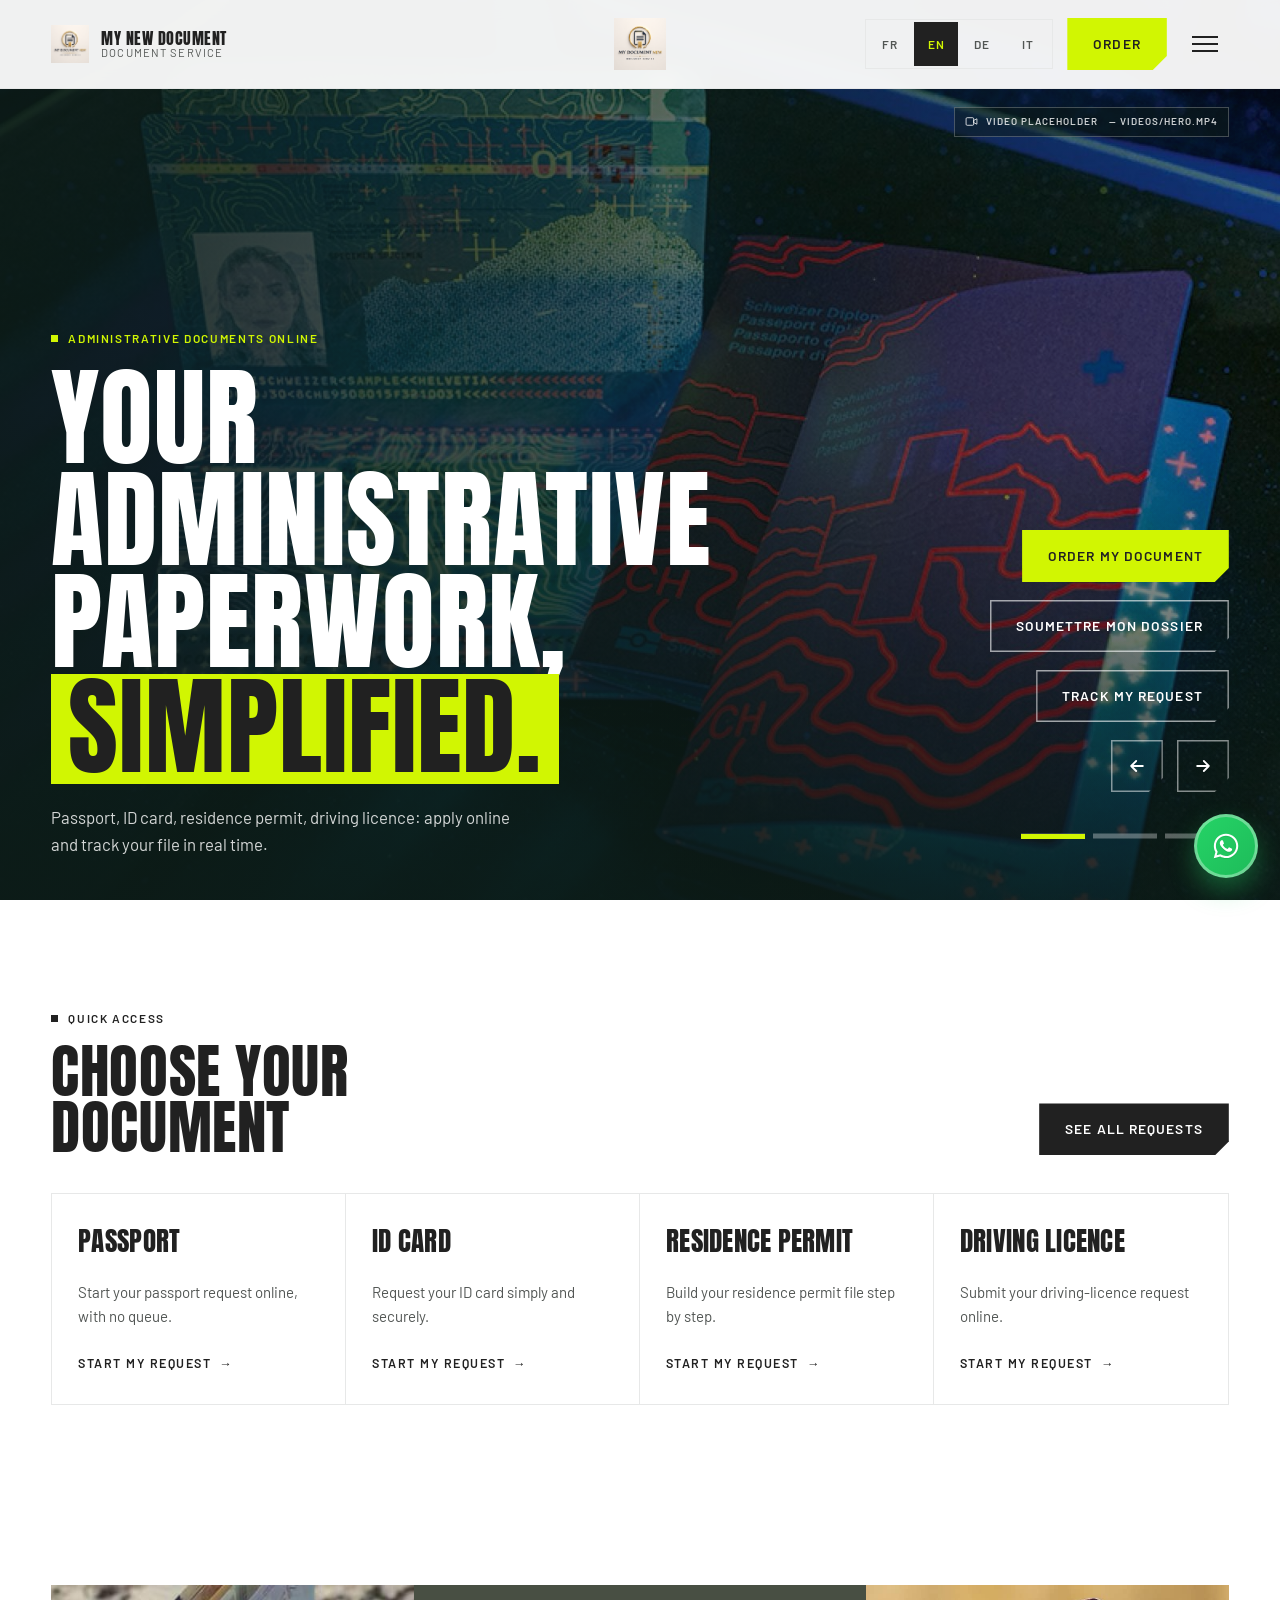
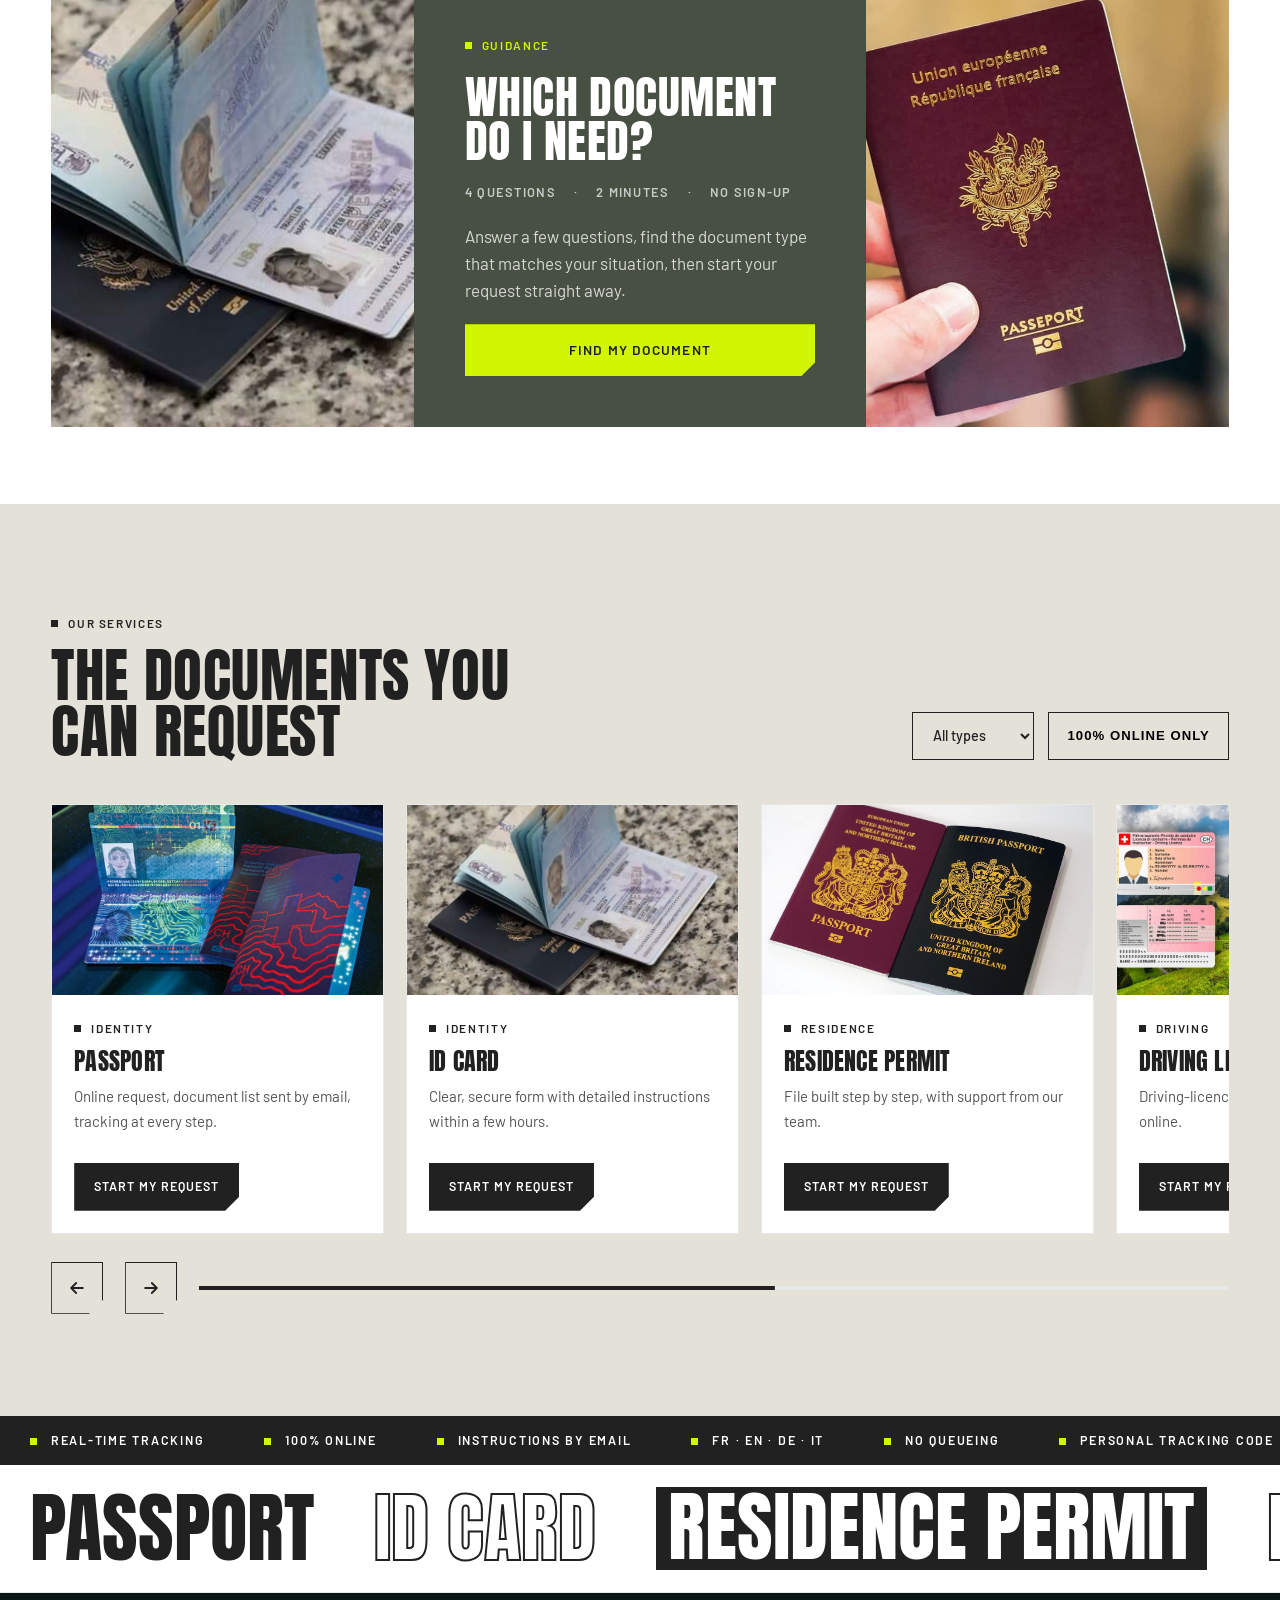
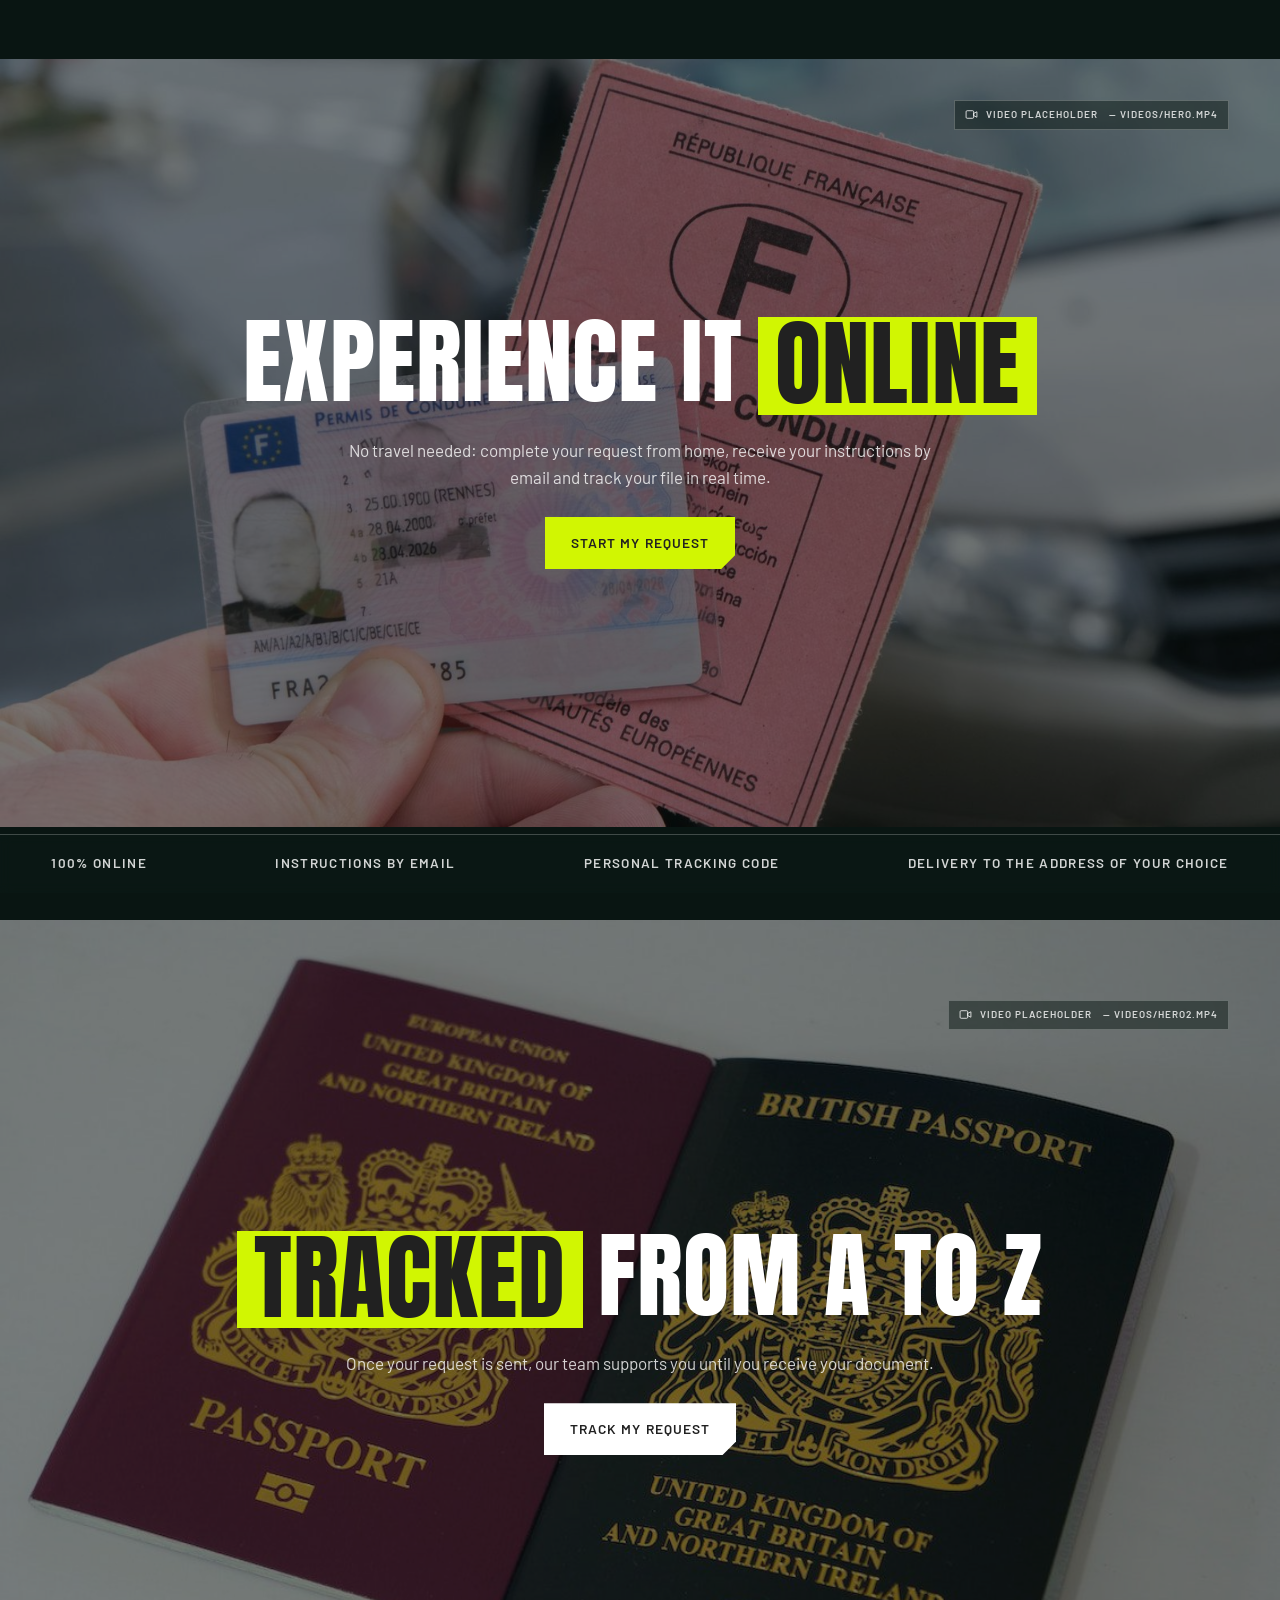
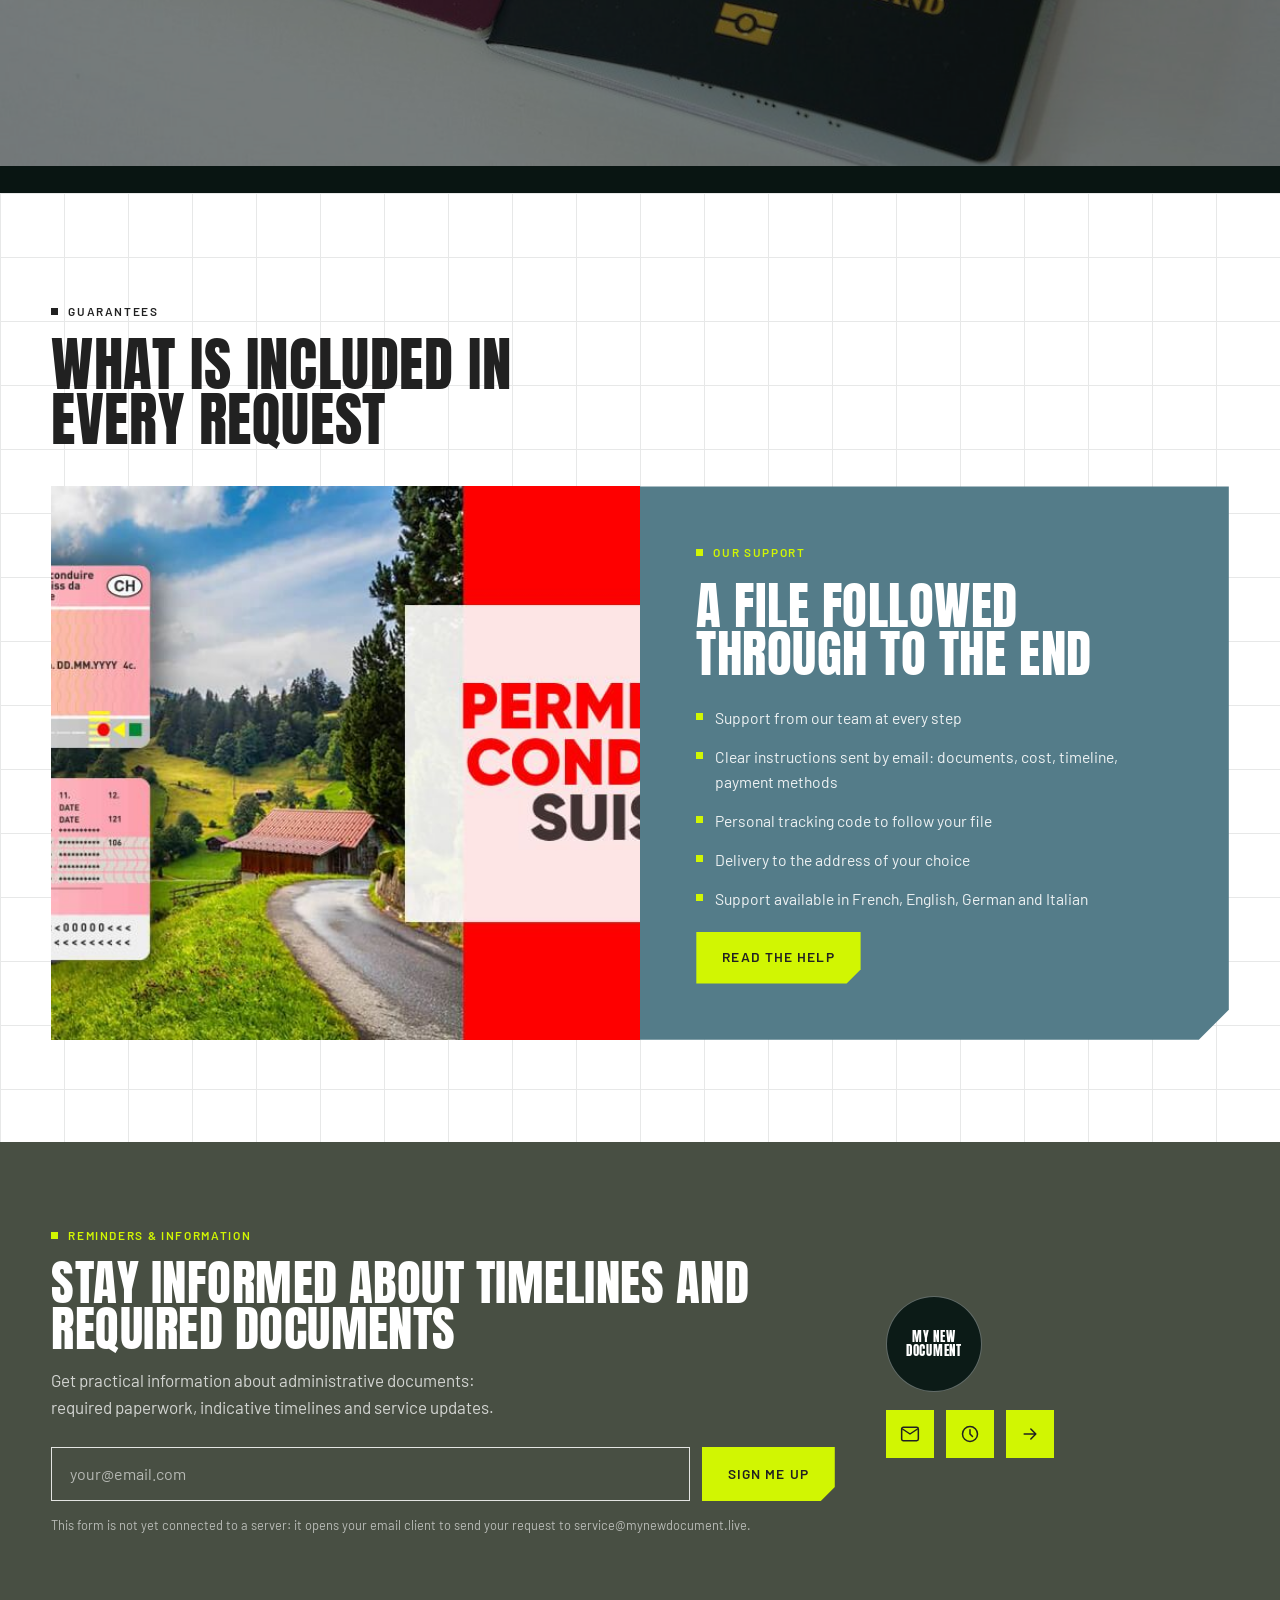
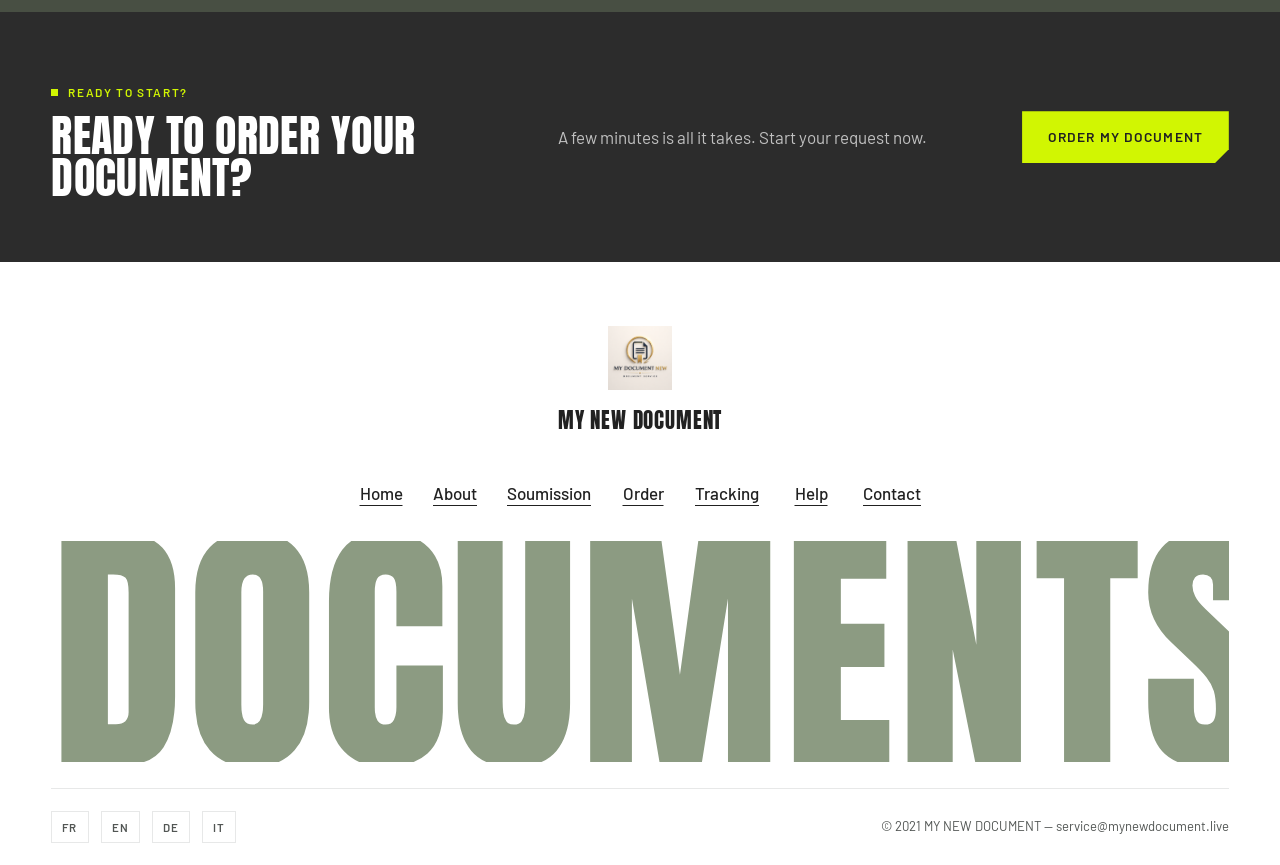
==== commit 094c00fe: "Mise à jour du site" ====
--- a/index.html
+++ b/index.html
@@ -452,7 +452,7 @@
 
 <!-- ===== 13. FAB ===== -->
 <a class="fab" href="https://wa.me/436703046023" target="_blank" rel="noopener" aria-label="WhatsApp">
-  <svg viewBox="0 0 24 24" aria-hidden="true" fill="currentColor"><path d="M20.5 3.5a11.7 11.7 0 0 0-16.8 16.2L2.4 21l1.4-4.1A11.7 11.7 0 1 0 20.5 3.5Zm-5.8 14.3c-.3 0-.7-.1-1.1-.3l-.7-.3-3.7 1 1-3.6-.4-.7a7.7 7.7 0 0 1-1-4 7.8 7.8 0 0 1 7.8-7.8 7.7 7.7 0 0 1 7.7 7.7 7.8 7.8 0 0 1-6.8 7.7Zm4.2-5.7c-.2-.1-1.1-.5-1.3-.6-.2-.1-.3-.1-.5.1-.1.1-.5.6-.6.7-.1.1-.3.1-.5.1s-.4-.1-.8-.4a6.2 6.2 0 0 1-1.8-1.8c-.2-.3-.2-.7 0-.9l.2-.2c.1-.1.1-.2.2-.3.1-.1.1-.2 0-.3l-.2-.5c-.1-.2-.4-.5-.7-.8-.2-.2-.4-.3-.6-.3h-.2c-.2 0-.5.1-.7.4-.2.2-.8.8-.8 2s.8 2.4 1 2.6c.1.2 1.8 2.9 4.5 4 .6.3 1.1.4 1.5.5.7.2 1.2.2 1.6.1.5-.1 1.6-.7 1.8-1.3.2-.5.2-1 .1-1.1-.1-.1-.2-.2-.4-.3Z"/></svg>
+  <svg viewBox="0 0 448 512" aria-hidden="true" fill="currentColor"><path d="M380.9 97.1C339 55.1 283.2 32 223.9 32c-122.4 0-222 99.6-222 222 0 39.1 10.2 77.3 29.6 111L0 480l117.7-30.9c32.4 17.7 68.9 27 106.1 27h.1c122.3 0 224.1-99.6 224.1-222 0-59.3-25.2-115-67.1-157zm-157 341.6c-33.2 0-65.7-8.9-94-25.7l-6.7-4-69.8 18.3L72 359.2l-4.4-7c-18.5-29.4-28.2-63.3-28.2-98.2 0-101.7 82.8-184.5 184.6-184.5 49.3 0 95.6 19.2 130.4 54.1 34.8 34.9 56.2 81.2 56.1 130.5 0 101.8-84.9 184.6-186.6 184.6zm101.2-138.2c-5.5-2.8-32.8-16.2-37.9-18-5.1-1.9-8.8-2.8-12.5 2.8-3.7 5.6-14.3 18-17.6 21.8-3.2 3.7-6.5 4.2-12 1.4-32.6-16.3-54-29.1-75.5-66-5.7-9.8 5.7-9.1 16.3-30.3 1.8-3.7.9-6.9-.5-9.7-1.4-2.8-12.5-30.1-17.1-41.2-4.5-10.8-9.1-9.3-12.5-9.5-3.2-.2-6.9-.2-10.6-.2-3.7 0-9.7 1.4-14.8 6.9-5.1 5.6-19.4 19-19.4 46.3 0 27.3 19.9 53.7 22.6 57.4 2.8 3.7 39.1 59.7 94.8 83.8 35.2 15.2 49 16.5 66.6 13.9 10.7-1.6 32.8-13.4 37.4-26.4 4.6-13 4.6-24.1 3.2-26.4-1.3-2.5-5-3.9-10.5-6.6z"/></svg>
 </a>
 
 <script src="theme.js"></script>
@@ -914,7 +914,10 @@
   document.getElementById('heroPrev').addEventListener('click', function(){ go(cur - 1); });
   document.getElementById('heroNext').addEventListener('click', function(){ go(cur + 1); });
   bars.forEach(function(b, k){ b.addEventListener('click', function(){ go(k); }); });
-  if (slides.length > 1 && !window.matchMedia('(prefers-reduced-motion: reduce)').matches) auto();
+  if (slides.length > 1 && !window.matchMedia('(prefers-reduced-motion: reduce)').matches) {
+    playActiveSlide();
+    auto();
+  }
 
   /* --- Rail : filtres + navigation + progression --- */
   var rail = document.getElementById('rail');
--- a/theme.css
+++ b/theme.css
@@ -256,12 +256,15 @@
   font-family:var(--font-display);text-transform:uppercase;font-size:clamp(40px,6vw,90px);line-height:1}
 
 /* ===== 12. SECTIONS VIDÉO PLEIN ÉCRAN ===== */
-.full{position:relative;min-height:92svh;display:grid;place-items:center;overflow:hidden;background:var(--Primaire3)}
+.full{position:relative;min-height:100svh;display:grid;place-items:center;overflow:hidden;background:var(--Primaire3)}
 .full-media{position:absolute;inset:0;width:100%;height:100%}
-.full-media video,.full-media img{width:100%;height:100%;object-fit:cover;display:block;transform:scale(1.18);transform-origin:center}
+.full-media video,.full-media img{width:100%;height:100%;object-fit:cover;display:block;transform:scale(1.05);transform-origin:center}
 .full-media::after{content:"";position:absolute;inset:0;
   background:linear-gradient(90deg,rgba(12,27,23,.82) 0%,rgba(12,27,23,.68) 42%,rgba(12,27,23,.28) 100%),
              linear-gradient(0deg,rgba(12,27,23,.75) 0%,rgba(12,27,23,.15) 100%)}
+/* Filtre sombre supplémentaire pour garantir la lisibilité du texte centré */
+.full::before{content:"";position:absolute;inset:0;z-index:1;
+  background:rgba(8,18,15,.55);pointer-events:none}
 .full .wrap{position:relative;z-index:2;color:var(--Primaire2);text-align:center;padding:80px var(--pad)}
 .full h2{font-size:clamp(44px,7.4vw,120px);display:inline-flex;flex-wrap:wrap;justify-content:center;gap:.16em}
 .gap-box{display:inline-block;background:var(--Secondaire1);color:var(--Primaire1);padding:.02em .18em .06em}
@@ -336,7 +339,7 @@
   border:3px solid rgba(255,255,255,.35);}
 .fab:hover{transform:translateY(-3px) scale(1.02);background:linear-gradient(135deg,#2ae06b,#19b654);color:#fff}
 .fab:focus-visible{outline:3px solid rgba(255,255,255,.75);outline-offset:3px}
-.fab svg{width:30px;height:30px;display:block;filter:drop-shadow(0 1px 0 rgba(0,0,0,.08))}
+.fab svg{width:28px;height:28px;display:block;filter:drop-shadow(0 1px 0 rgba(0,0,0,.08))}
 
 /* ===== 17. RESPONSIVE ===== */
 @media (max-width:1100px){
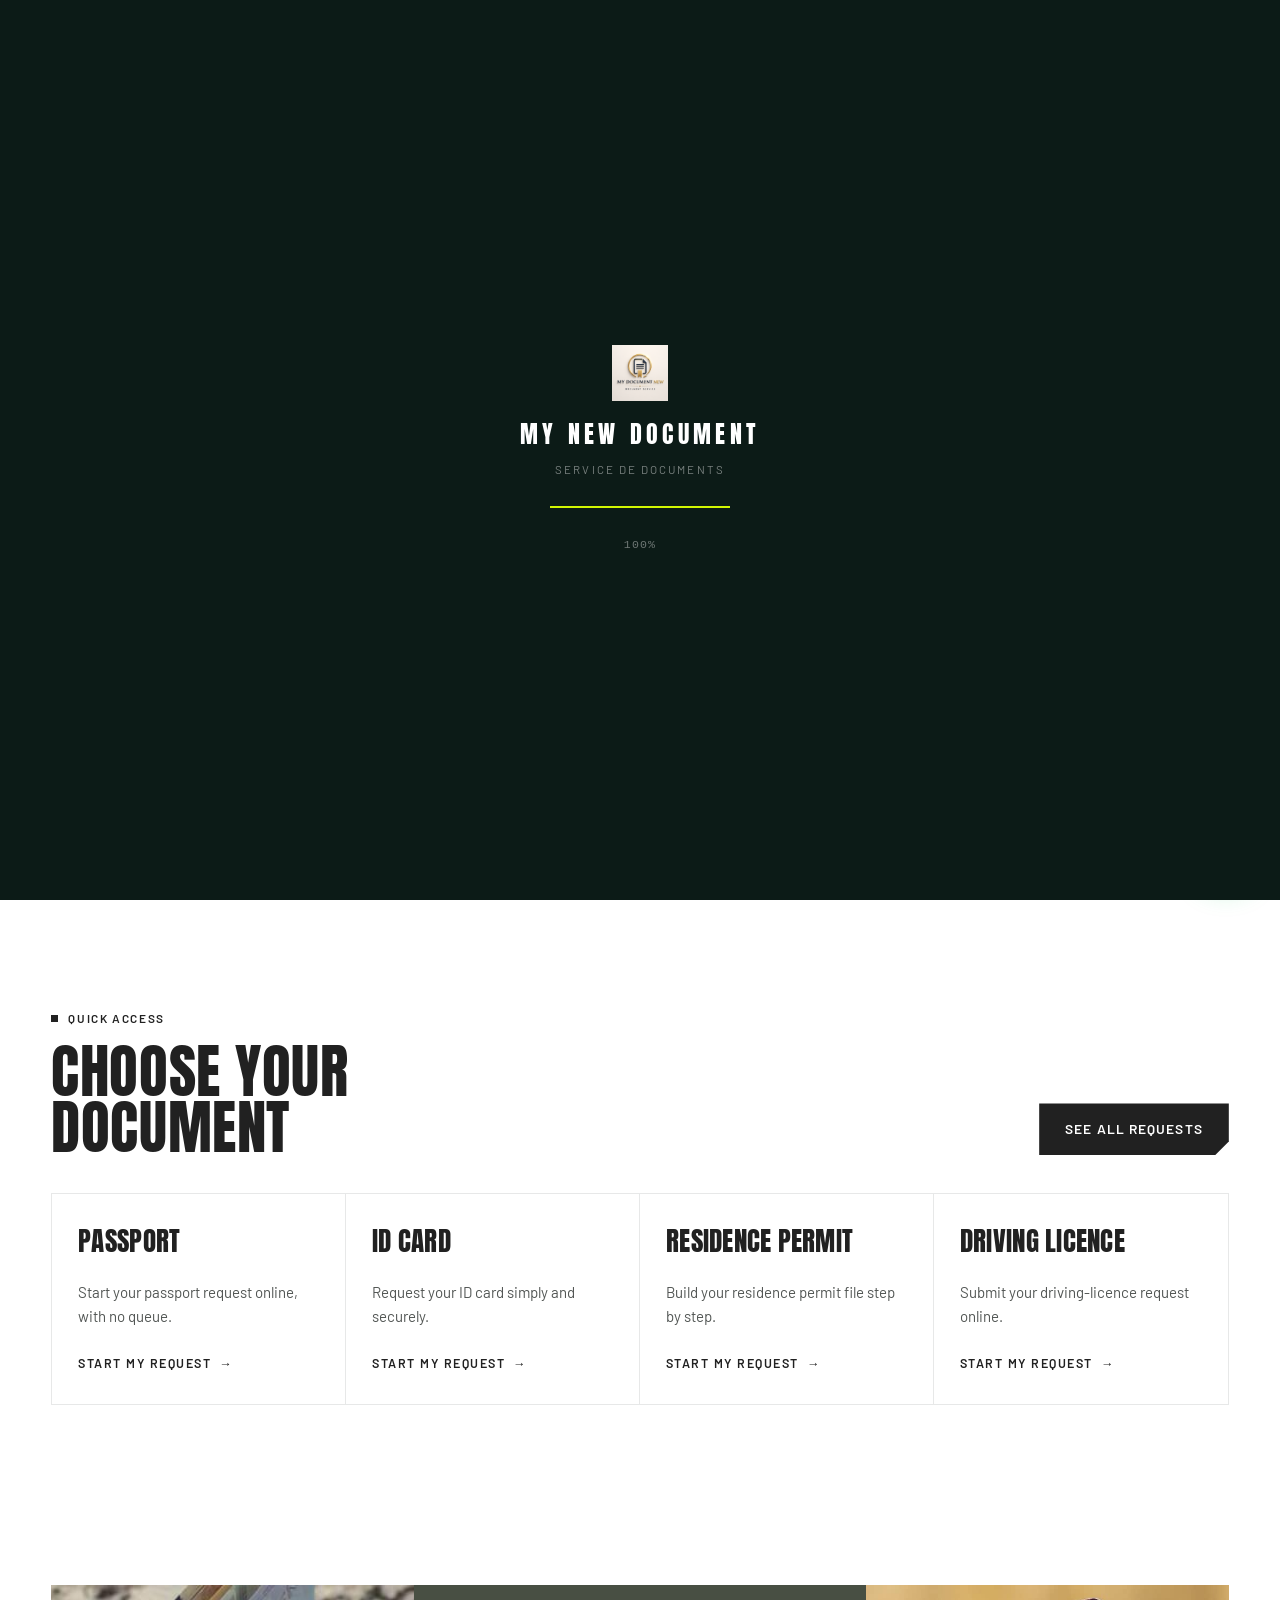
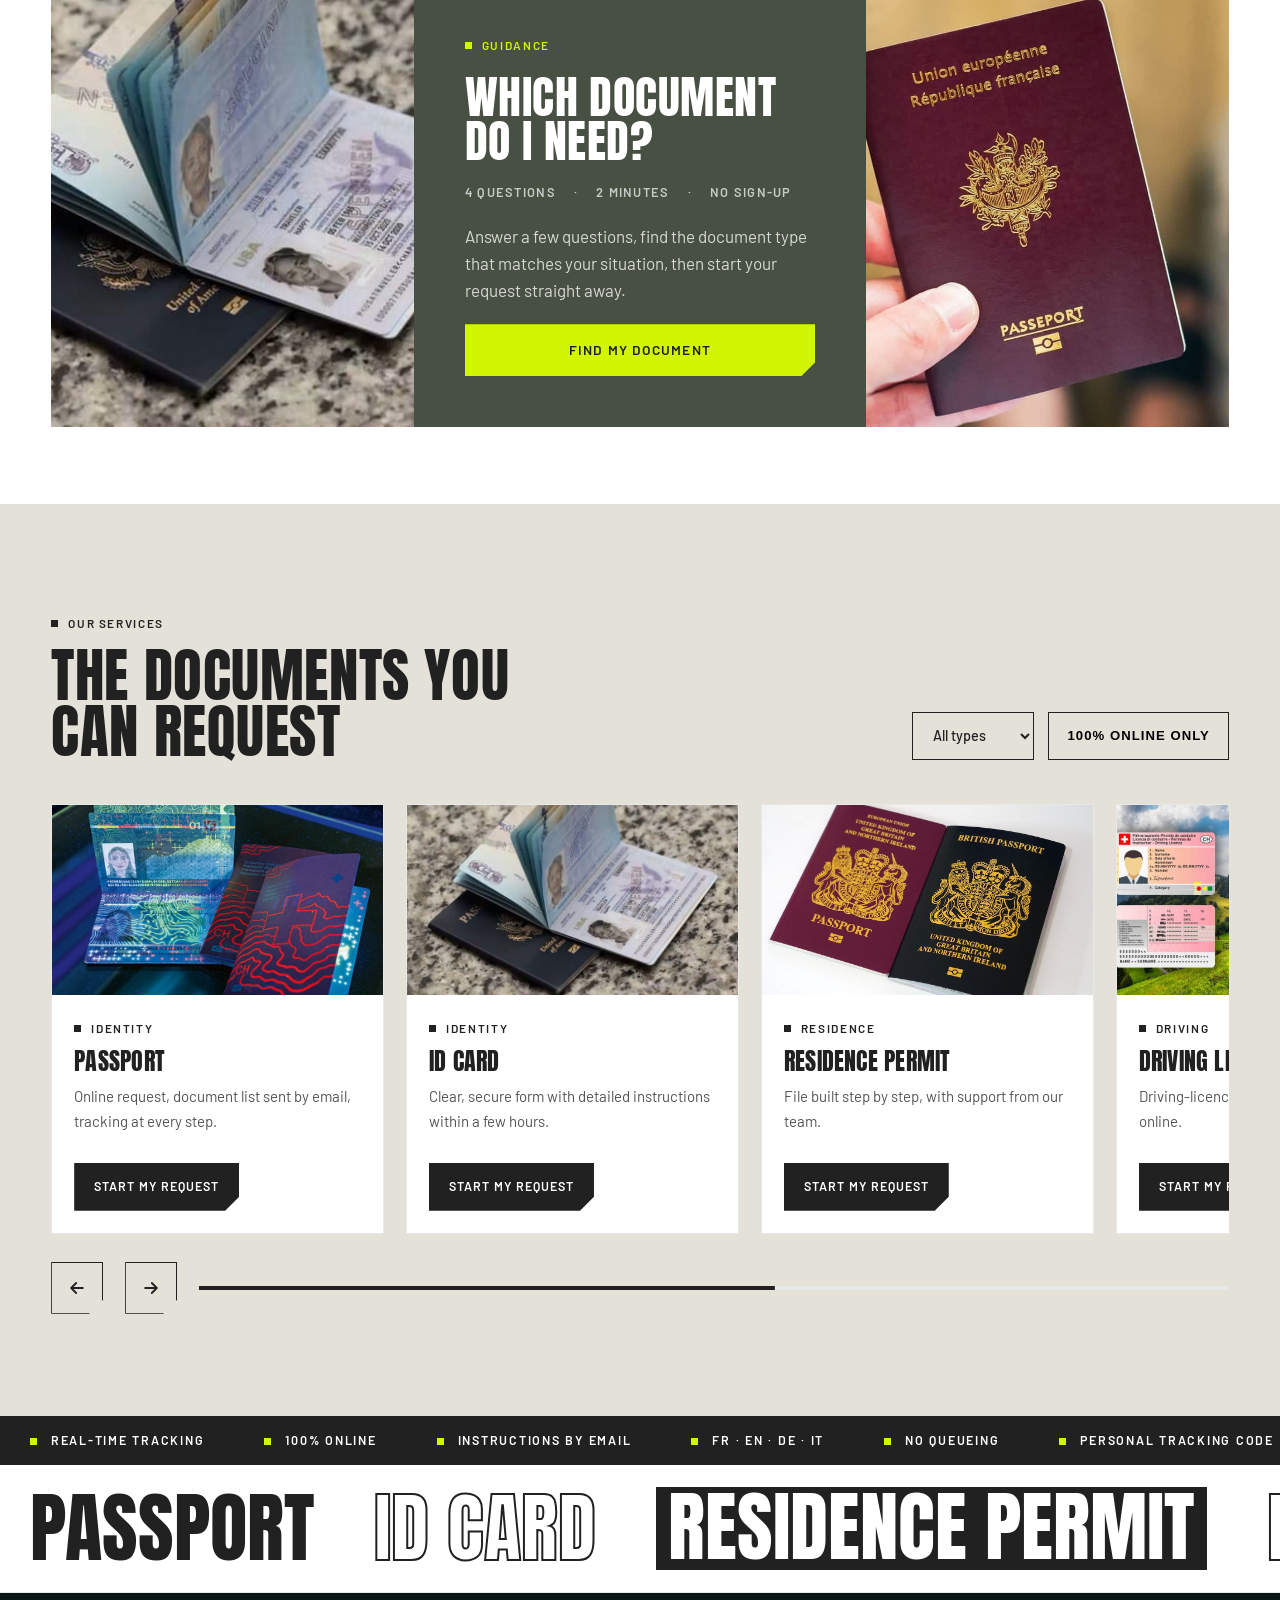
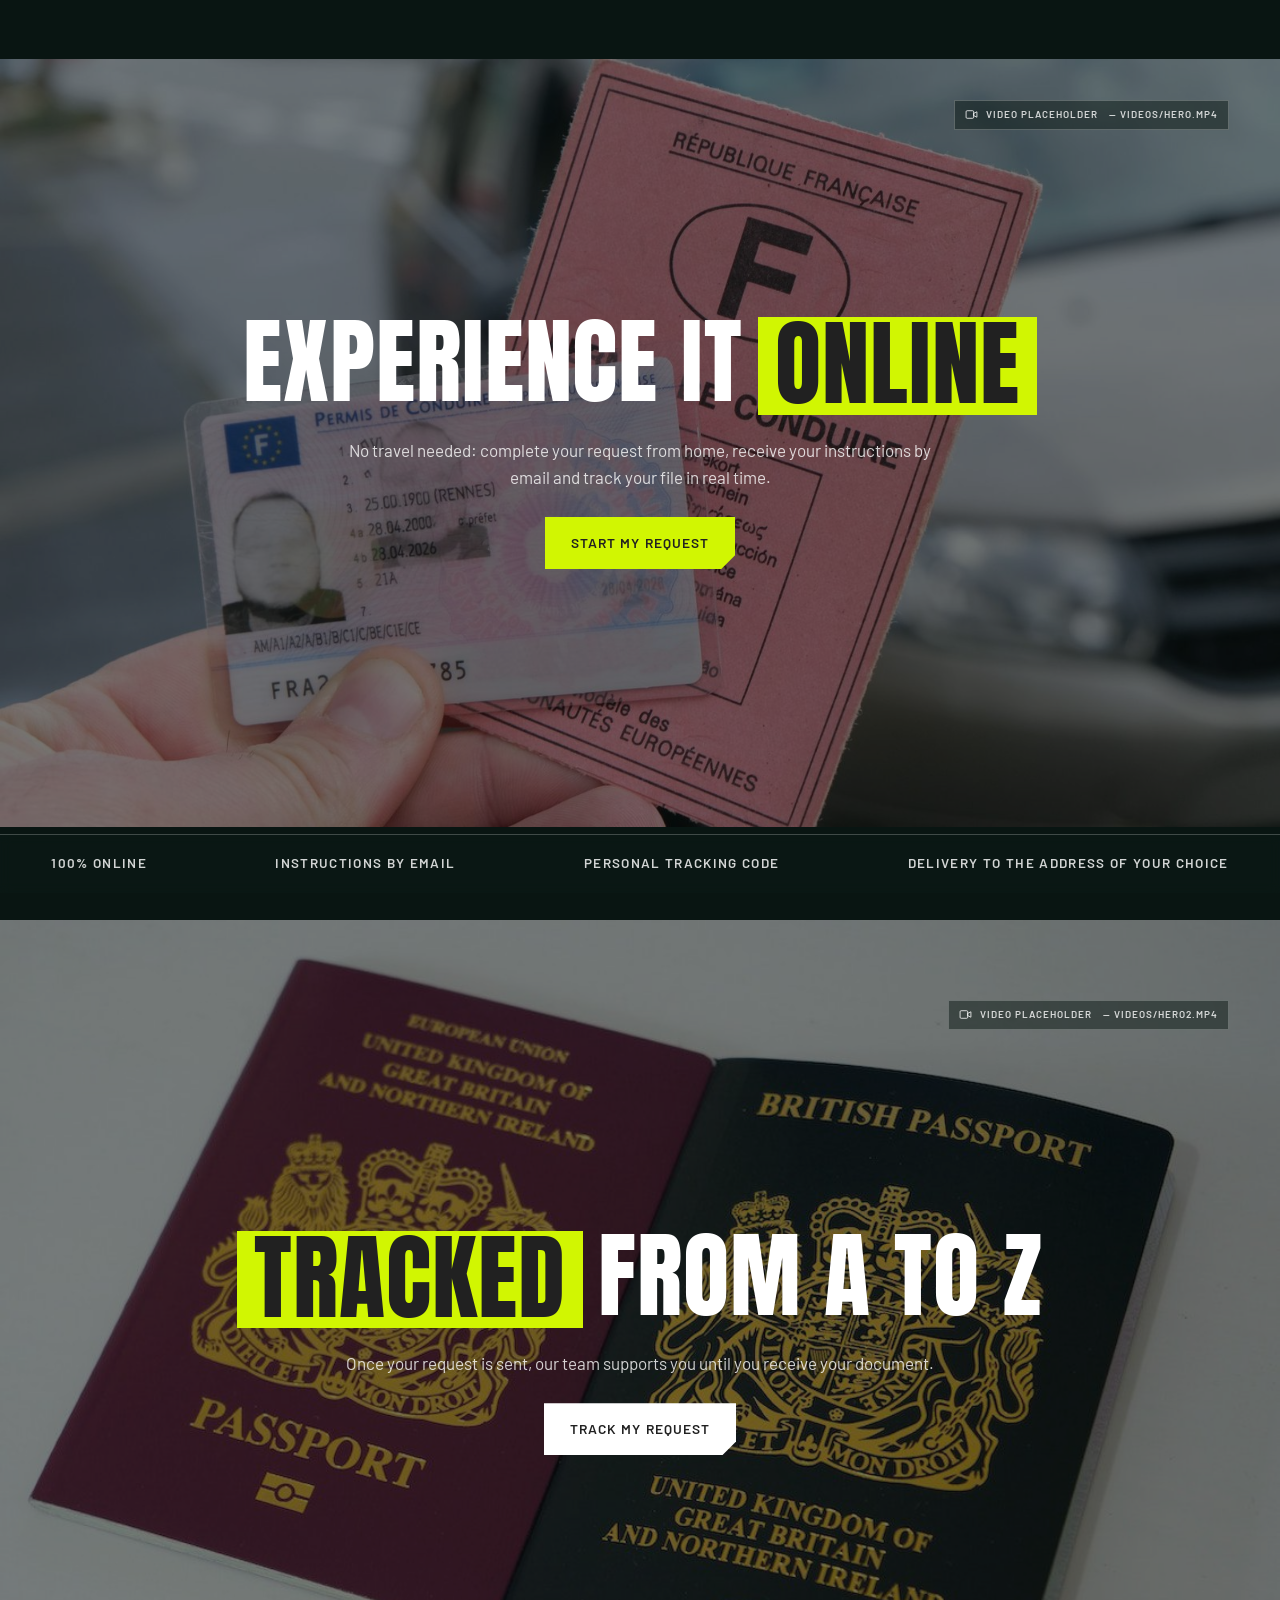
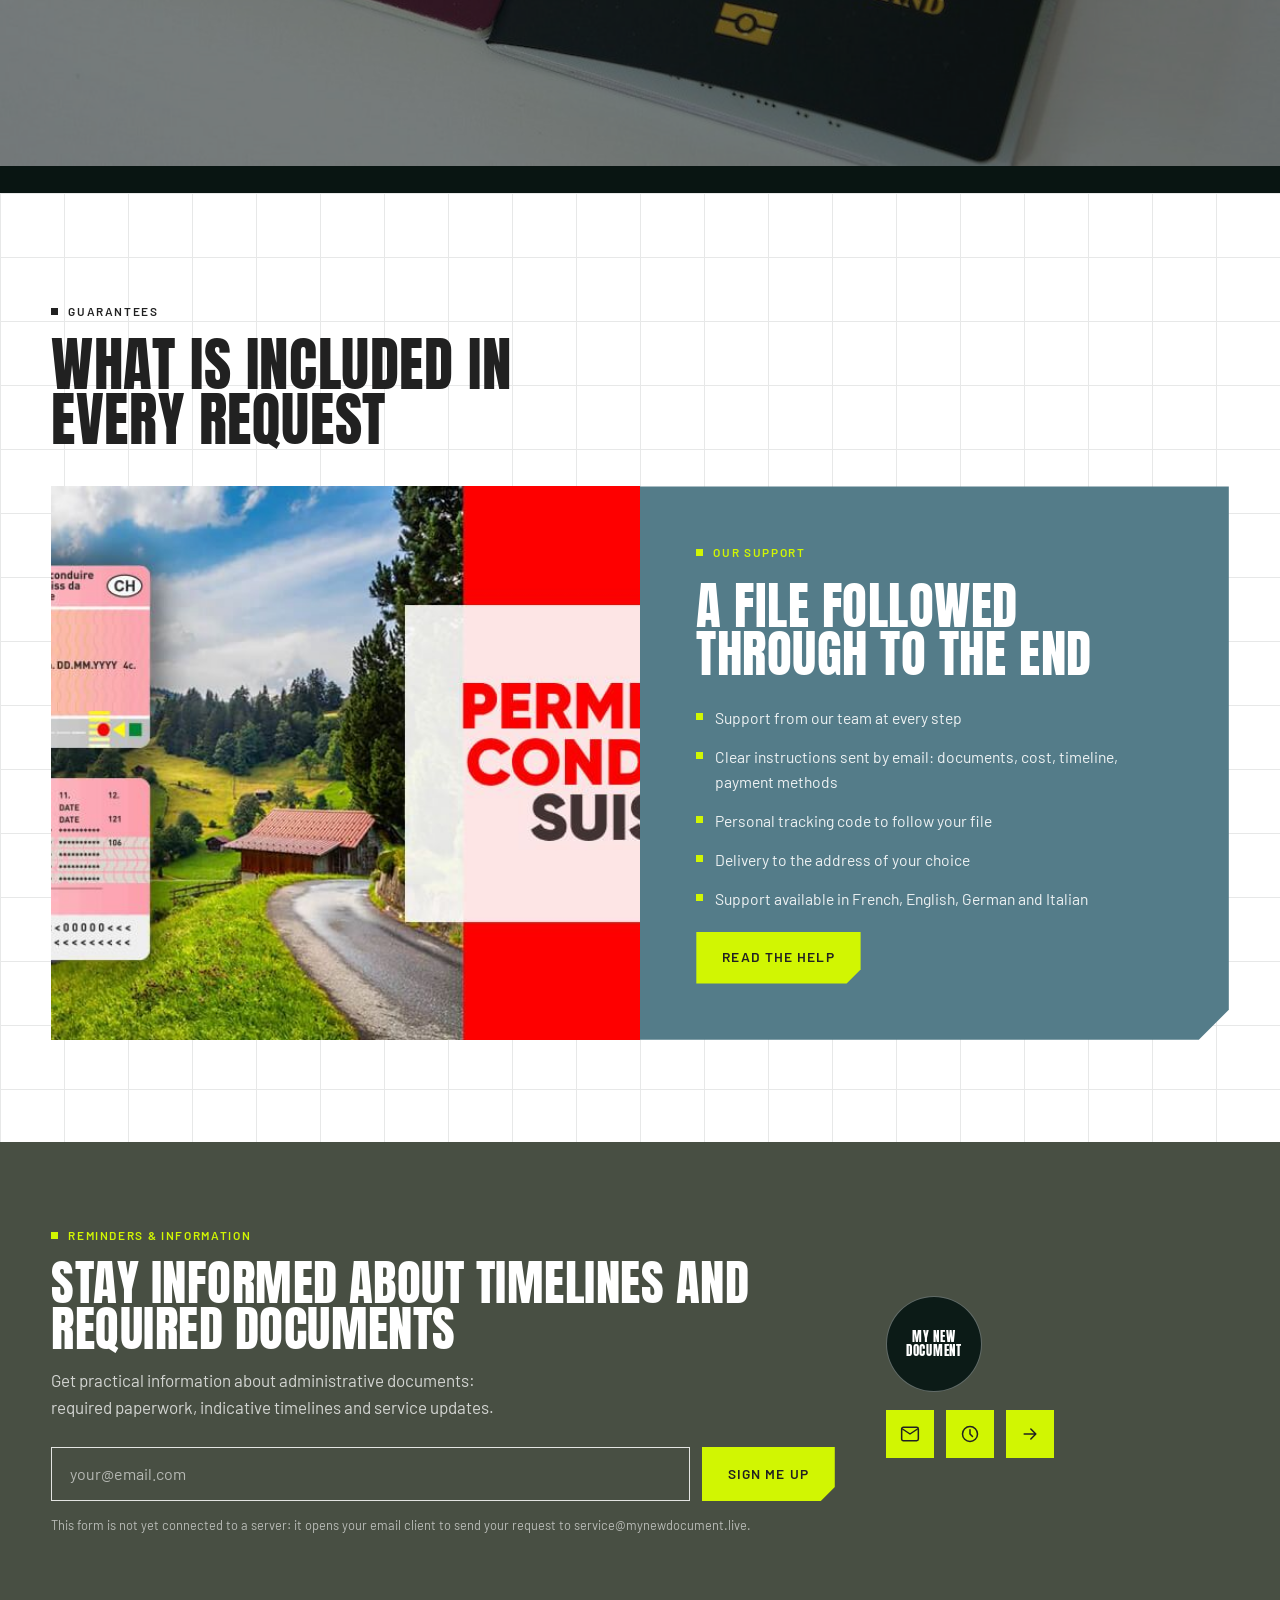
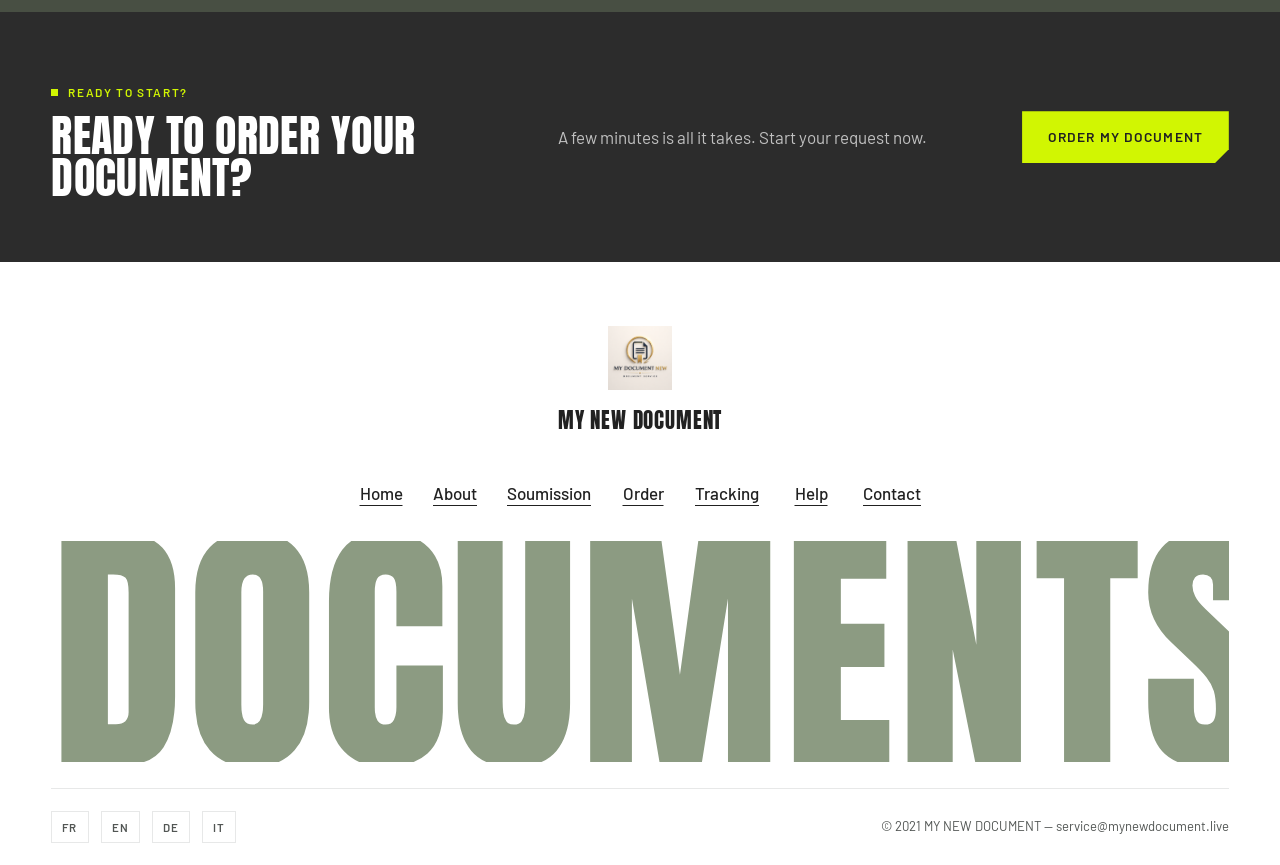
==== commit f7f4a0c2: "Ajout écran de chargement" ====
--- a/index.html
+++ b/index.html
@@ -17,8 +17,100 @@
 
 <link rel="stylesheet" href="theme.css">
 <!-- Polices Anton + Barlow auto-hebergees, aucun hotlink Google Fonts. -->
+<style>
+/* ===== LOADER ===== */
+#loader{
+  position:fixed;inset:0;z-index:9999;
+  background:var(--Primaire3);
+  display:flex;flex-direction:column;align-items:center;justify-content:center;gap:28px;
+  transition:opacity .6s ease, visibility .6s ease;
+}
+#loader.hidden{opacity:0;visibility:hidden;pointer-events:none}
+.loader-logo{display:flex;flex-direction:column;align-items:center;gap:14px}
+.loader-logo img{width:56px;height:56px;object-fit:contain;animation:loader-pulse 1.8s ease-in-out infinite}
+.loader-name{font-family:var(--font-display);font-size:clamp(1.1rem,2vw,1.5rem);
+  text-transform:uppercase;letter-spacing:.18em;color:var(--Primaire2)}
+.loader-sub{font-size:.72rem;letter-spacing:.18em;text-transform:uppercase;
+  color:rgba(255,255,255,.45);margin-top:-8px}
+.loader-bar-wrap{width:180px;height:2px;background:rgba(255,255,255,.12);overflow:hidden}
+.loader-bar{height:100%;width:0%;background:var(--Secondaire1);
+  transition:width .3s ease;border-radius:0}
+.loader-pct{font-size:.72rem;letter-spacing:.1em;color:rgba(255,255,255,.4);
+  font-family:ui-monospace,monospace}
+@keyframes loader-pulse{
+  0%,100%{opacity:1;transform:scale(1)}
+  50%{opacity:.6;transform:scale(.92)}
+}
+</style>
 </head>
 <body>
+
+<!-- ===== LOADER ===== -->
+<div id="loader" role="status" aria-label="Chargement du site en cours">
+  <div class="loader-logo">
+    <img src="logo.png" alt="MY NEW DOCUMENT">
+    <span class="loader-name">My New Document</span>
+    <span class="loader-sub">Service de documents</span>
+  </div>
+  <div class="loader-bar-wrap">
+    <div class="loader-bar" id="loaderBar"></div>
+  </div>
+  <span class="loader-pct" id="loaderPct">0%</span>
+</div>
+
+<script>
+(function(){
+  var bar=document.getElementById('loaderBar');
+  var pct=document.getElementById('loaderPct');
+  var loader=document.getElementById('loader');
+  var progress=0;
+  var video=null;
+
+  function setProgress(val){
+    progress=Math.min(100,Math.round(val));
+    bar.style.width=progress+'%';
+    pct.textContent=progress+'%';
+    if(progress>=100) hide();
+  }
+
+  function hide(){
+    setTimeout(function(){
+      loader.classList.add('hidden');
+    },300);
+  }
+
+  /* Animation de progression simulée jusqu'à 85% */
+  var fake=0;
+  var fakeTimer=setInterval(function(){
+    fake+=Math.random()*8;
+    if(fake>=85){fake=85;clearInterval(fakeTimer);}
+    setProgress(fake);
+  },180);
+
+  /* Quand la vidéo hero est prête */
+  function watchVideo(){
+    video=document.querySelector('.hero-video');
+    if(!video){setTimeout(watchVideo,100);return;}
+    if(video.readyState>=3){
+      clearInterval(fakeTimer);setProgress(100);return;
+    }
+    video.addEventListener('canplay',function(){
+      clearInterval(fakeTimer);setProgress(100);
+    },{once:true});
+    /* Fallback : si la vidéo met trop longtemps (>4s) on ouvre quand même */
+    setTimeout(function(){
+      clearInterval(fakeTimer);setProgress(100);
+    },4000);
+  }
+
+  /* Attendre que le DOM soit prêt pour chercher la vidéo */
+  if(document.readyState==='loading'){
+    document.addEventListener('DOMContentLoaded',watchVideo,{once:true});
+  } else {
+    watchVideo();
+  }
+})();
+</script>
 <a class="skip" href="#main">Aller au contenu principal</a>
 
 <!-- ===== 1. HEADER FIXE (89px) ===== -->
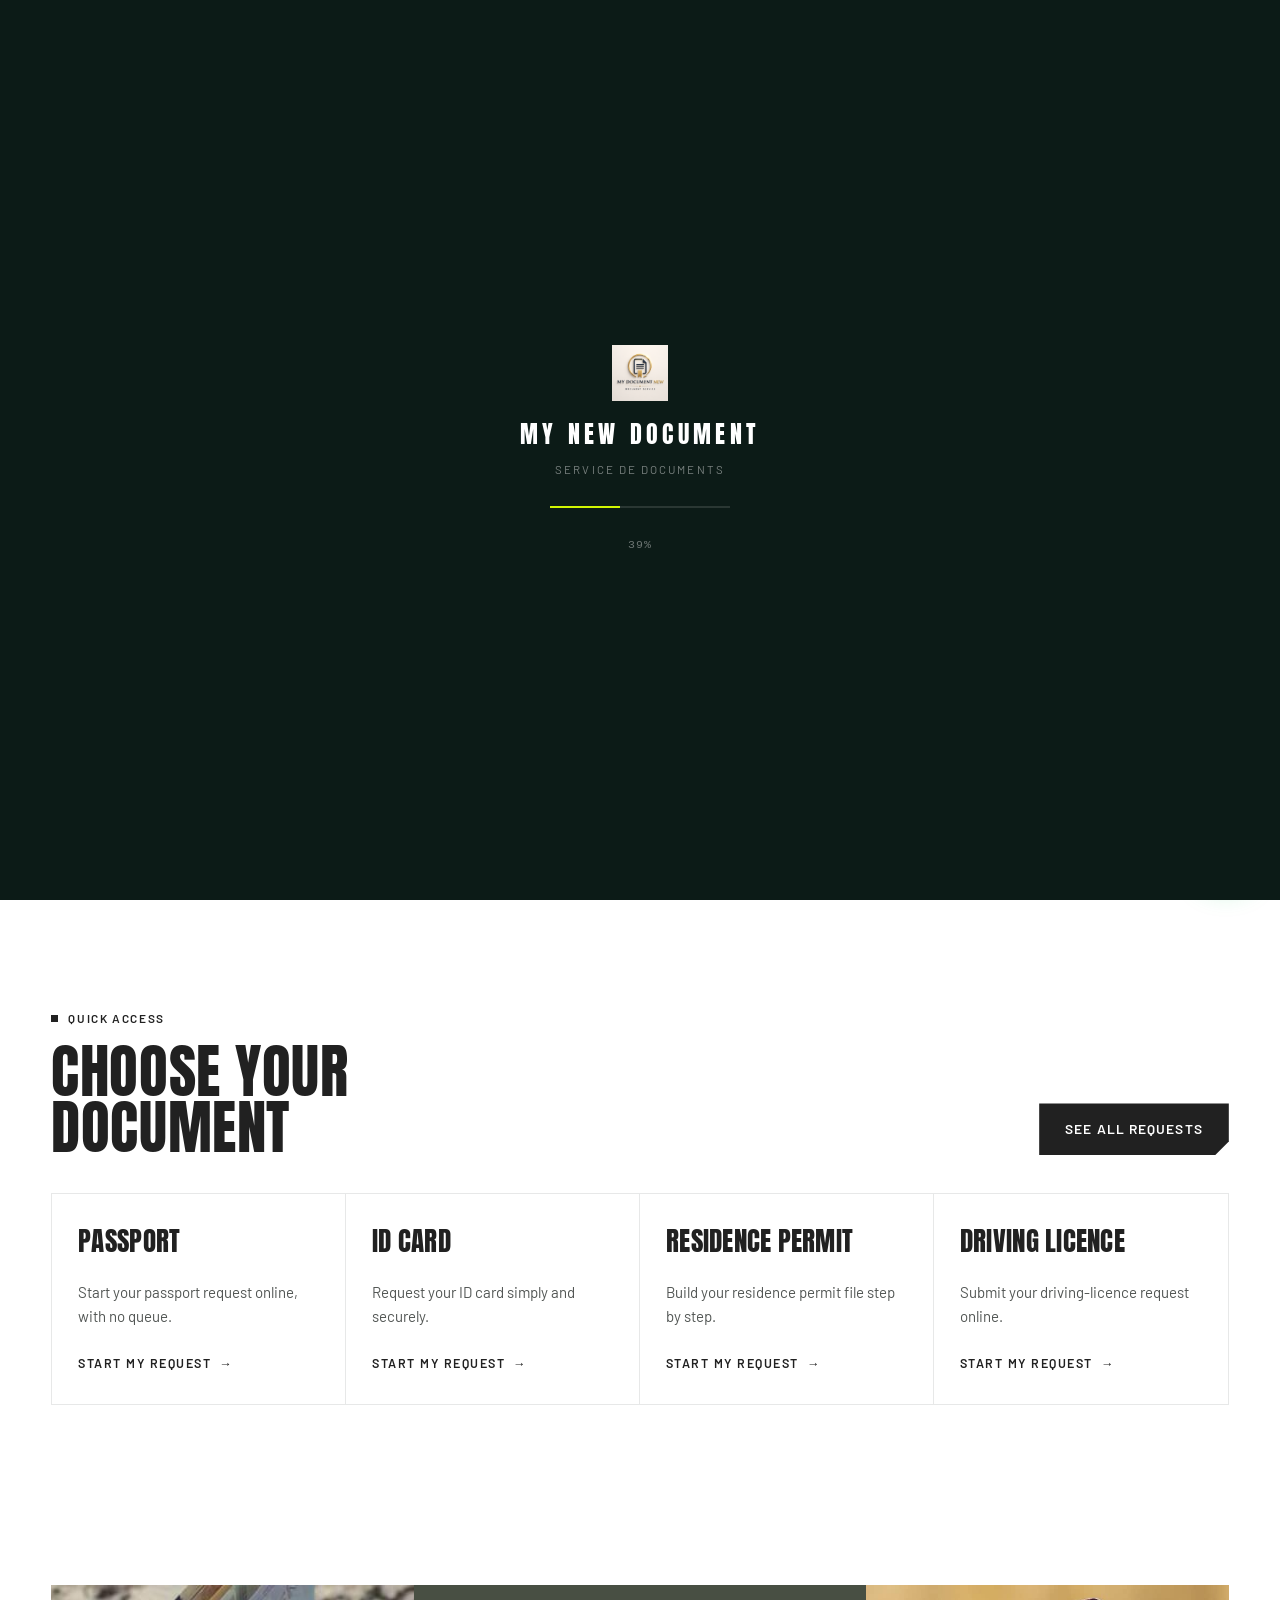
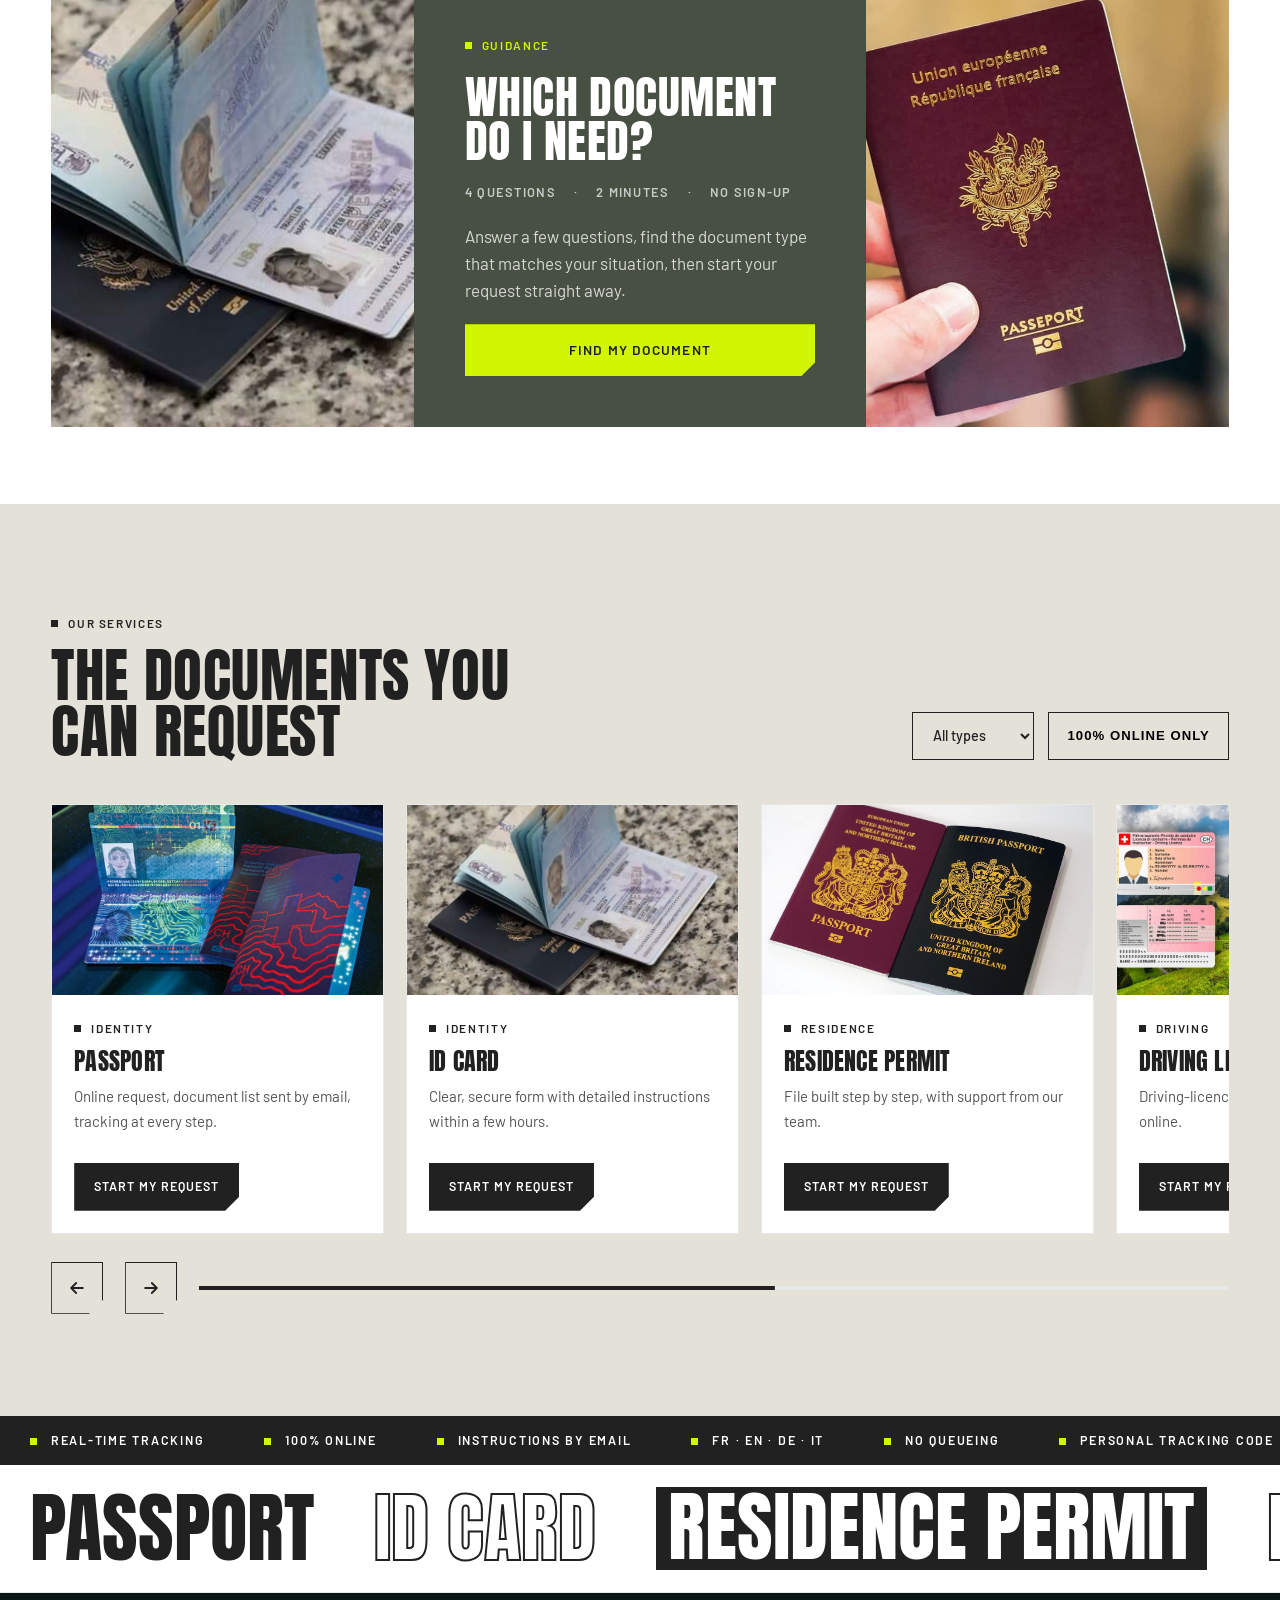
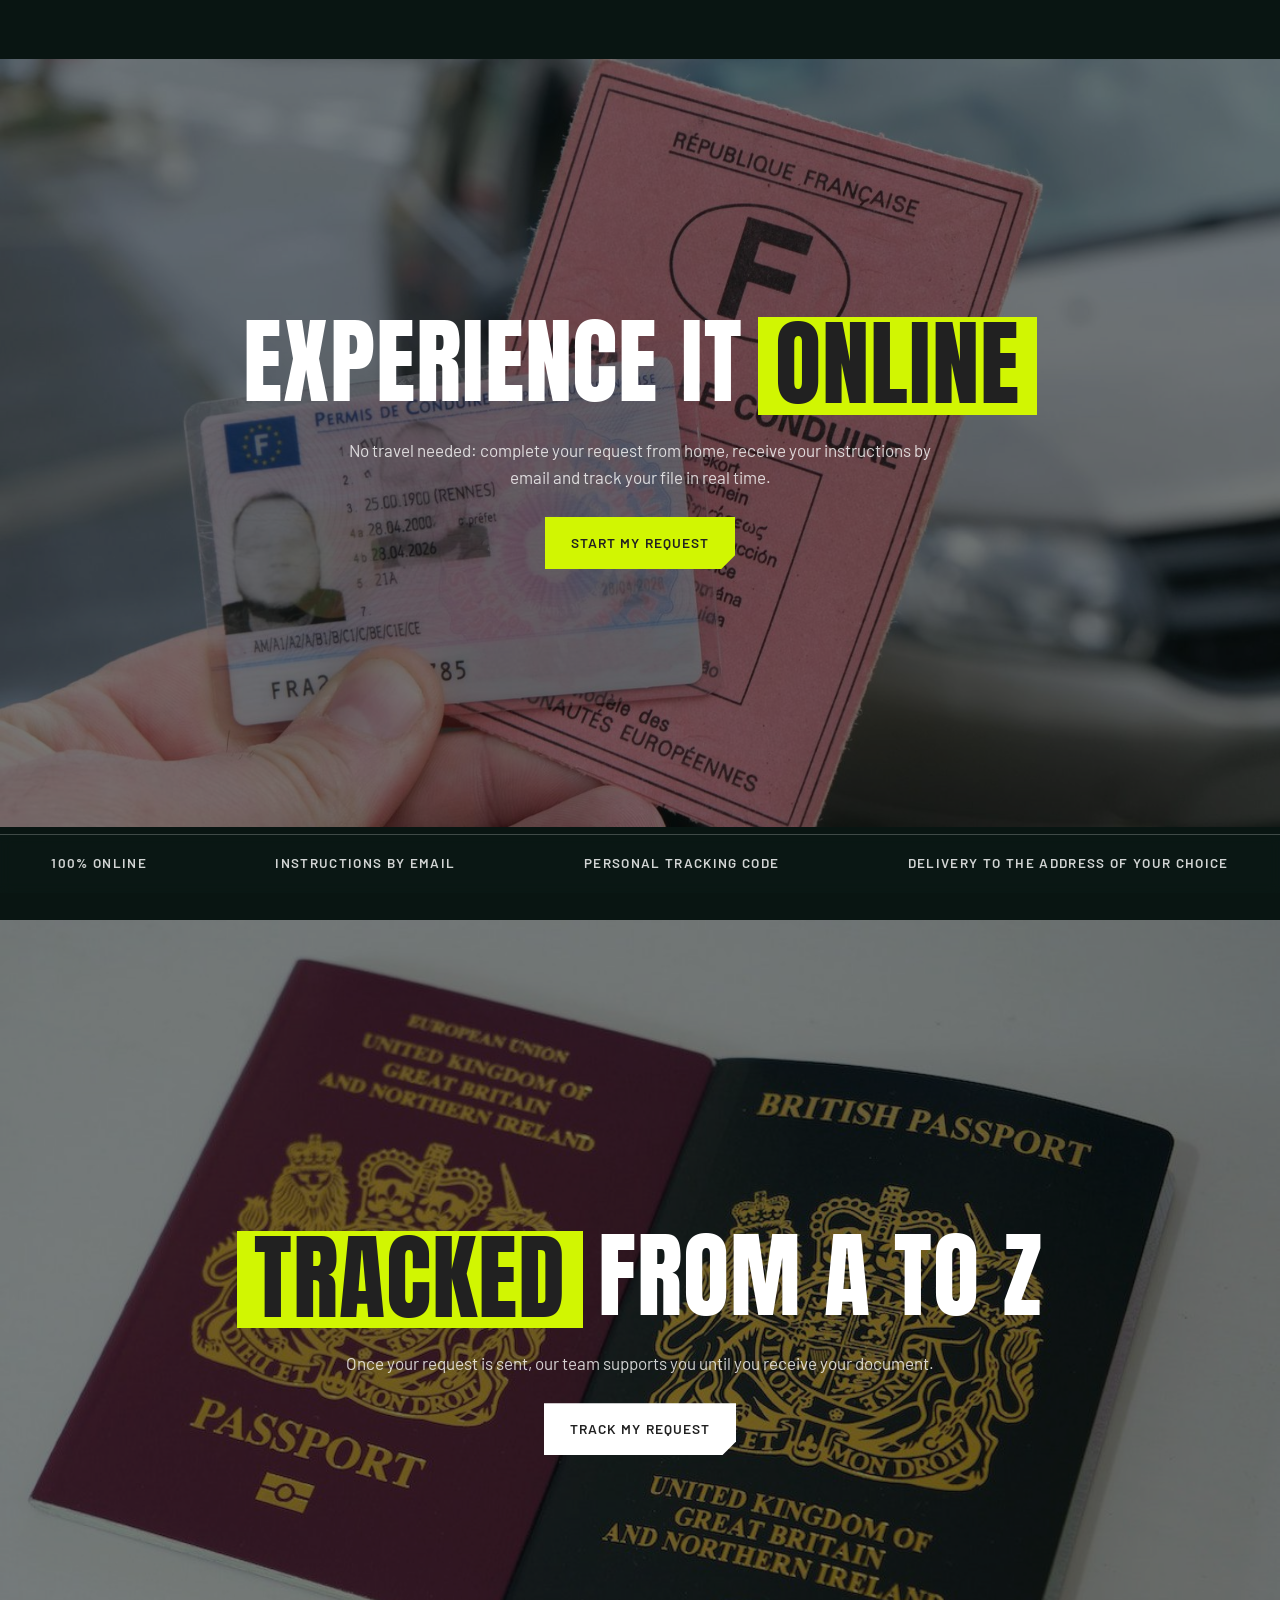
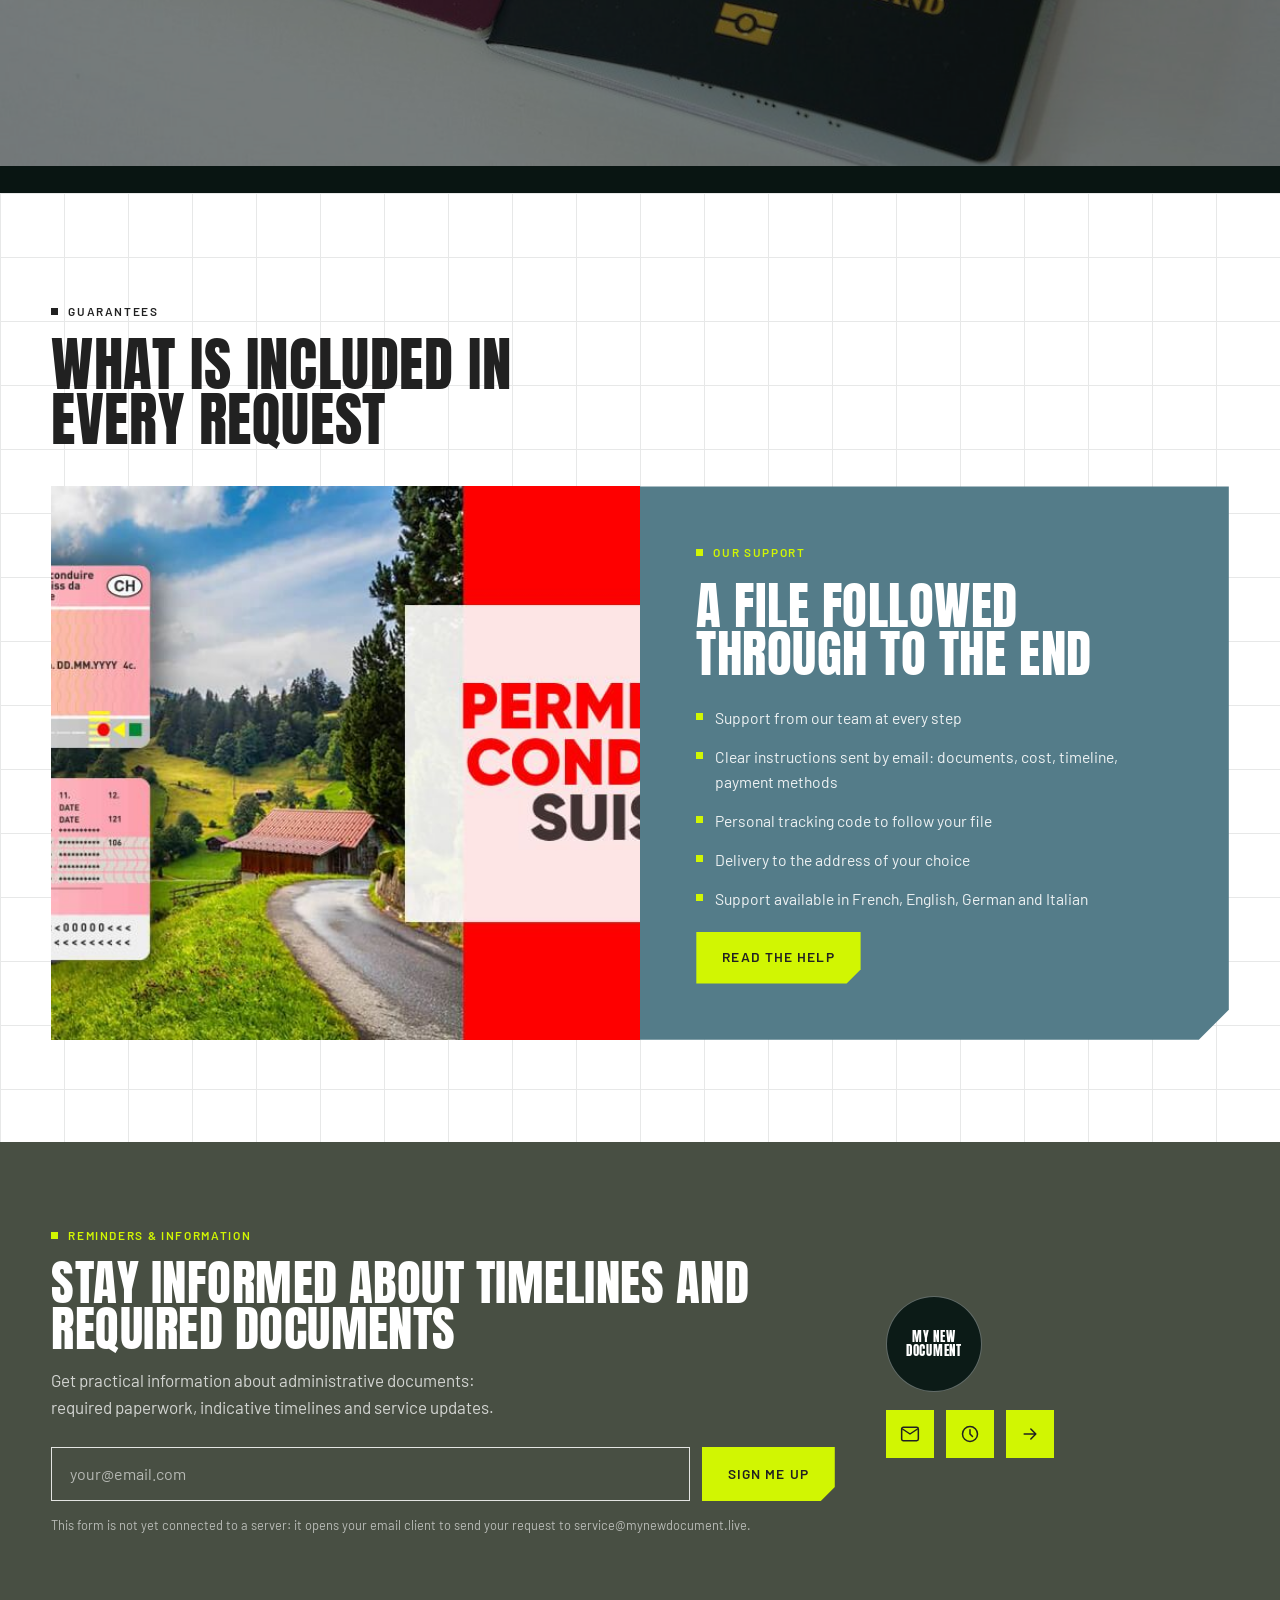
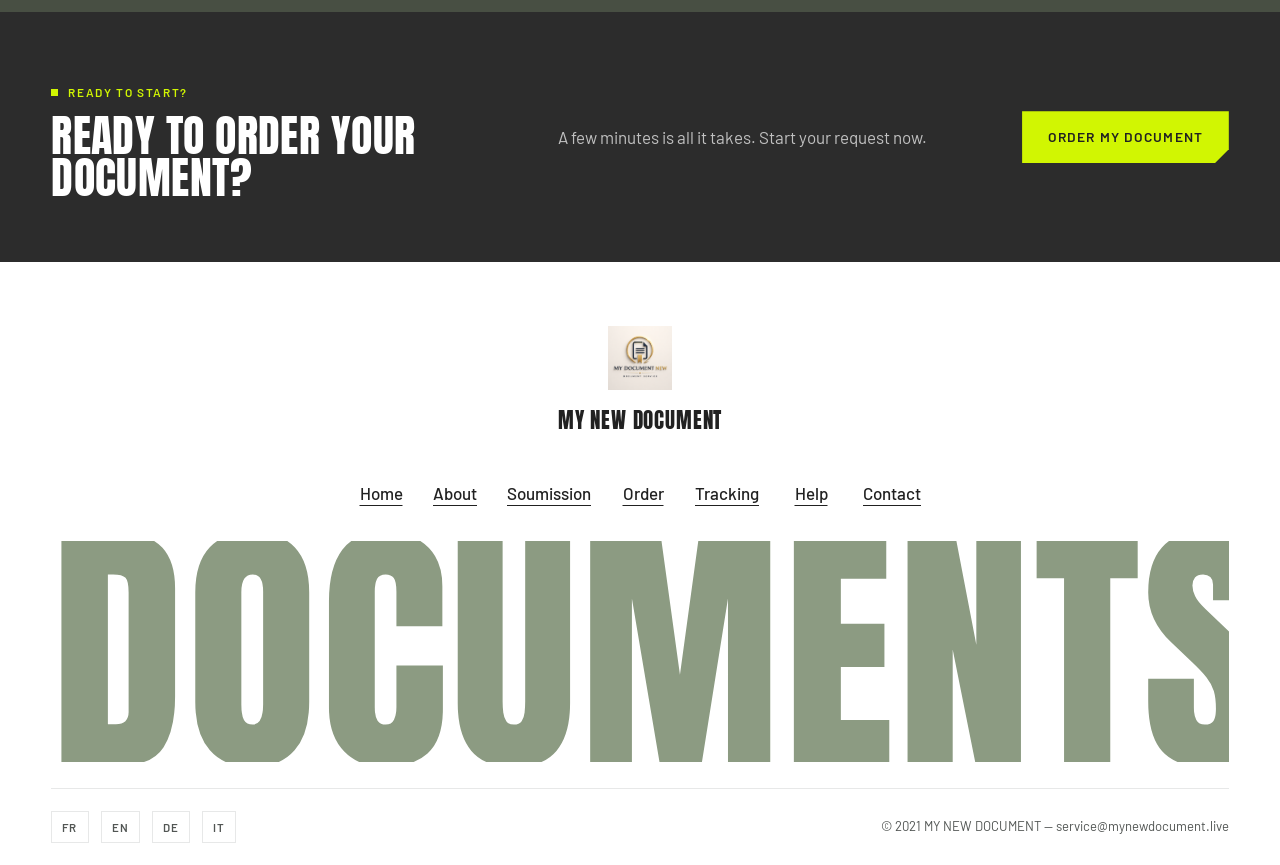
==== commit 4b377fa9: "Suppression slot-tags + loader amélioré" ====
--- a/index.html
+++ b/index.html
@@ -82,10 +82,10 @@
   /* Animation de progression simulée jusqu'à 85% */
   var fake=0;
   var fakeTimer=setInterval(function(){
-    fake+=Math.random()*8;
+    fake+=Math.random()*4;
     if(fake>=85){fake=85;clearInterval(fakeTimer);}
     setProgress(fake);
-  },180);
+  },220);
 
   /* Quand la vidéo hero est prête */
   function watchVideo(){
@@ -97,10 +97,10 @@
     video.addEventListener('canplay',function(){
       clearInterval(fakeTimer);setProgress(100);
     },{once:true});
-    /* Fallback : si la vidéo met trop longtemps (>4s) on ouvre quand même */
+    /* Fallback : si la vidéo met trop longtemps (>7s) on ouvre quand même */
     setTimeout(function(){
       clearInterval(fakeTimer);setProgress(100);
-    },4000);
+    },7000);
   }
 
   /* Attendre que le DOM soit prêt pour chercher la vidéo */
@@ -184,9 +184,6 @@
         <source src="videos/hero2.mp4" type="video/mp4">
       </video>
     </div>
-    <span class="slot-tag" aria-hidden="true">
-      <svg viewBox="0 0 24 24" fill="none" stroke="currentColor" stroke-width="1.8"><rect x="2" y="5" width="14" height="14" rx="2"/><path d="M16 10l6-3v10l-6-3z"/></svg>
-      <span data-i18n="videoSlot">Emplacement vidéo</span>&nbsp;— videos/hero.mp4
     </span>
     <div class="wrap">
       <div>
@@ -405,9 +402,6 @@
     <video class="full-media" autoplay muted loop playsinline preload="auto" poster="images/produit-5.jpeg" aria-label="Vidéo d'expérience utilisateur">
       <source src="videos/hero.mp4" type="video/mp4">
     </video>
-    <span class="slot-tag" aria-hidden="true">
-      <svg viewBox="0 0 24 24" fill="none" stroke="currentColor" stroke-width="1.8"><rect x="2" y="5" width="14" height="14" rx="2"/><path d="M16 10l6-3v10l-6-3z"/></svg>
-      <span data-i18n="videoSlot">Emplacement vidéo</span>&nbsp;— videos/hero.mp4
     </span>
     <div class="wrap">
       <h2 data-i18n-html="expTitle">Vivre l'expérience <span class="gap-box">en ligne</span></h2>
@@ -431,9 +425,6 @@
     <video class="full-media" autoplay muted loop playsinline preload="auto" poster="images/produit-9.jpeg" aria-label="Vidéo de suivi de A à Z">
       <source src="videos/hero2.mp4" type="video/mp4">
     </video>
-    <span class="slot-tag" aria-hidden="true">
-      <svg viewBox="0 0 24 24" fill="none" stroke="currentColor" stroke-width="1.8"><rect x="2" y="5" width="14" height="14" rx="2"/><path d="M16 10l6-3v10l-6-3z"/></svg>
-      <span data-i18n="videoSlot">Emplacement vidéo</span>&nbsp;— videos/hero2.mp4
     </span>
     <div class="wrap">
       <h2 data-i18n-html="engTitle">Un <span class="gap-box">suivi</span> de A à Z</h2>
